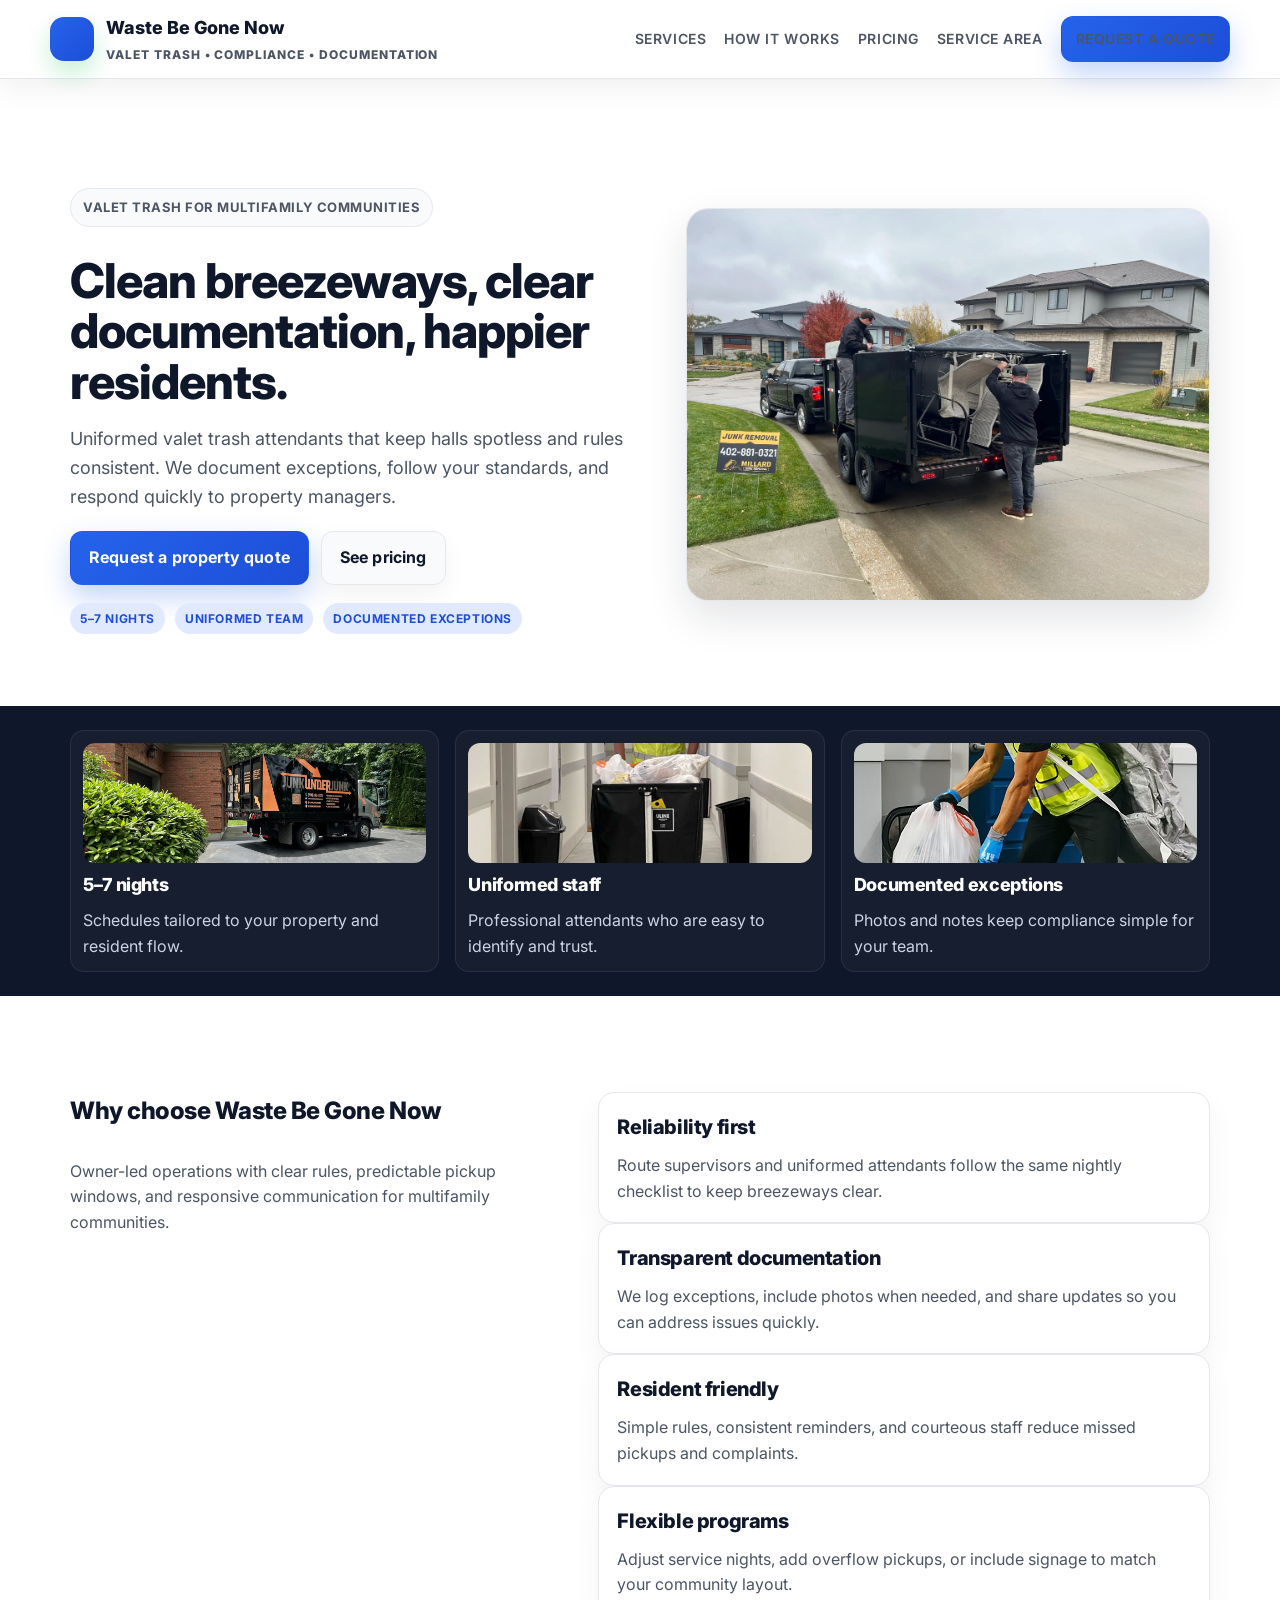
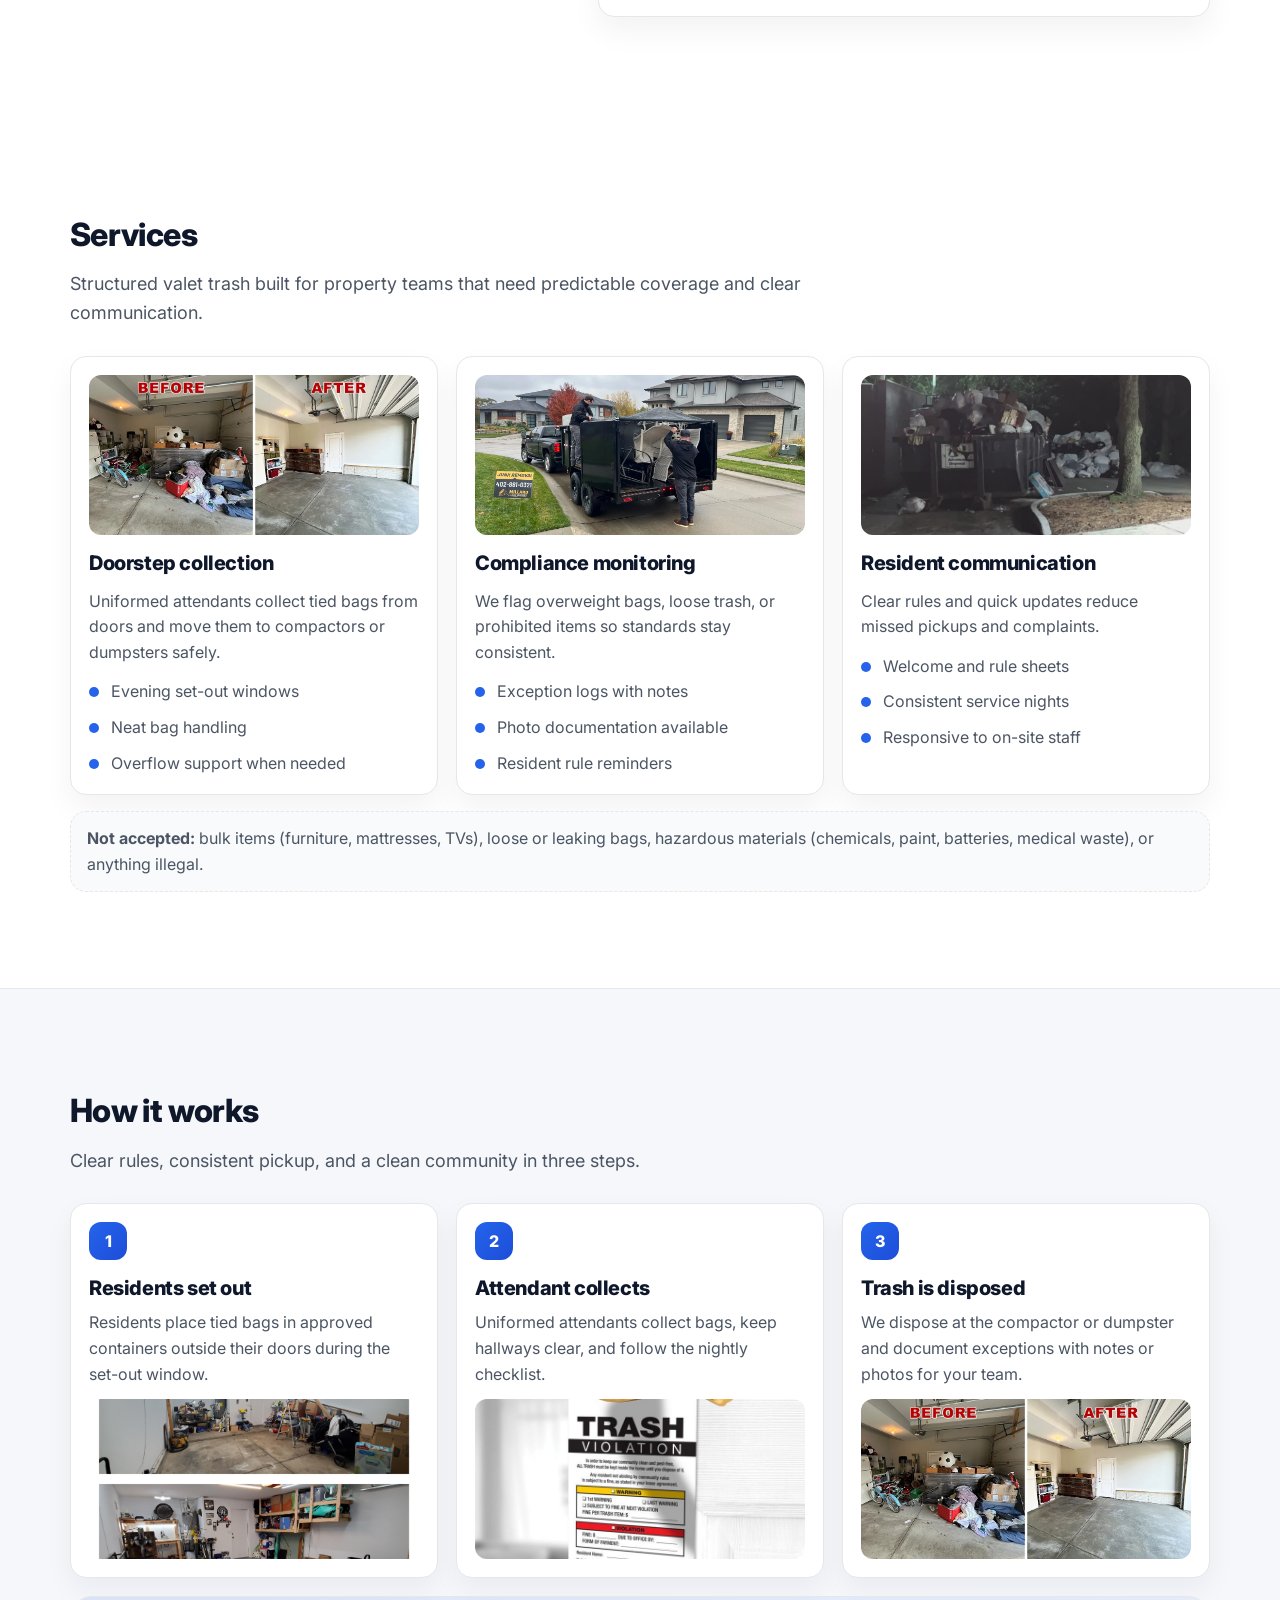
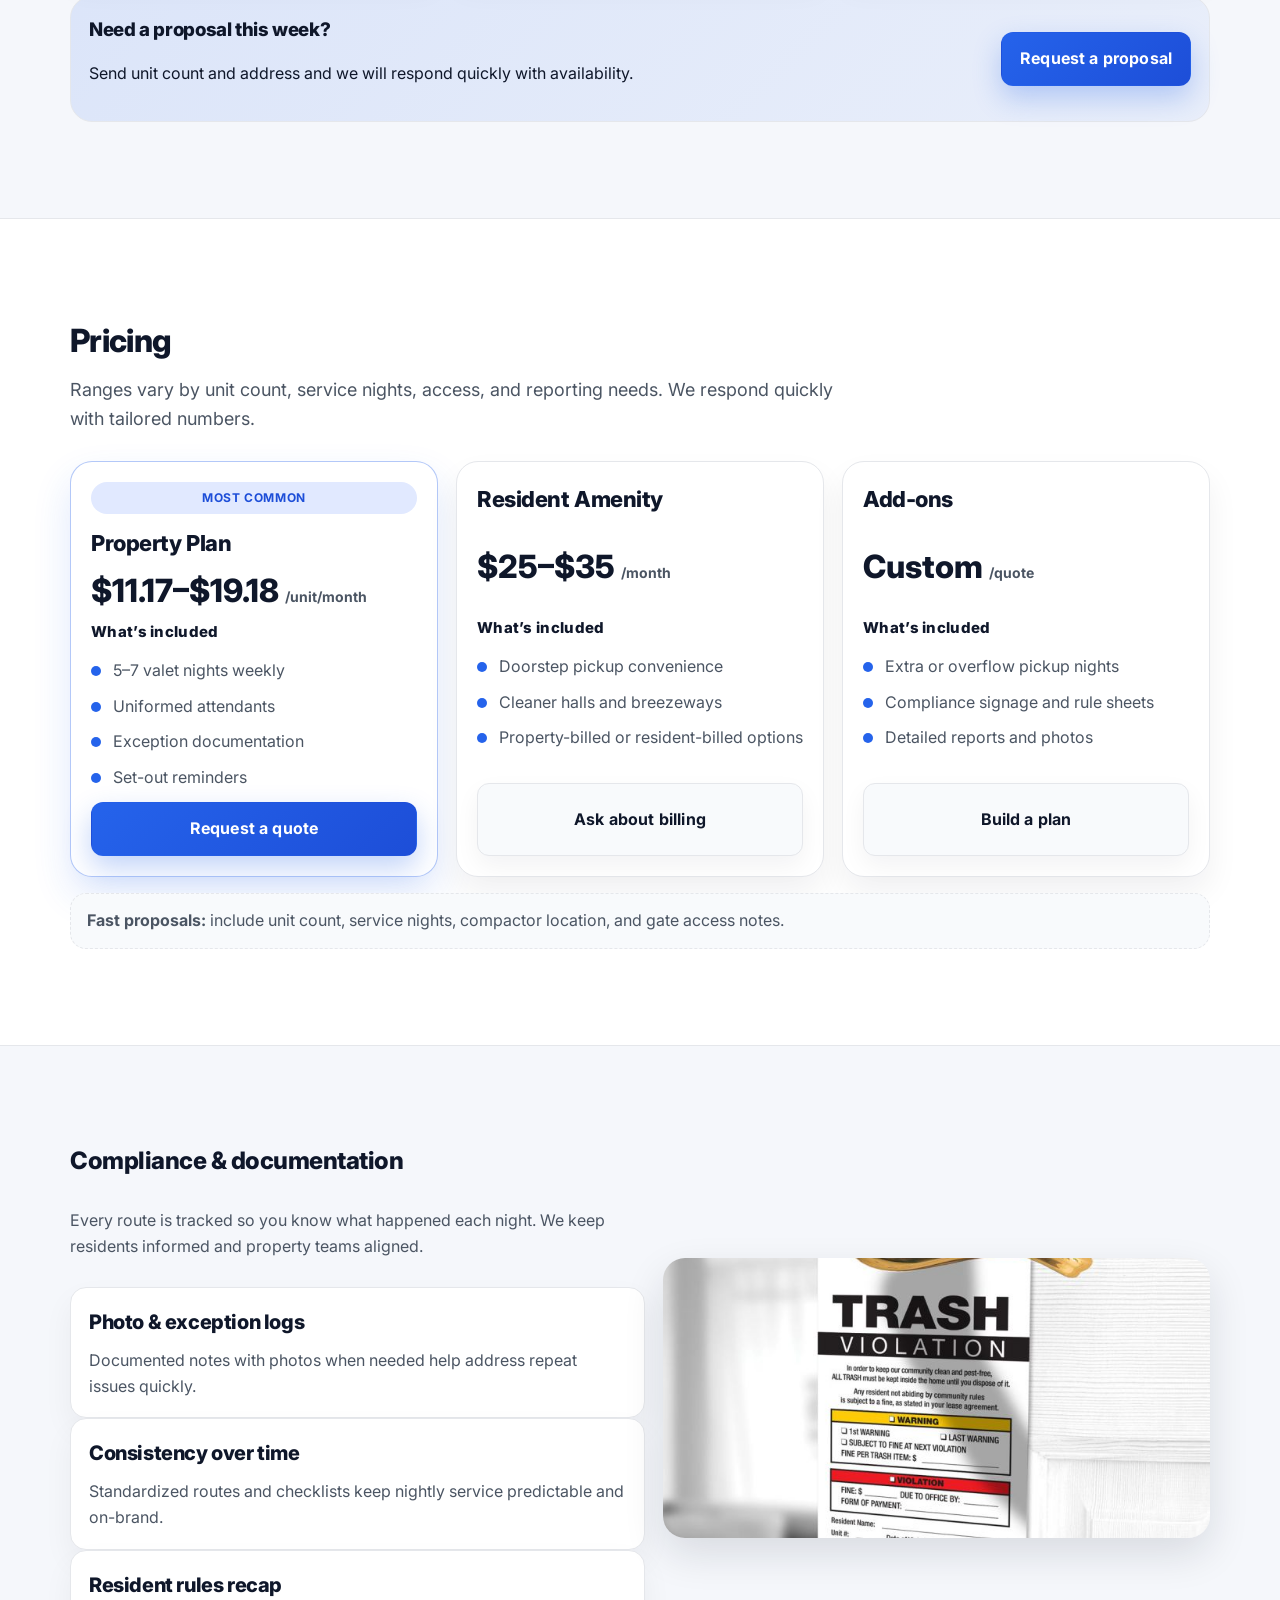
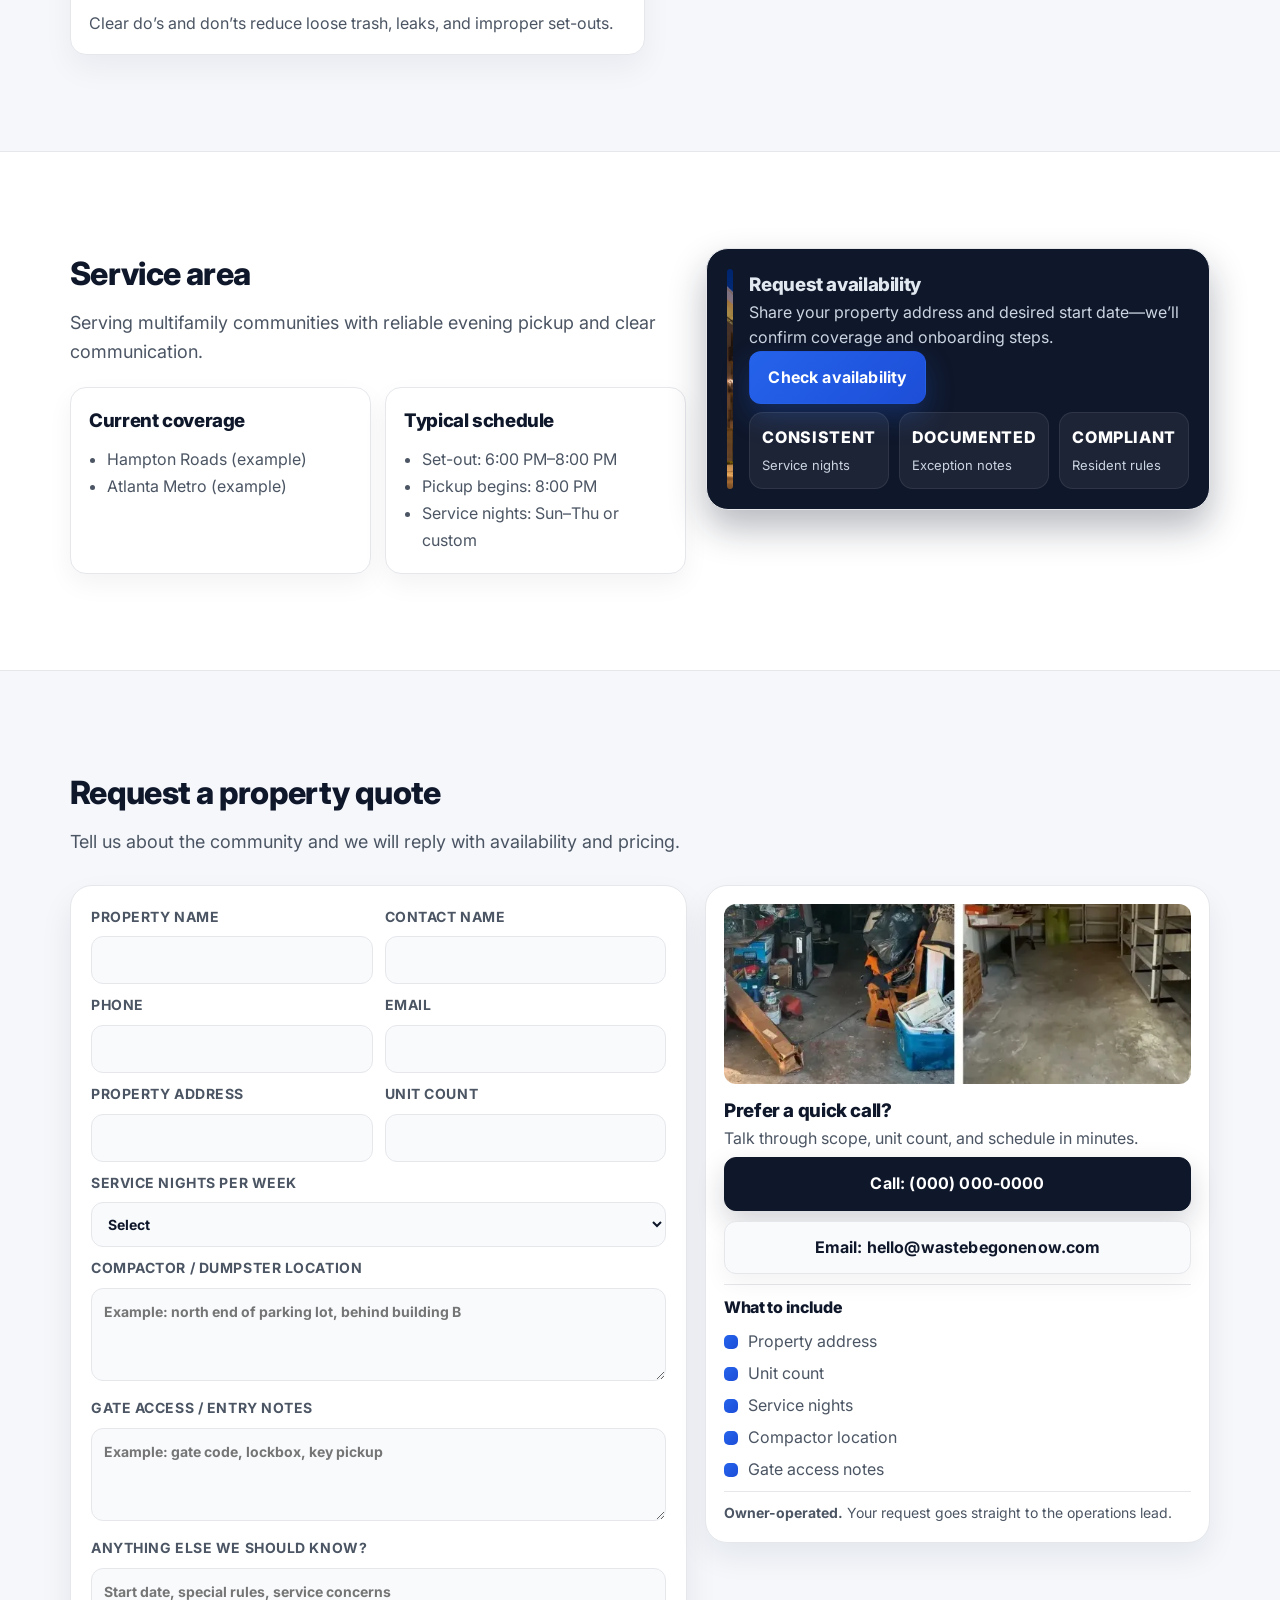
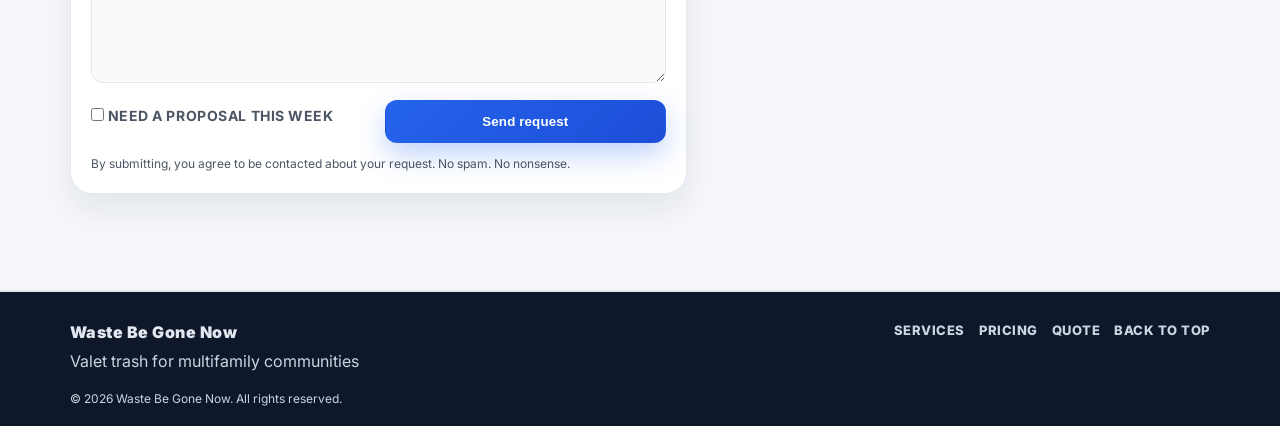
==== index.html @ 75e71e92 "update" ====
<!doctype html>
<html lang="en">
<head>
  <meta charset="utf-8" />
  <meta name="viewport" content="width=device-width, initial-scale=1" />

  <title>Waste Be Gone Now | Valet Trash for Apartments</title>
  <meta name="description" content="Waste Be Gone Now delivers valet trash for multifamily communities. Doorstep pickup, clear rules, and documented service. Request a property quote." />

  <meta property="og:title" content="Waste Be Gone Now | Valet Trash for Apartments" />
  <meta property="og:description" content="Doorstep valet trash for multifamily properties. Clear rules, reliable pickup, and documented service." />
  <meta property="og:type" content="website" />
  <meta property="og:url" content="https://wastebegonenow.com" />

  <link rel="preconnect" href="https://fonts.googleapis.com" />
  <link rel="preconnect" href="https://fonts.gstatic.com" crossorigin />
  <link href="https://fonts.googleapis.com/css2?family=Inter:wght@400;500;600;700;800&display=swap" rel="stylesheet" />

  <link rel="icon" href="assets/favicon.svg" type="image/svg+xml" />
  <link rel="stylesheet" href="assets/styles.css" />
</head>

<body>
  <a class="skip-link" href="#main">Skip to content</a>

  <header class="header" id="top">
    <div class="container header__inner">
      <a class="brand" href="#top" aria-label="Waste Be Gone Now home">
        <span class="brand__mark" aria-hidden="true"></span>
        <span class="brand__text">
          <span class="brand__name">Waste Be Gone Now</span>
          <span class="brand__tag">Valet Trash • Compliance • Documentation</span>
        </span>
      </a>

      <nav class="nav" aria-label="Primary">
        <button class="nav__toggle" id="navToggle" aria-expanded="false" aria-controls="navMenu">
          <span class="nav__toggleLines" aria-hidden="true"></span>
          <span class="sr-only">Menu</span>
        </button>

        <ul class="nav__menu" id="navMenu">
          <li><a href="#services">Services</a></li>
          <li><a href="#how-it-works">How it works</a></li>
          <li><a href="#pricing">Pricing</a></li>
          <li><a href="#areas">Service area</a></li>
          <li><a class="btn btn--sm btn--primary" href="#quote">Request a quote</a></li>
        </ul>
      </nav>
    </div>
  </header>

  <main id="main">
    <section class="hero">
      <div class="container hero__grid">
        <div class="hero__copy reveal" style="--delay: 0ms">
          <p class="pill">Valet trash for multifamily communities</p>
          <h1>Clean breezeways, clear documentation, happier residents.</h1>
          <p class="hero__sub">
            Uniformed valet trash attendants that keep halls spotless and rules consistent. We document exceptions, follow your standards, and respond quickly to property managers.
          </p>
          <div class="hero__cta">
            <a class="btn btn--primary" href="#quote">Request a property quote</a>
            <a class="btn btn--ghost" href="#pricing">See pricing</a>
          </div>
          <div class="hero__badges">
            <span class="badge">5–7 nights</span>
            <span class="badge">Uniformed team</span>
            <span class="badge">Documented exceptions</span>
          </div>
        </div>
        <div class="hero__panel reveal" style="--delay: 120ms">
          <div class="panelCard panelCard--image">
            <img class="panelCard__image" src="/assets/Loading+A+Dump+Trailer+During+Junk+Removal+Job.webp" alt="Crew loading a dump trailer during junk removal" loading="eager" />
          </div>
        </div>
      </div>
    </section>

    <section class="trustStrip" aria-label="Service highlights">
      <div class="container trustStrip__grid">
        <div class="trustStrip__item">
          <img class="trustStrip__image" src="/assets/690e8ce43003944aa40edb98_junk-under-junk-removal-service.jpg" alt="Team collecting junk consistently" />
          <h3>5–7 nights</h3>
          <p>Schedules tailored to your property and resident flow.</p>
        </div>
        <div class="trustStrip__item">
          <img class="trustStrip__image" src="/assets/hallway-courier-3.jpg" alt="Uniformed attendant in hallway" />
          <h3>Uniformed staff</h3>
          <p>Professional attendants who are easy to identify and trust.</p>
        </div>
        <div class="trustStrip__item">
          <img class="trustStrip__image" src="/assets/580fed_b1c2de60dd034a2d8e847bffa2021f53~mv2.avif" alt="Documented exceptions with notes" />
          <h3>Documented exceptions</h3>
          <p>Photos and notes keep compliance simple for your team.</p>
        </div>
      </div>
    </section>

    <section class="section" id="why">
      <div class="container section__grid">
        <div class="section__intro reveal" style="--delay: 0ms">
          <h2>Why choose Waste Be Gone Now</h2>
          <p>Owner-led operations with clear rules, predictable pickup windows, and responsive communication for multifamily communities.</p>
        </div>
        <div class="cards cards--two">
          <article class="card reveal" style="--delay: 0ms">
            <h3>Reliability first</h3>
            <p>Route supervisors and uniformed attendants follow the same nightly checklist to keep breezeways clear.</p>
          </article>
          <article class="card reveal" style="--delay: 60ms">
            <h3>Transparent documentation</h3>
            <p>We log exceptions, include photos when needed, and share updates so you can address issues quickly.</p>
          </article>
          <article class="card reveal" style="--delay: 120ms">
            <h3>Resident friendly</h3>
            <p>Simple rules, consistent reminders, and courteous staff reduce missed pickups and complaints.</p>
          </article>
          <article class="card reveal" style="--delay: 180ms">
            <h3>Flexible programs</h3>
            <p>Adjust service nights, add overflow pickups, or include signage to match your community layout.</p>
          </article>
        </div>
      </div>
    </section>

    <section class="section" id="services">
      <div class="container">
        <div class="section__head reveal" style="--delay: 0ms">
          <h2>Services</h2>
          <p>Structured valet trash built for property teams that need predictable coverage and clear communication.</p>
        </div>

        <div class="grid cards cards--three">
          <article class="card reveal" style="--delay: 0ms">
            <img class="card__image" src="/assets/garage-cleanout-services.webp" alt="Doorstep trash pickup" />
            <h3>Doorstep collection</h3>
            <p>Uniformed attendants collect tied bags from doors and move them to compactors or dumpsters safely.</p>
            <ul class="iconList">
              <li>Evening set-out windows</li>
              <li>Neat bag handling</li>
              <li>Overflow support when needed</li>
            </ul>
          </article>

          <article class="card reveal" style="--delay: 60ms">
            <img class="card__image" src="/assets/Loading+A+Dump+Trailer+During+Junk+Removal+Job.webp" alt="Evening trash collection" />
            <h3>Compliance monitoring</h3>
            <p>We flag overweight bags, loose trash, or prohibited items so standards stay consistent.</p>
            <ul class="iconList">
              <li>Exception logs with notes</li>
              <li>Photo documentation available</li>
              <li>Resident rule reminders</li>
            </ul>
          </article>

          <article class="card reveal" style="--delay: 120ms">
            <img class="card__image" src="/assets/1ee3404a-06dd-4ca0-b830-0e1b4d068e1a_1920x1080.jpg" alt="Proper trash disposal" />
            <h3>Resident communication</h3>
            <p>Clear rules and quick updates reduce missed pickups and complaints.</p>
            <ul class="iconList">
              <li>Welcome and rule sheets</li>
              <li>Consistent service nights</li>
              <li>Responsive to on-site staff</li>
            </ul>
          </article>
        </div>

        <div class="note reveal" style="--delay: 120ms">
          <strong>Not accepted:</strong> bulk items (furniture, mattresses, TVs), loose or leaking bags, hazardous materials (chemicals, paint, batteries, medical waste), or anything illegal.
        </div>
      </div>
    </section>

    <section class="section section--muted" id="how-it-works">
      <span id="how" class="anchor"></span>
      <div class="container">
        <div class="section__head reveal" style="--delay: 0ms">
          <h2>How it works</h2>
          <p>Clear rules, consistent pickup, and a clean community in three steps.</p>
        </div>

        <div class="steps">
          <div class="step reveal" style="--delay: 0ms">
            <div class="step__num">1</div>
            <h3>Residents set out</h3>
            <p>Residents place tied bags in approved containers outside their doors during the set-out window.</p>
            <img class="step__image" src="/assets/BYibo08.jpeg" alt="Residents set out trash" />
          </div>
          <div class="step reveal" style="--delay: 80ms">
            <div class="step__num">2</div>
            <h3>Attendant collects</h3>
            <p>Uniformed attendants collect bags, keep hallways clear, and follow the nightly checklist.</p>
            <img class="step__image" src="/assets/6742calt.jpg" alt="Attendant collects trash" />
          </div>
          <div class="step reveal" style="--delay: 160ms">
            <div class="step__num">3</div>
            <h3>Trash is disposed</h3>
            <p>We dispose at the compactor or dumpster and document exceptions with notes or photos for your team.</p>
            <img class="step__image" src="/assets/garage-cleanout-services.webp" alt="Trash disposed properly" />
          </div>
        </div>

        <div class="callout reveal" style="--delay: 120ms">
          <div>
            <h3>Need a proposal this week?</h3>
            <p>Send unit count and address and we will respond quickly with availability.</p>
          </div>
          <a class="btn btn--primary" href="#quote">Request a proposal</a>
        </div>
      </div>
    </section>

    <section class="section" id="pricing">
      <div class="container">
        <div class="section__head reveal" style="--delay: 0ms">
          <h2>Pricing</h2>
          <p>Ranges vary by unit count, service nights, access, and reporting needs. We respond quickly with tailored numbers.</p>
        </div>

        <div class="pricing">
          <article class="priceCard priceCard--featured reveal" style="--delay: 0ms">
            <div class="badge badge--accent">Most common</div>
            <h3>Property Plan</h3>
            <p class="priceCard__price">$11.17–$19.18<span>/unit/month</span></p>
            <div class="priceCard__list">
              <h4>What’s included</h4>
              <ul class="iconList">
                <li>5–7 valet nights weekly</li>
                <li>Uniformed attendants</li>
                <li>Exception documentation</li>
                <li>Set-out reminders</li>
              </ul>
            </div>
            <a class="btn btn--primary" href="#quote">Request a quote</a>
          </article>

          <article class="priceCard reveal" style="--delay: 90ms">
            <h3>Resident Amenity</h3>
            <p class="priceCard__price">$25–$35<span>/month</span></p>
            <div class="priceCard__list">
              <h4>What’s included</h4>
              <ul class="iconList">
                <li>Doorstep pickup convenience</li>
                <li>Cleaner halls and breezeways</li>
                <li>Property-billed or resident-billed options</li>
              </ul>
            </div>
            <a class="btn btn--ghost" href="#quote">Ask about billing</a>
          </article>

          <article class="priceCard reveal" style="--delay: 180ms">
            <h3>Add-ons</h3>
            <p class="priceCard__price">Custom<span>/quote</span></p>
            <div class="priceCard__list">
              <h4>What’s included</h4>
              <ul class="iconList">
                <li>Extra or overflow pickup nights</li>
                <li>Compliance signage and rule sheets</li>
                <li>Detailed reports and photos</li>
              </ul>
            </div>
            <a class="btn btn--ghost" href="#quote">Build a plan</a>
          </article>
        </div>

        <div class="note reveal" style="--delay: 120ms">
          <strong>Fast proposals:</strong> include unit count, service nights, compactor location, and gate access notes.
        </div>
      </div>
    </section>

    <section class="section section--muted" id="compliance">
      <div class="container compliance">
        <div class="section__intro reveal" style="--delay: 0ms">
          <h2>Compliance &amp; documentation</h2>
          <p>Every route is tracked so you know what happened each night. We keep residents informed and property teams aligned.</p>
          <div class="cards cards--three">
            <article class="card reveal" style="--delay: 0ms">
              <h3>Photo &amp; exception logs</h3>
              <p>Documented notes with photos when needed help address repeat issues quickly.</p>
            </article>
            <article class="card reveal" style="--delay: 60ms">
              <h3>Consistency over time</h3>
              <p>Standardized routes and checklists keep nightly service predictable and on-brand.</p>
            </article>
            <article class="card reveal" style="--delay: 120ms">
              <h3>Resident rules recap</h3>
              <p>Clear do’s and don’ts reduce loose trash, leaks, and improper set-outs.</p>
            </article>
          </div>
        </div>
        <div class="compliance__media reveal" style="--delay: 120ms">
          <img src="/assets/6742calt.jpg" alt="Team documenting trash compliance" />
        </div>
      </div>
    </section>

    <section class="section" id="areas">
      <div class="container areas">
        <div>
          <div class="section__head section__head--left reveal" style="--delay: 0ms">
            <h2>Service area</h2>
            <p>Serving multifamily communities with reliable evening pickup and clear communication.</p>
          </div>

          <div class="areas__grid">
            <div class="miniCard reveal" style="--delay: 0ms">
              <h3>Current coverage</h3>
              <ul class="bullets">
                <li>Hampton Roads (example)</li>
                <li>Atlanta Metro (example)</li>
              </ul>
            </div>

            <div class="miniCard reveal" style="--delay: 90ms">
              <h3>Typical schedule</h3>
              <ul class="bullets">
                <li>Set-out: 6:00 PM–8:00 PM</li>
                <li>Pickup begins: 8:00 PM</li>
                <li>Service nights: Sun–Thu or custom</li>
              </ul>
            </div>
          </div>
        </div>

        <div class="trustBox trustBox--image reveal" style="--delay: 120ms">
          <div class="trustBox__media">
            <img src="/assets/loft-house-carmel-partners-exterior-at-night.webp" alt="Apartment community at dusk" />
          </div>
          <div>
            <h3>Request availability</h3>
            <p>Share your property address and desired start date—we’ll confirm coverage and onboarding steps.</p>
            <a class="btn btn--primary" href="#quote">Check availability</a>
            <div class="trustBox__stats">
              <div class="stat">
                <div class="stat__num">Consistent</div>
                <div class="stat__txt">Service nights</div>
              </div>
              <div class="stat">
                <div class="stat__num">Documented</div>
                <div class="stat__txt">Exception notes</div>
              </div>
              <div class="stat">
                <div class="stat__num">Compliant</div>
                <div class="stat__txt">Resident rules</div>
              </div>
            </div>
          </div>
        </div>
      </div>
    </section>

    <section class="section section--muted" id="quote">
      <span id="contact" class="anchor"></span>
      <div class="container">
        <div class="section__head reveal" style="--delay: 0ms">
          <h2>Request a property quote</h2>
          <p>Tell us about the community and we will reply with availability and pricing.</p>
        </div>

        <div class="contactGrid">
          <form class="form reveal" style="--delay: 0ms" name="quote" method="POST" data-netlify="true" netlify-honeypot="bot-field">
            <input type="hidden" name="form-name" value="quote" />
            <p class="sr-only">
              <label>Don't fill this out if you're human: <input name="bot-field" /></label>
            </p>

            <div class="form__row">
              <label>
                Property name
                <input name="property_name" type="text" required />
              </label>
              <label>
                Contact name
                <input name="contact_name" type="text" autocomplete="name" required />
              </label>
            </div>

            <div class="form__row">
              <label>
                Phone
                <input name="phone" type="tel" autocomplete="tel" required />
              </label>
              <label>
                Email
                <input name="email" type="email" autocomplete="email" required />
              </label>
            </div>

            <div class="form__row">
              <label>
                Property address
                <input name="address" type="text" autocomplete="street-address" required />
              </label>
              <label>
                Unit count
                <input name="unit_count" type="number" min="1" required />
              </label>
            </div>

            <label>
              Service nights per week
              <select name="service_nights" required>
                <option value="">Select</option>
                <option value="5">5 nights (Sun-Thu)</option>
                <option value="6">6 nights</option>
                <option value="7">7 nights</option>
                <option value="custom">Custom</option>
              </select>
            </label>

            <label>
              Compactor / dumpster location
              <textarea name="compactor_location" rows="3" placeholder="Example: north end of parking lot, behind building B"></textarea>
            </label>

            <label>
              Gate access / entry notes
              <textarea name="gate_access" rows="3" placeholder="Example: gate code, lockbox, key pickup"></textarea>
            </label>

            <label>
              Anything else we should know?
              <textarea name="notes" rows="4" placeholder="Start date, special rules, service concerns"></textarea>
            </label>

            <div class="form__row form__row--tight">
              <label class="checkbox">
                <input type="checkbox" name="proposal_week" value="yes" />
                <span>Need a proposal this week</span>
              </label>

              <button class="btn btn--primary" type="submit">Send request</button>
            </div>

            <p class="form__fineprint">
              By submitting, you agree to be contacted about your request. No spam. No nonsense.
            </p>
          </form>

          <aside class="contactCard reveal" style="--delay: 90ms">
            <img class="contactCard__image" src="/assets/0A82C347-202F-4C61-A677-12A7849E79AC-1920w-1920w-1cf48b70-640w.webp" alt="Friendly attendant ready to help" />
            <div>
              <h3>Prefer a quick call?</h3>
              <p>
                Talk through scope, unit count, and schedule in minutes.
              </p>

              <div class="contactCard__actions">
                <a class="btn btn--dark" id="callBtn" href="tel:+10000000000">Call: (000) 000-0000</a>
                <a class="btn btn--ghost" id="emailBtn" href="mailto:hello@wastebegonenow.com">Email: hello@wastebegonenow.com</a>
              </div>

              <div class="divider"></div>

              <h4>What to include</h4>
              <ul class="checklist">
                <li>Property address</li>
                <li>Unit count</li>
                <li>Service nights</li>
                <li>Compactor location</li>
                <li>Gate access notes</li>
              </ul>

              <div class="divider"></div>

              <p class="small">
                <strong>Owner-operated.</strong> Your request goes straight to the operations lead.
              </p>
            </div>
          </aside>
        </div>
      </div>
    </section>

    <footer class="footer">
      <div class="container footer__inner">
        <div>
          <div class="footer__brand">Waste Be Gone Now</div>
          <div class="footer__sub">Valet trash for multifamily communities</div>
        </div>
        <div class="footer__links">
          <a href="#services">Services</a>
          <a href="#pricing">Pricing</a>
          <a href="#quote">Quote</a>
          <a href="#top">Back to top</a>
        </div>
      </div>
      <div class="container footer__legal">
        <span>&copy; <span id="year"></span> Waste Be Gone Now. All rights reserved.</span>
      </div>
    </footer>
  </main>

  <script src="assets/script.js"></script>
</body>
</html>
---- assets/styles.css ----
.compliance { display: grid; grid-template-columns: 1fr 0.95fr; gap: 18px; align-items: center; }
.compliance__media img { width: 100%; height: 280px; object-fit: cover; border-radius: var(--radius-lg); box-shadow: var(--shadow); }
:root {
  --bg: #ffffff;
  --surface: #ffffff;
  --surface-muted: #f5f7fb;
  --text: #0f172a;
  --muted: #4b5563;
  --line: #e5e7eb;
  --accent: #2563eb;
  --accent-strong: #1d4ed8;
  --shadow: 0 16px 40px rgba(15, 23, 42, 0.12);
  --radius: 16px;
  --radius-lg: 22px;
  --container: 1180px;
  --font-body: "Inter", system-ui, -apple-system, sans-serif;
}

* { box-sizing: border-box; }
html { scroll-behavior: smooth; }
body {
  margin: 0;
  font-family: var(--font-body);
  color: var(--text);
  background: var(--bg);
  line-height: 1.6;
  -webkit-font-smoothing: antialiased;
}

h1, h2, h3, h4 { margin: 0; font-weight: 800; letter-spacing: -0.02em; }
a { color: inherit; text-decoration: none; }
img { max-width: 100%; display: block; }

.container { max-width: var(--container); margin: 0 auto; padding: 0 20px; }

.sr-only {
  position: absolute !important;
  width: 1px; height: 1px;
  padding: 0; margin: -1px; overflow: hidden; clip: rect(0, 0, 0, 0);
  white-space: nowrap; border: 0;
}
.skip-link {
  position: absolute; left: -999px; top: 10px;
  background: #000; color: #fff; padding: 10px 12px; border-radius: 10px;
}
.skip-link:focus { left: 10px; z-index: 9999; }

.reveal { opacity: 0; transform: translateY(16px); transition: opacity 0.6s ease, transform 0.6s ease; }
.reveal.is-visible { opacity: 1; transform: translateY(0); }

.header {
  position: sticky; top: 0; z-index: 50;
  backdrop-filter: blur(8px);
  background: rgba(255, 255, 255, 0.92);
  border-bottom: 1px solid var(--line);
  box-shadow: 0 10px 30px rgba(15, 23, 42, 0.06);
}
.header__inner {
  display: flex; align-items: center; justify-content: space-between;
  padding: 14px 0;
}
.brand { display: flex; align-items: center; gap: 12px; font-weight: 800; }
.brand__mark {
  width: 44px; height: 44px; border-radius: 14px;
  background: linear-gradient(135deg, var(--accent), var(--accent-strong));
  box-shadow: 0 12px 24px rgba(34, 197, 94, 0.25);
}
.brand__text { display: flex; flex-direction: column; gap: 2px; }
.brand__name { font-size: 18px; }
.brand__tag { font-size: 12px; color: var(--muted); text-transform: uppercase; letter-spacing: 0.08em; }

.nav { display: flex; align-items: center; }
.nav__toggle {
  display: none; width: 44px; height: 44px; border-radius: 12px;
  border: 1px solid var(--line); background: #fff; color: var(--text);
}
.nav__toggleLines { display: block; width: 18px; height: 2px; background: var(--text); margin: 0 auto; position: relative; }
.nav__toggleLines::before, .nav__toggleLines::after { content: ""; position: absolute; left: 0; width: 18px; height: 2px; background: var(--text); }
.nav__toggleLines::before { top: -6px; }
.nav__toggleLines::after { top: 6px; }

.nav__menu {
  display: flex; gap: 18px; align-items: center;
  list-style: none; padding: 0; margin: 0;
}
.nav__menu a { color: var(--muted); font-weight: 600; font-size: 14px; letter-spacing: 0.04em; text-transform: uppercase; }
.nav__menu a:hover { color: var(--text); }

.btn {
  display: inline-flex; align-items: center; justify-content: center;
  padding: 13px 18px; border-radius: 12px; border: 1px solid var(--line);
  background: #fff; color: var(--text); font-weight: 700; letter-spacing: 0.01em;
  transition: transform 0.15s ease, box-shadow 0.15s ease, border-color 0.15s ease, background 0.15s ease;
  box-shadow: 0 10px 24px rgba(15, 23, 42, 0.05);
}
.btn:hover { transform: translateY(-1px); box-shadow: 0 14px 32px rgba(15, 23, 42, 0.08); }
.btn--sm { padding: 11px 14px; font-size: 14px; }
.btn--primary { background: linear-gradient(135deg, var(--accent), var(--accent-strong)); color: #fff; border-color: transparent; box-shadow: 0 12px 28px rgba(37, 99, 235, 0.28); }
.btn--primary:hover { transform: translateY(-2px); }
.btn--ghost { background: #f8fafc; color: var(--text); }
.btn--dark { background: #0f172a; color: #fff; border-color: #0f172a; box-shadow: 0 12px 28px rgba(15, 23, 42, 0.18); }

.pill {
  display: inline-flex; align-items: center; gap: 10px;
  padding: 8px 12px; border-radius: 999px; border: 1px solid var(--line);
  background: #f8fafc; color: var(--muted); font-weight: 700; text-transform: uppercase; font-size: 13px; letter-spacing: 0.04em;
}
.badge {
  display: inline-flex; align-items: center; justify-content: center;
  padding: 6px 10px; border-radius: 999px; background: #e1e9ff; color: var(--accent-strong);
  font-size: 12px; font-weight: 700; letter-spacing: 0.05em; text-transform: uppercase;
}
.badge--accent { background: #e1e9ff; color: var(--accent-strong); }

.hero { padding: 96px 0 72px; }
.hero__grid { display: grid; grid-template-columns: 1.05fr 0.95fr; gap: 36px; align-items: center; }
.hero h1 { font-size: clamp(38px, 5vw, 48px); line-height: 1.05; margin: 16px 0 14px; }
.hero__sub { font-size: 18px; color: var(--muted); max-width: 60ch; }
.hero__cta { display: flex; gap: 12px; margin-top: 20px; flex-wrap: wrap; }
.hero__badges { display: flex; gap: 10px; margin-top: 18px; flex-wrap: wrap; }
.hero__panel { position: relative; }
.panelCard { border: 1px solid var(--line); background: #fff; border-radius: var(--radius-lg); box-shadow: var(--shadow); overflow: hidden; }
.panelCard__image { width: 100%; height: auto; display: block; }

.trustStrip { background: #0f172a; color: #e2e8f0; padding: 24px 0; }
.trustStrip__grid { display: grid; grid-template-columns: repeat(3, 1fr); gap: 16px; }
.trustStrip__item { padding: 12px; border: 1px solid rgba(255, 255, 255, 0.08); border-radius: 14px; background: rgba(255, 255, 255, 0.03); display: grid; gap: 8px; }
.trustStrip__image { width: 100%; height: 120px; object-fit: cover; border-radius: 12px; }
.trustStrip__item h3 { color: #fff; font-size: 18px; }
.trustStrip__item p { margin: 0; color: #cbd5e1; }

.section { padding: 96px 0; }
.section--muted { background: var(--surface-muted); border-block: 1px solid var(--line); }
.section__head { margin-bottom: 28px; }
.section__head h2 { font-size: 32px; }
.section__head p { margin: 10px 0 0; color: var(--muted); max-width: 70ch; font-size: 18px; }
.section__grid { display: grid; grid-template-columns: 0.9fr 1.1fr; gap: 28px; align-items: start; }
.section__intro { display: flex; flex-direction: column; gap: 12px; }
.section__intro p { color: var(--muted); }
.section__head--left { margin-bottom: 20px; }

.grid { display: grid; gap: 18px; }
.cards { grid-template-columns: repeat(3, 1fr); }
.cards--two { grid-template-columns: repeat(2, 1fr); }
.cards--three { grid-template-columns: repeat(3, 1fr); }
.card {
  border: 1px solid var(--line);
  background: #fff;
  border-radius: var(--radius);
  padding: 18px;
  box-shadow: 0 14px 30px rgba(15, 23, 42, 0.05);
}
.card__image { width: 100%; height: 160px; object-fit: cover; border-radius: 12px; margin: 0 0 12px; }
.card h3 { margin: 0 0 10px; font-size: 20px; }
.card p { margin: 0; color: var(--muted); }

.iconList { list-style: none; padding: 0; margin: 14px 0 0; display: grid; gap: 10px; color: var(--muted); }
.iconList li { position: relative; padding-left: 22px; }
.iconList li::before { content: ""; position: absolute; left: 0; top: 8px; width: 10px; height: 10px; border-radius: 50%; background: var(--accent); }

.note {
  margin-top: 16px;
  border: 1px dashed var(--line);
  background: #f8fafc;
  border-radius: var(--radius);
  padding: 14px 16px;
  color: var(--muted);
}

.steps { display: grid; grid-template-columns: repeat(3, 1fr); gap: 18px; }
.step {
  border: 1px solid var(--line);
  background: #fff;
  border-radius: var(--radius);
  padding: 18px;
  box-shadow: 0 12px 28px rgba(15, 23, 42, 0.05);
}
.step__num {
  width: 38px; height: 38px; border-radius: 12px;
  display: flex; align-items: center; justify-content: center;
  font-weight: 800; color: #fff;
  background: linear-gradient(135deg, var(--accent), var(--accent-strong));
}
.step h3 { margin: 12px 0 6px; font-size: 20px; }
.step p { margin: 0; color: var(--muted); }
.step__image { margin-top: 12px; width: 100%; height: 160px; object-fit: cover; border-radius: 12px; }

.callout {
  margin-top: 18px;
  border: 1px solid var(--line);
  background: linear-gradient(135deg, rgba(37, 99, 235, 0.12), rgba(37, 99, 235, 0.06));
  border-radius: var(--radius-lg);
  padding: 18px;
  display: flex; justify-content: space-between; align-items: center; gap: 14px; flex-wrap: wrap;
}

.pricing { display: grid; grid-template-columns: repeat(3, 1fr); gap: 18px; }
.priceCard {
  border: 1px solid var(--line);
  background: #fff;
  border-radius: var(--radius-lg);
  padding: 20px;
  box-shadow: 0 16px 32px rgba(15, 23, 42, 0.06);
  display: grid; gap: 12px;
}
.priceCard h3 { margin: 0; font-size: 22px; }
.priceCard__price { margin: 0; font-size: 32px; font-weight: 800; line-height: 1.1; }
.priceCard__price span { font-size: 14px; color: var(--muted); font-weight: 700; margin-left: 6px; }
.priceCard__list h4 { margin: 0 0 8px; font-size: 15px; color: var(--text); letter-spacing: 0.02em; }
.priceCard--featured { border-color: rgba(37, 99, 235, 0.35); box-shadow: 0 18px 38px rgba(37, 99, 235, 0.14); }

.areas { display: grid; grid-template-columns: 1.1fr 0.9fr; gap: 20px; align-items: start; }
.areas__grid { display: grid; grid-template-columns: 1fr 1fr; gap: 14px; }
.miniCard {
  border: 1px solid var(--line);
  background: #fff;
  border-radius: var(--radius);
  padding: 18px;
  box-shadow: 0 10px 26px rgba(15, 23, 42, 0.05);
}
.bullets { margin: 10px 0 0; padding-left: 18px; color: var(--muted); line-height: 1.7; }

.trustBox {
  border: 1px solid var(--line);
  background: #0f172a;
  color: #e2e8f0;
  border-radius: var(--radius-lg);
  padding: 20px;
  box-shadow: 0 18px 36px rgba(15, 23, 42, 0.3);
  display: grid; gap: 12px;
}
.trustBox--image { grid-template-columns: 1fr 1.1fr; align-items: center; gap: 16px; }
.trustBox__media img { width: 100%; height: 220px; object-fit: cover; border-radius: 14px; }
.trustBox p { color: #cbd5e1; margin: 0; }
.trustBox__stats { margin-top: 8px; display: grid; grid-template-columns: repeat(3, 1fr); gap: 10px; }
.stat { border: 1px solid rgba(255, 255, 255, 0.08); background: rgba(255, 255, 255, 0.06); border-radius: 14px; padding: 12px; }
.stat__num { font-weight: 800; text-transform: uppercase; letter-spacing: 0.04em; color: #fff; }
.stat__txt { color: #cbd5e1; font-size: 13px; margin-top: 4px; }

.contactGrid { display: grid; grid-template-columns: 1.1fr 0.9fr; gap: 18px; align-items: start; }
.form {
  border: 1px solid var(--line);
  background: #fff;
  border-radius: var(--radius-lg);
  padding: 20px;
  box-shadow: 0 16px 32px rgba(15, 23, 42, 0.08);
}
.form label { display: block; font-weight: 700; font-size: 14px; color: var(--muted); margin-bottom: 10px; text-transform: uppercase; letter-spacing: 0.04em; }
.form input, .form textarea, .form select {
  width: 100%; margin-top: 8px; border-radius: 12px; border: 1px solid var(--line);
  background: #f8fafc; color: var(--text); padding: 12px; font: inherit;
}
.form input:focus, .form textarea:focus, .form select:focus { outline: none; border-color: var(--accent); box-shadow: 0 0 0 3px rgba(34, 197, 94, 0.18); }
.form__row { display: grid; grid-template-columns: 1fr 1fr; gap: 12px; }
.form__row--tight { margin-top: 10px; align-items: center; }
.checkbox { display: flex; align-items: center; gap: 10px; font-weight: 700; color: var(--muted); margin: 0; text-transform: uppercase; letter-spacing: 0.04em; }
.checkbox input { width: auto; margin: 0; }
.form__fineprint { color: var(--muted); font-size: 12px; line-height: 1.5; margin: 12px 0 0; }

.contactCard {
  border: 1px solid var(--line);
  background: #fff;
  border-radius: var(--radius-lg);
  padding: 18px;
  box-shadow: 0 14px 30px rgba(15, 23, 42, 0.07);
  display: grid; gap: 12px;
}
.contactCard__image { width: 100%; height: 180px; object-fit: cover; border-radius: 12px; }
.contactCard p { color: var(--muted); margin: 0; }
.contactCard__actions { display: grid; gap: 10px; margin-top: 6px; }
.divider { height: 1px; background: var(--line); margin: 10px 0; }
.small { font-size: 14px; color: var(--muted); line-height: 1.6; }

.checklist { margin: 8px 0 0; padding: 0; list-style: none; color: var(--muted); }
.checklist li { padding-left: 24px; position: relative; margin: 8px 0; line-height: 1.5; }
.checklist li::before { content: ""; position: absolute; left: 0; top: 6px; width: 14px; height: 14px; border-radius: 5px; background: linear-gradient(135deg, var(--accent), var(--accent-strong)); }

.footer {
  padding: 28px 0 18px;
  border-top: 1px solid var(--line);
  background: #0f172a;
  color: #e2e8f0;
}
.footer__inner { display: flex; justify-content: space-between; align-items: flex-start; gap: 18px; flex-wrap: wrap; }
.footer__brand { font-weight: 900; letter-spacing: 0.03em; }
.footer__sub { color: #cbd5e1; margin-top: 4px; }
.footer__links { display: flex; gap: 14px; flex-wrap: wrap; color: #cbd5e1; font-weight: 800; font-size: 13px; text-transform: uppercase; letter-spacing: 0.04em; }
.footer__links a:hover { color: #fff; }
.footer__legal { margin-top: 14px; color: #cbd5e1; font-size: 12px; }

.anchor { position: relative; top: -80px; display: block; height: 0; }

@media (max-width: 1024px) {
  .hero__grid, .section__grid, .areas, .contactGrid, .compliance { grid-template-columns: 1fr; }
  .hero__panel { order: -1; }
  .cards, .cards--two, .cards--three { grid-template-columns: 1fr 1fr; }
  .pricing { grid-template-columns: 1fr; }
  .trustStrip__grid { grid-template-columns: repeat(3, minmax(0, 1fr)); }
  .trustBox--image { grid-template-columns: 1fr; }
}

@media (max-width: 768px) {
  .nav__toggle { display: inline-flex; align-items: center; justify-content: center; }
  .nav__menu {
    position: absolute; right: 20px; top: 68px; width: min(320px, calc(100vw - 40px));
    display: none; flex-direction: column; align-items: stretch; gap: 10px;
    padding: 14px; border: 1px solid var(--line); background: #fff; border-radius: 16px; box-shadow: var(--shadow);
  }
  .nav__menu.is-open { display: flex; }
  .nav__menu a { padding: 10px; }

  .hero { padding: 78px 0 56px; }
  .trustStrip__grid { grid-template-columns: 1fr; }
  .cards, .cards--two, .cards--three, .steps { grid-template-columns: 1fr; }
  .areas__grid { grid-template-columns: 1fr; }
  .form__row { grid-template-columns: 1fr; }
  .trustBox__media img { height: 180px; }
}

@media (prefers-reduced-motion: reduce) {
  .reveal { opacity: 1; transform: none; transition: none; }
  .btn { transition: none; }
}
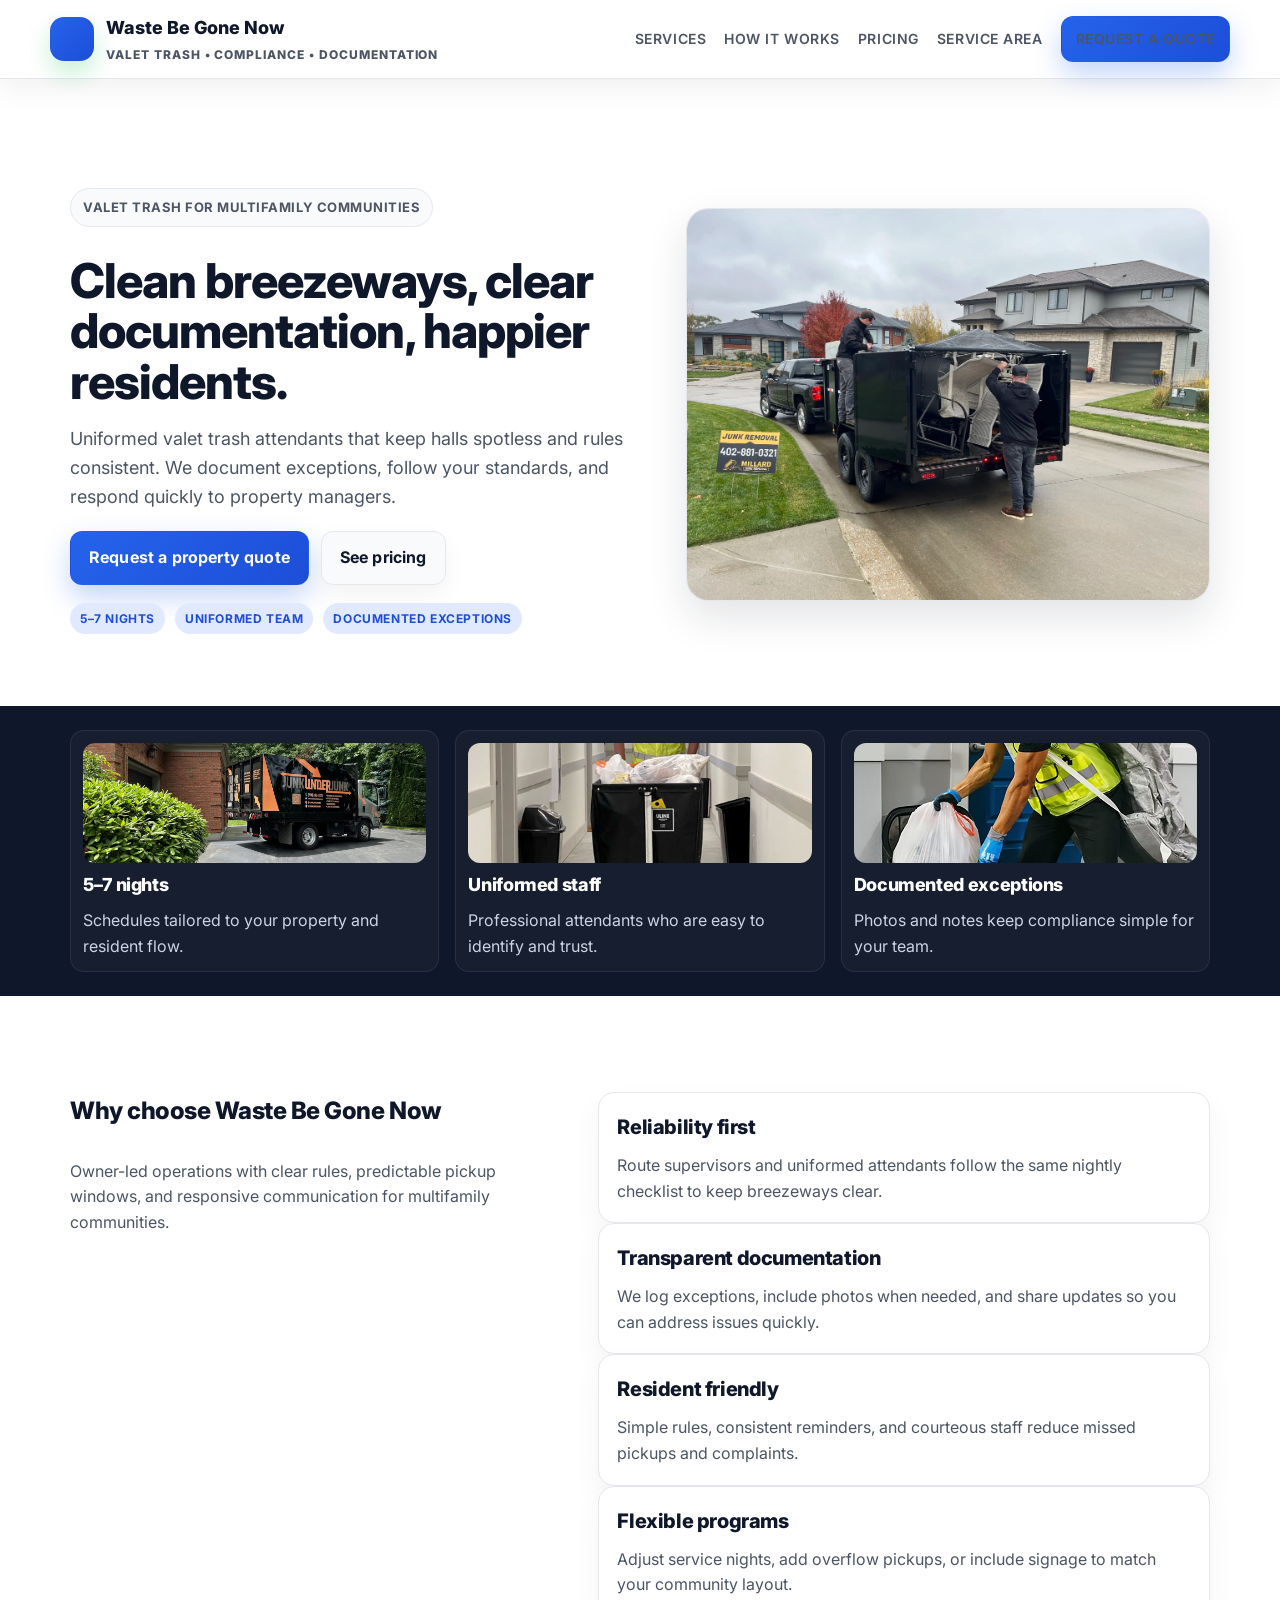
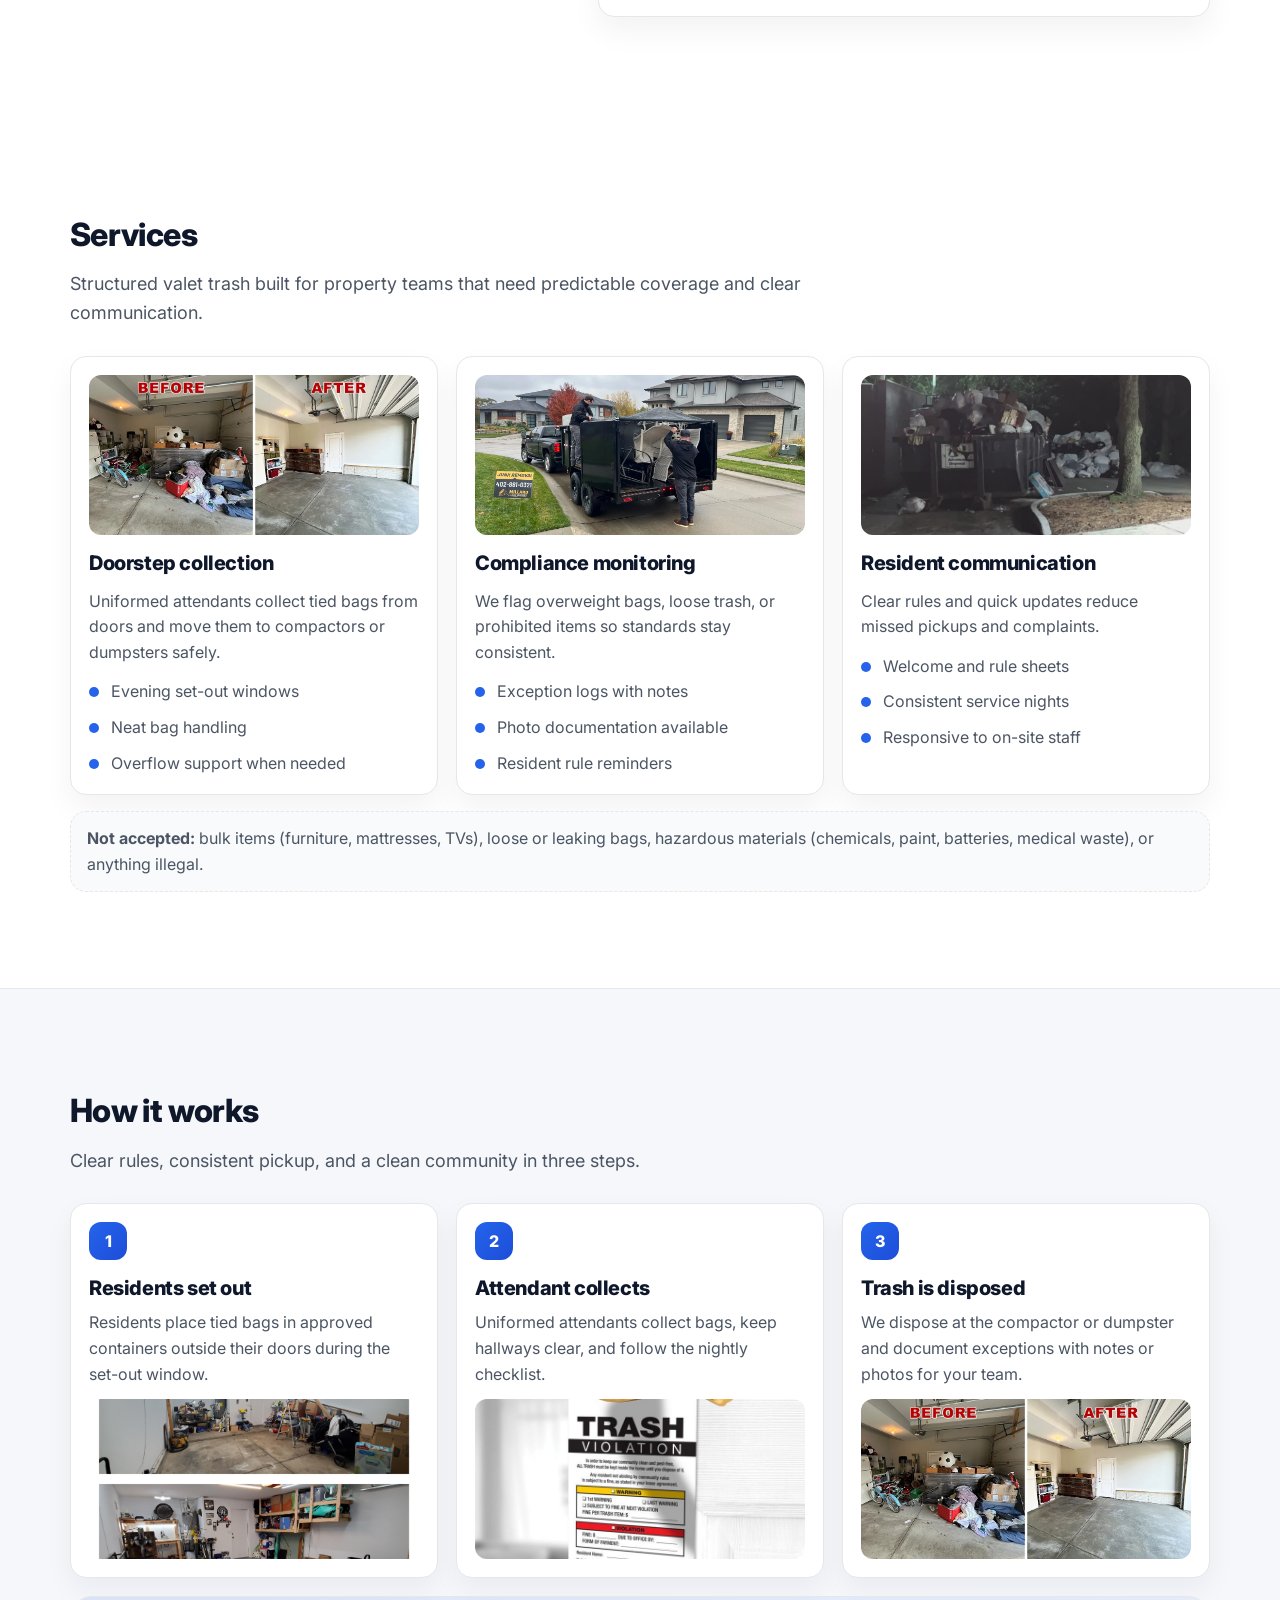
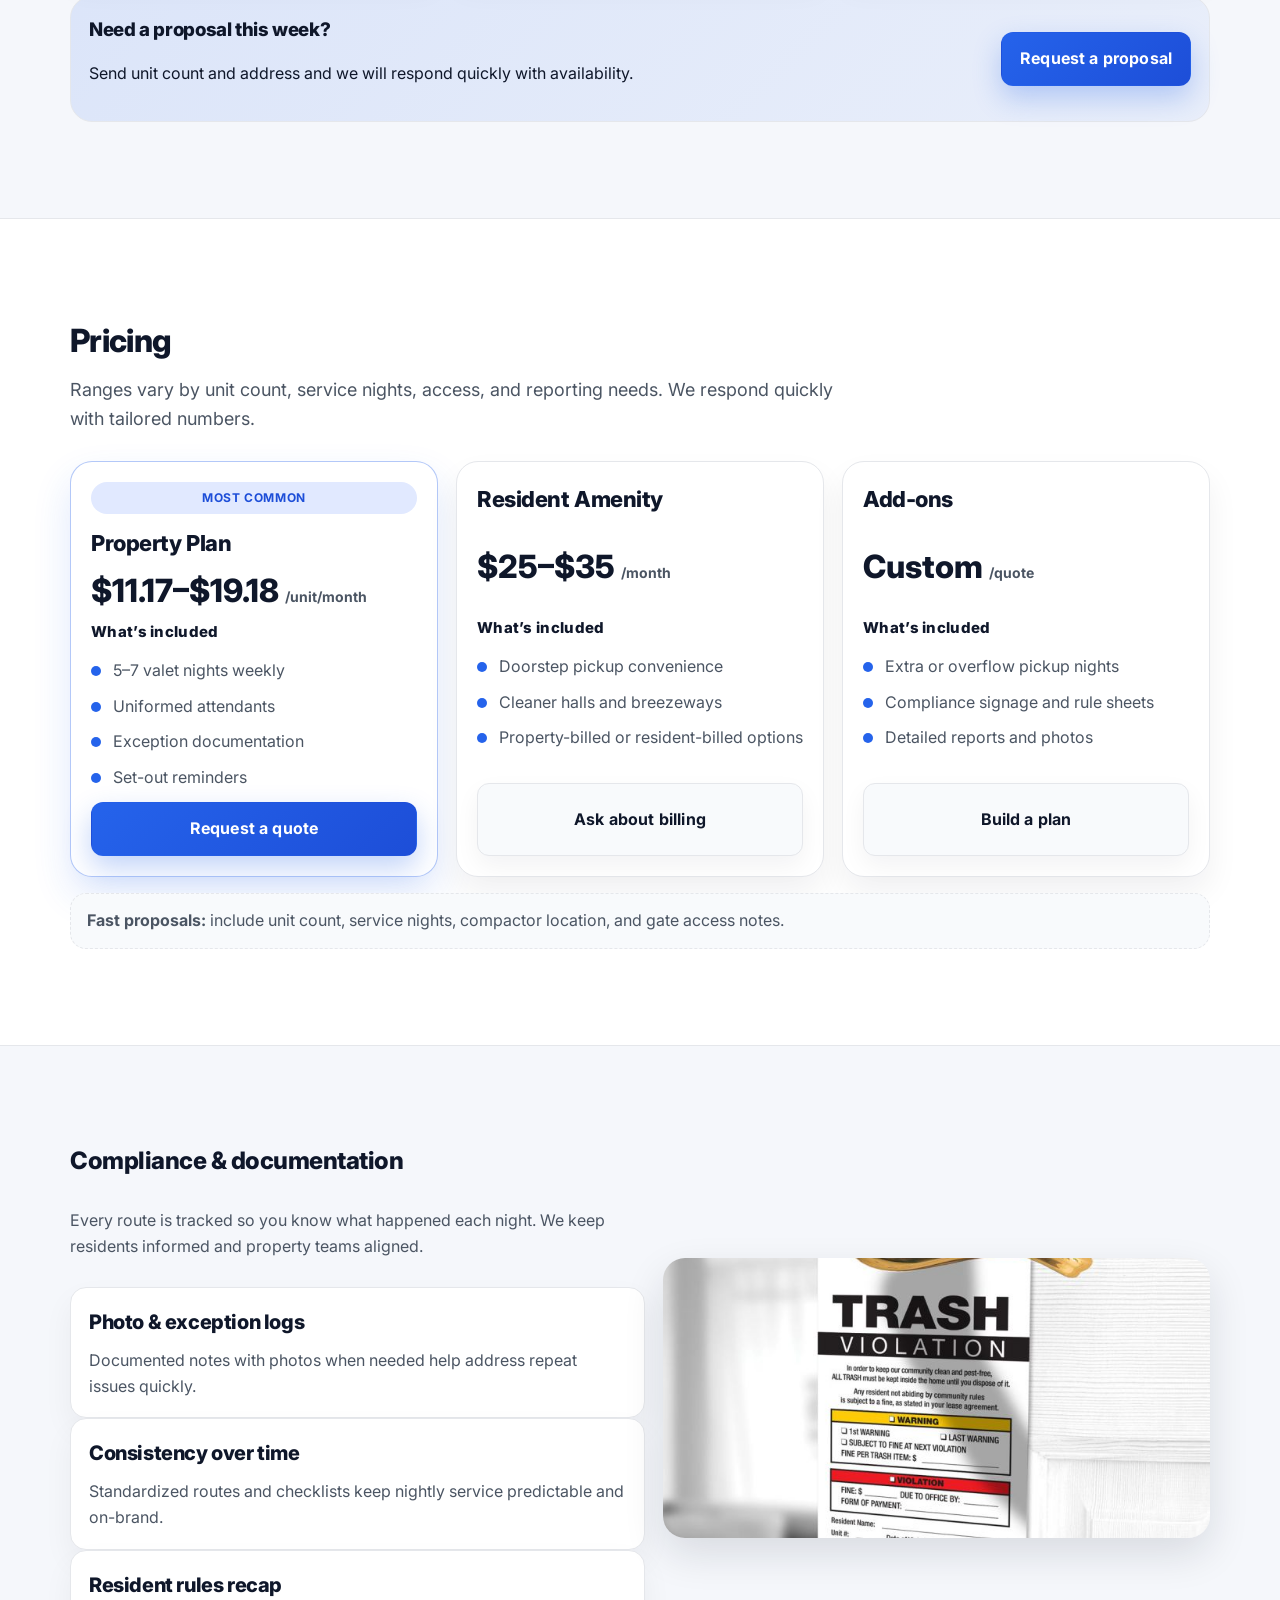
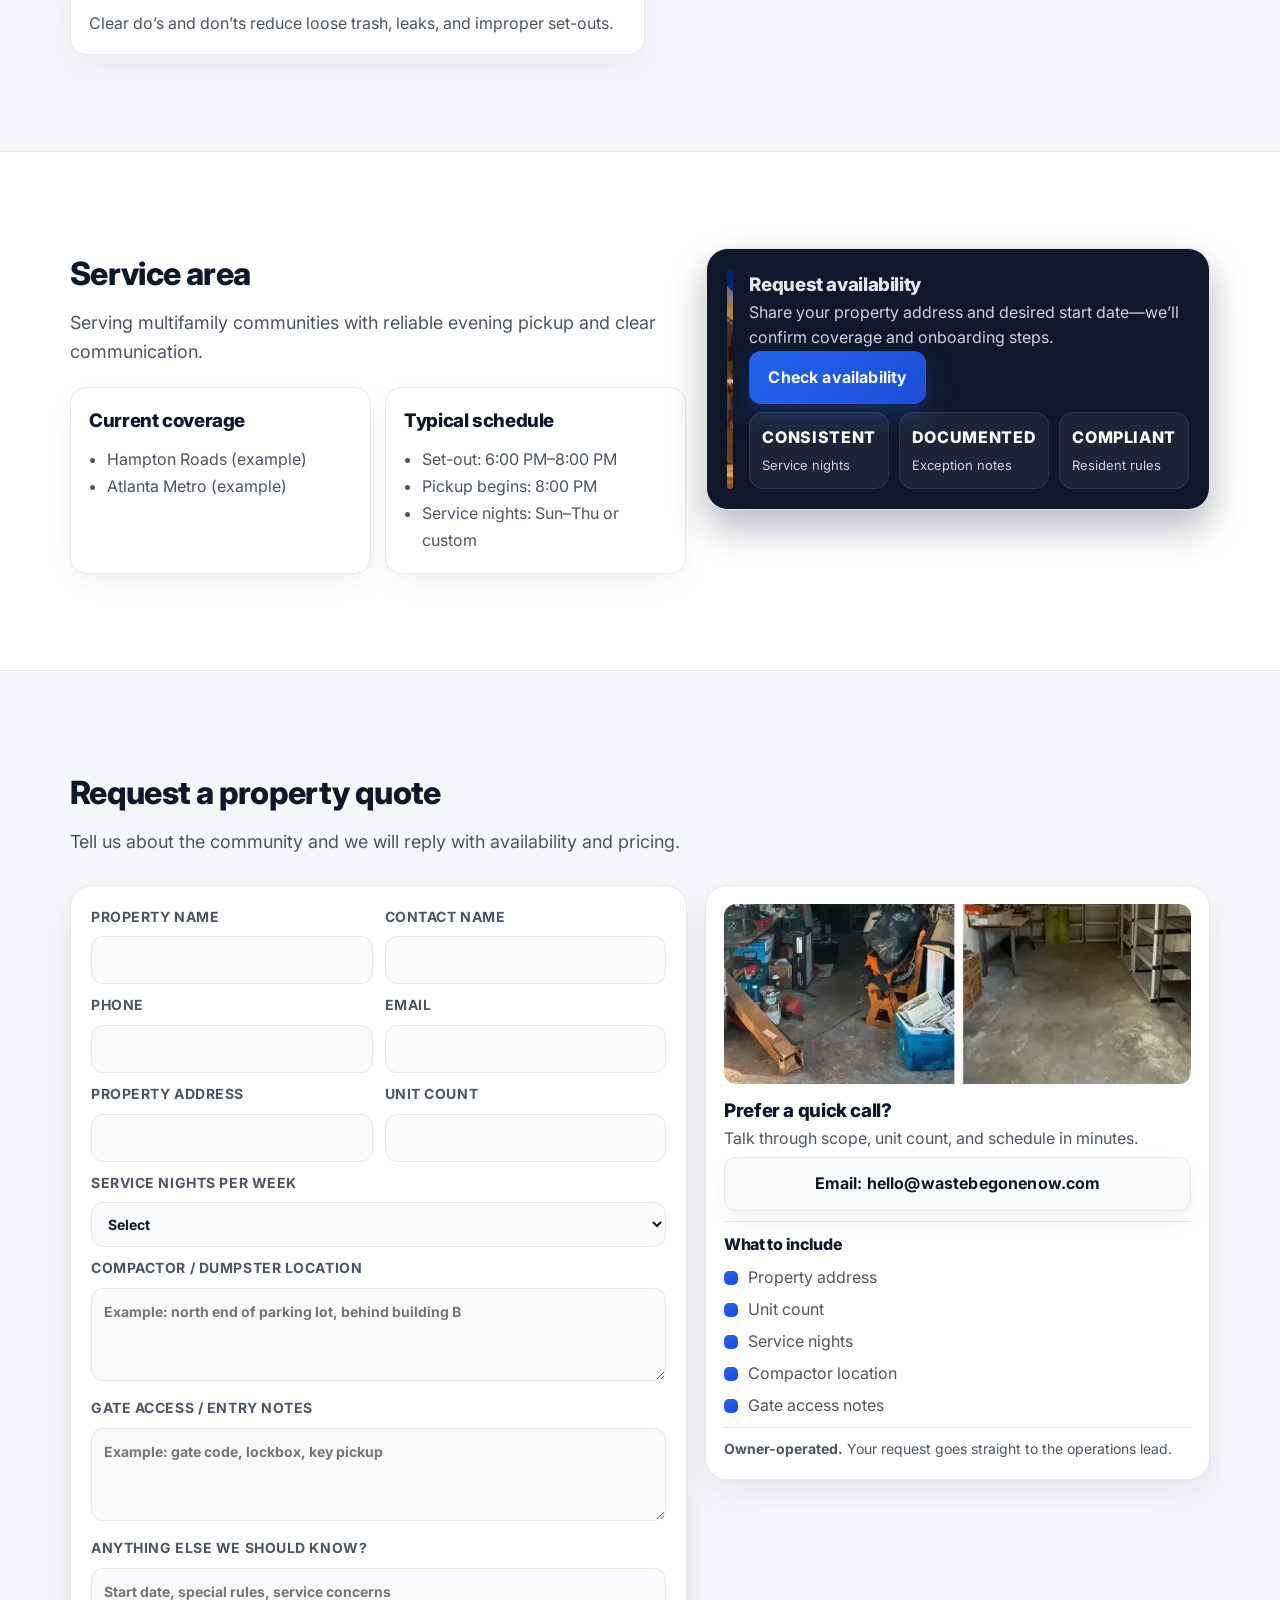
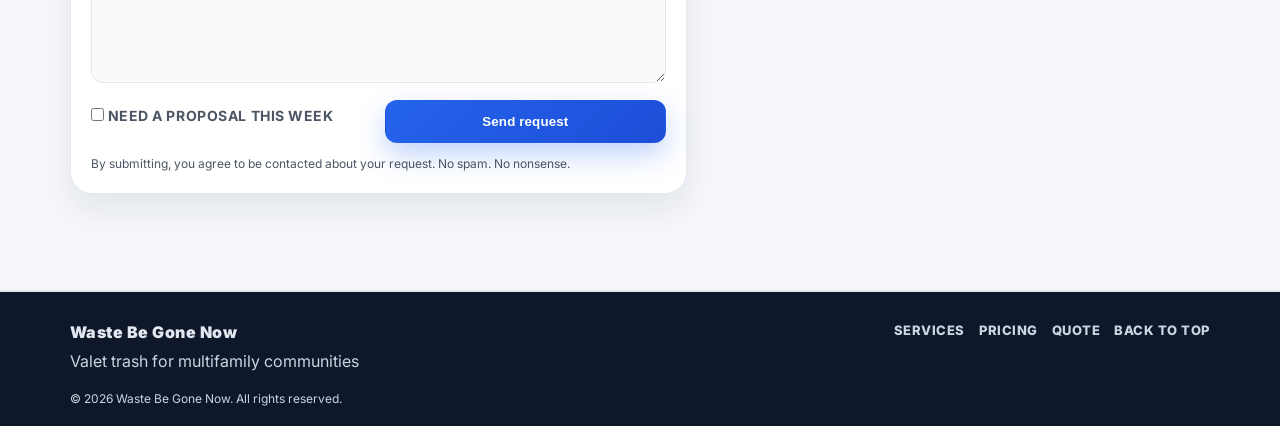
==== commit 51d2ff72: "update" ====
--- a/index.html
+++ b/index.html
@@ -448,7 +448,6 @@
               </p>
 
               <div class="contactCard__actions">
-                <a class="btn btn--dark" id="callBtn" href="tel:+10000000000">Call: (000) 000-0000</a>
                 <a class="btn btn--ghost" id="emailBtn" href="mailto:hello@wastebegonenow.com">Email: hello@wastebegonenow.com</a>
               </div>
 
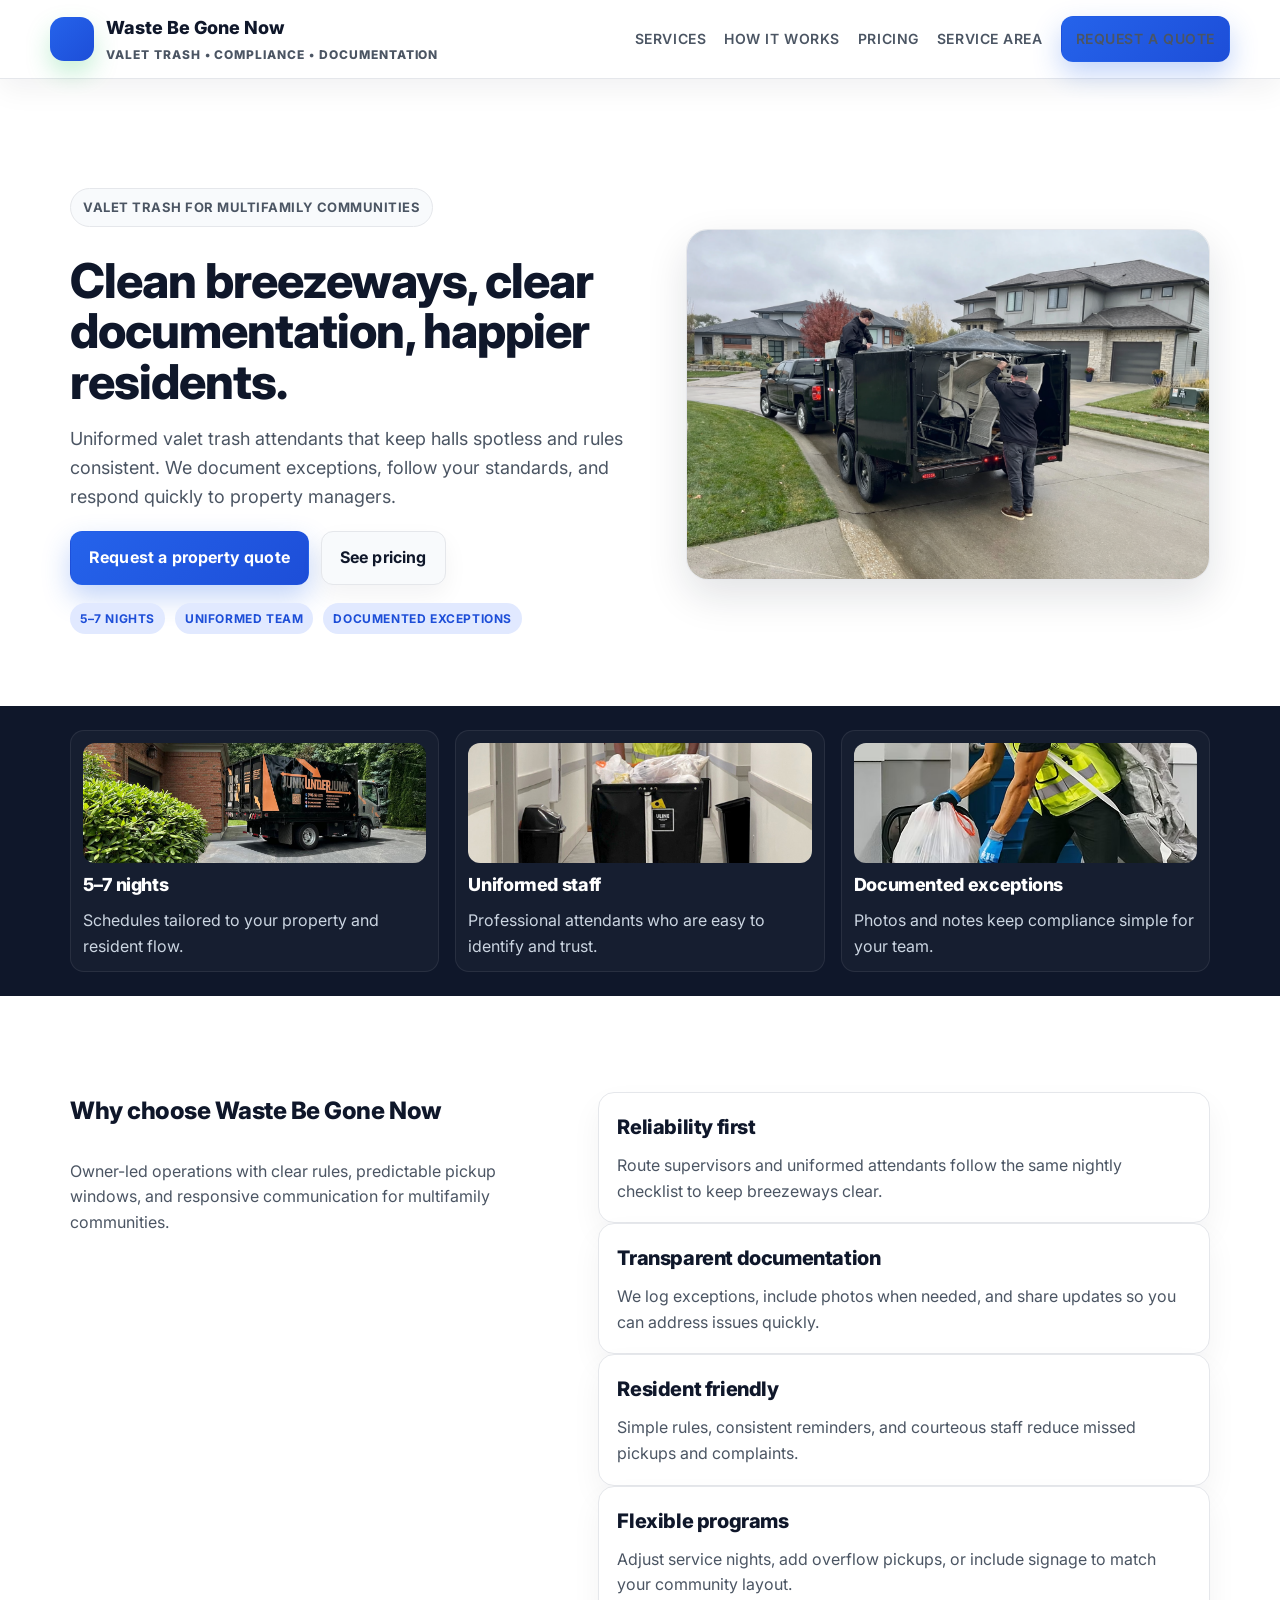
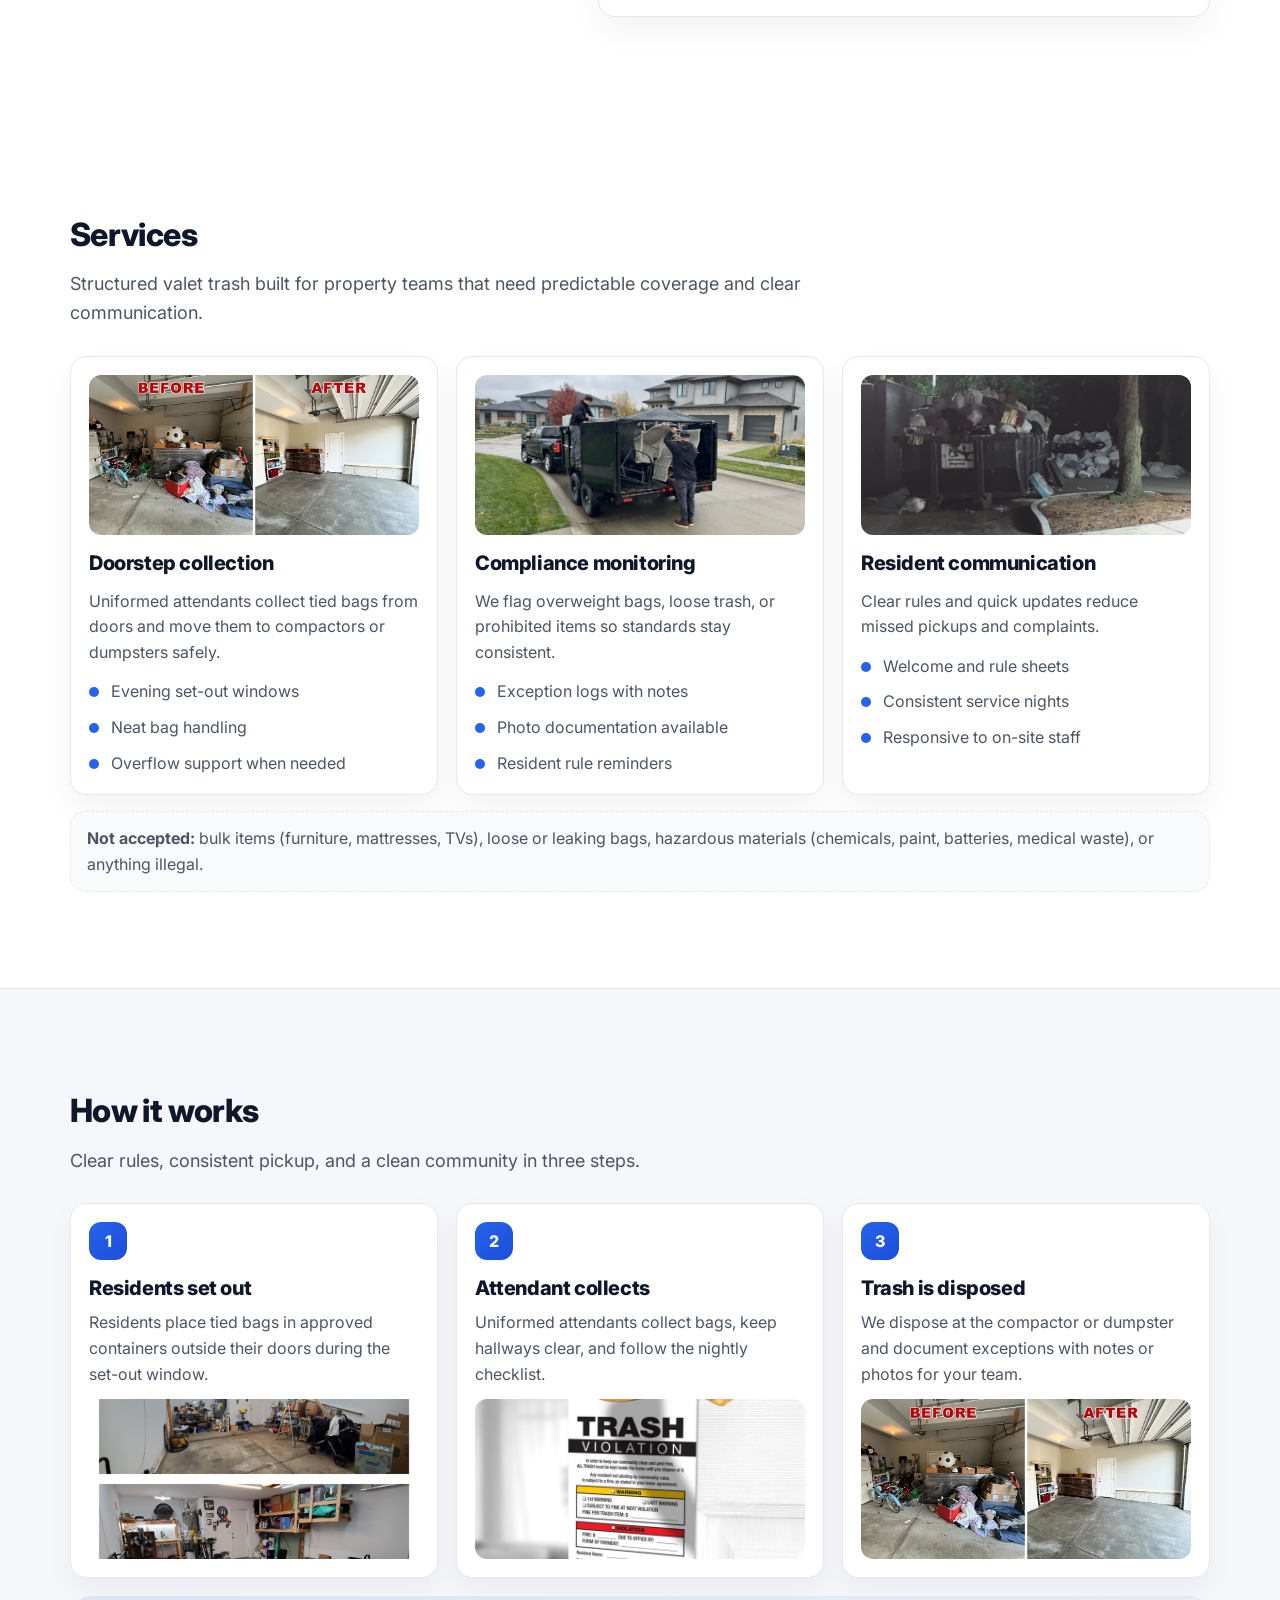
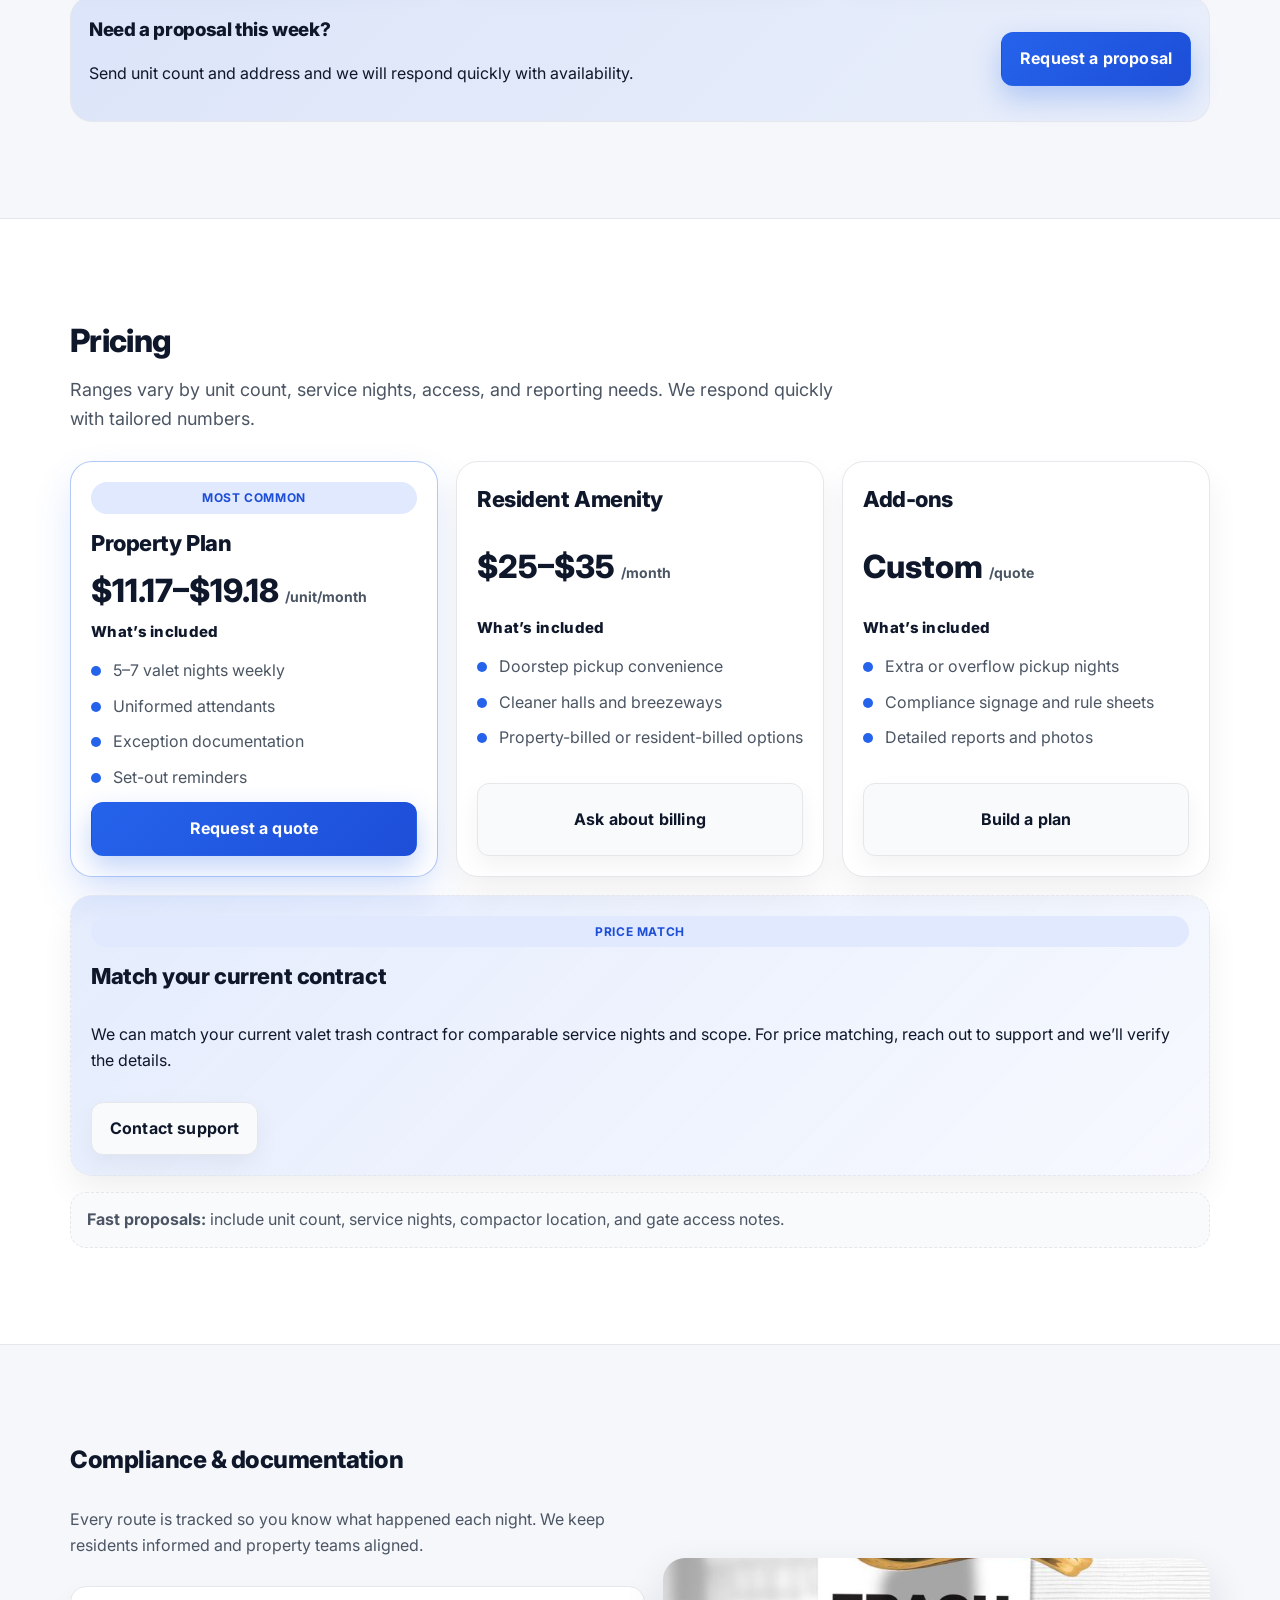
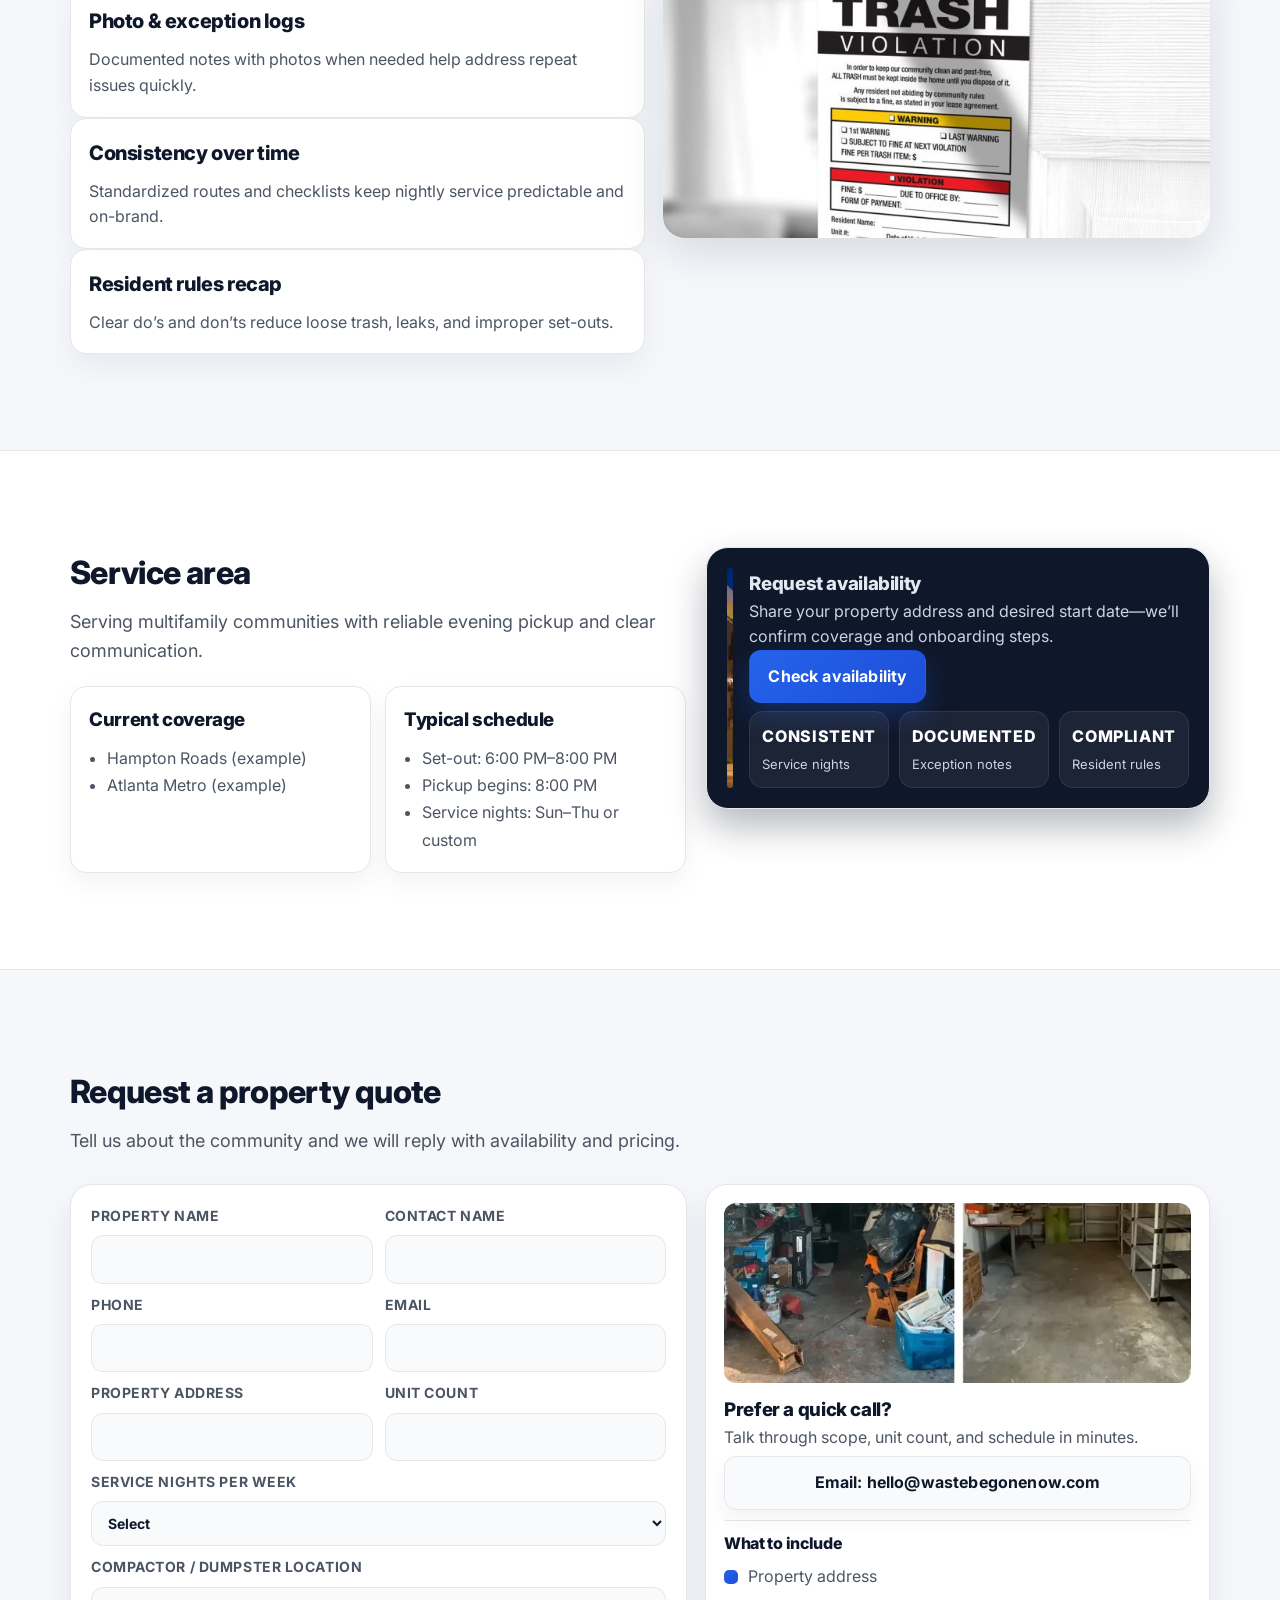
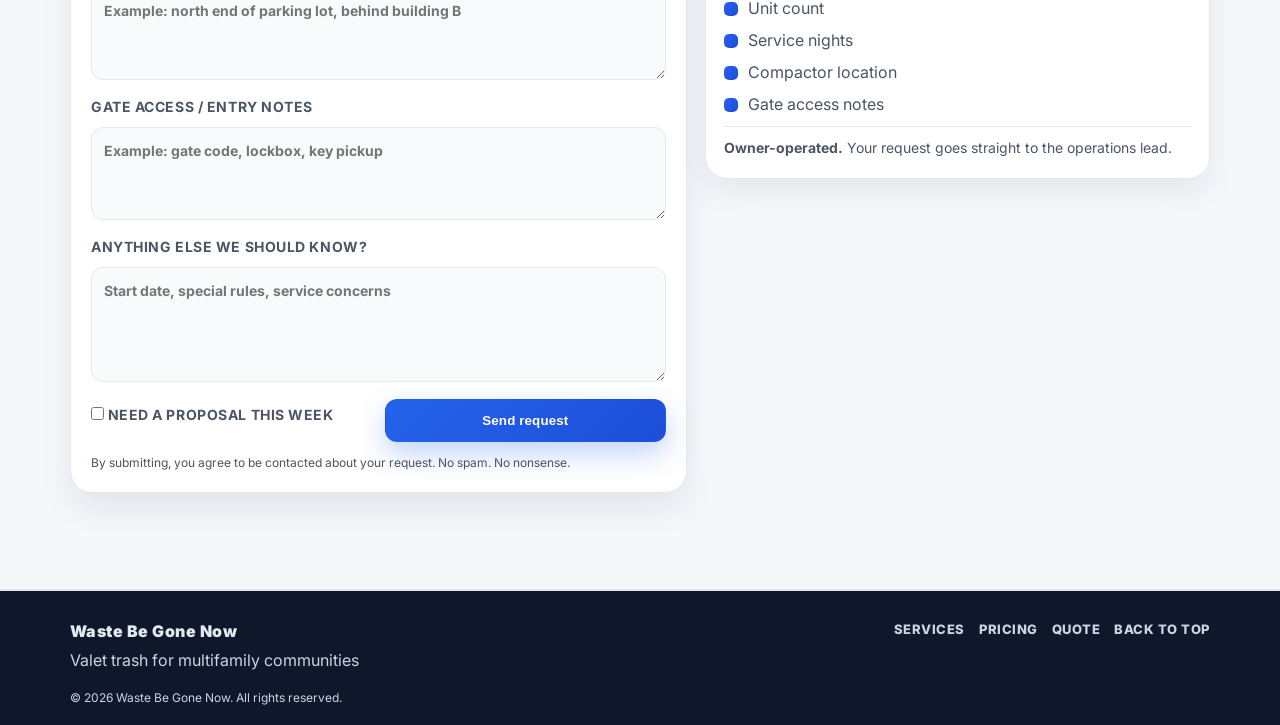
==== commit dfc4017d: "update" ====
--- a/index.html
+++ b/index.html
@@ -261,6 +261,13 @@
               </ul>
             </div>
             <a class="btn btn--ghost" href="#quote">Build a plan</a>
+          </article>
+
+          <article class="priceCard priceCard--match reveal" style="--delay: 240ms">
+            <div class="badge badge--accent">Price match</div>
+            <h3>Match your current contract</h3>
+            <p>We can match your current valet trash contract for comparable service nights and scope. For price matching, reach out to support and we’ll verify the details.</p>
+            <a class="btn btn--ghost" href="mailto:hello@wastebegonenow.com">Contact support</a>
           </article>
         </div>
 
--- a/assets/styles.css
+++ b/assets/styles.css
@@ -208,6 +208,12 @@
 .priceCard__price span { font-size: 14px; color: var(--muted); font-weight: 700; margin-left: 6px; }
 .priceCard__list h4 { margin: 0 0 8px; font-size: 15px; color: var(--text); letter-spacing: 0.02em; }
 .priceCard--featured { border-color: rgba(37, 99, 235, 0.35); box-shadow: 0 18px 38px rgba(37, 99, 235, 0.14); }
+.priceCard--match {
+  grid-column: 1 / -1;
+  background: linear-gradient(135deg, rgba(37, 99, 235, 0.12), rgba(37, 99, 235, 0.04));
+  border-style: dashed;
+}
+.priceCard--match .btn { justify-self: start; }
 
 .areas { display: grid; grid-template-columns: 1.1fr 0.9fr; gap: 20px; align-items: start; }
 .areas__grid { display: grid; grid-template-columns: 1fr 1fr; gap: 14px; }
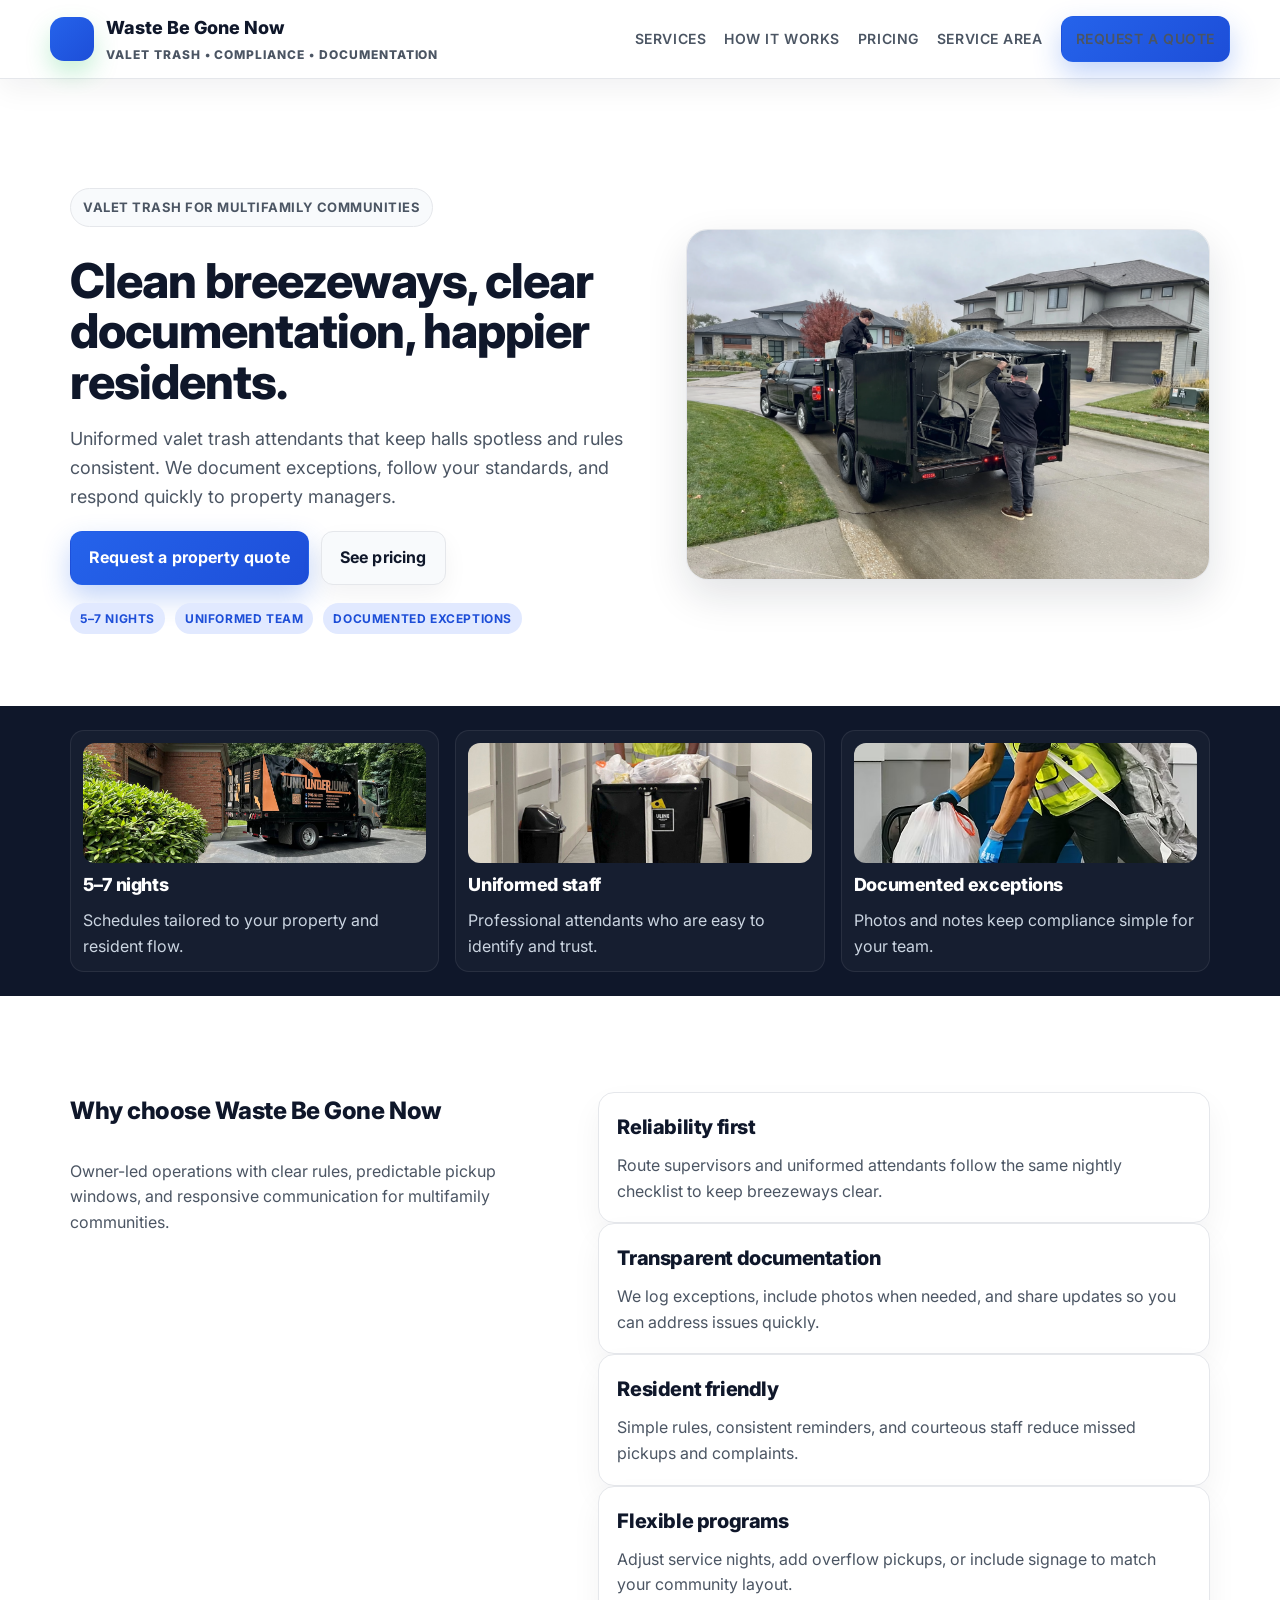
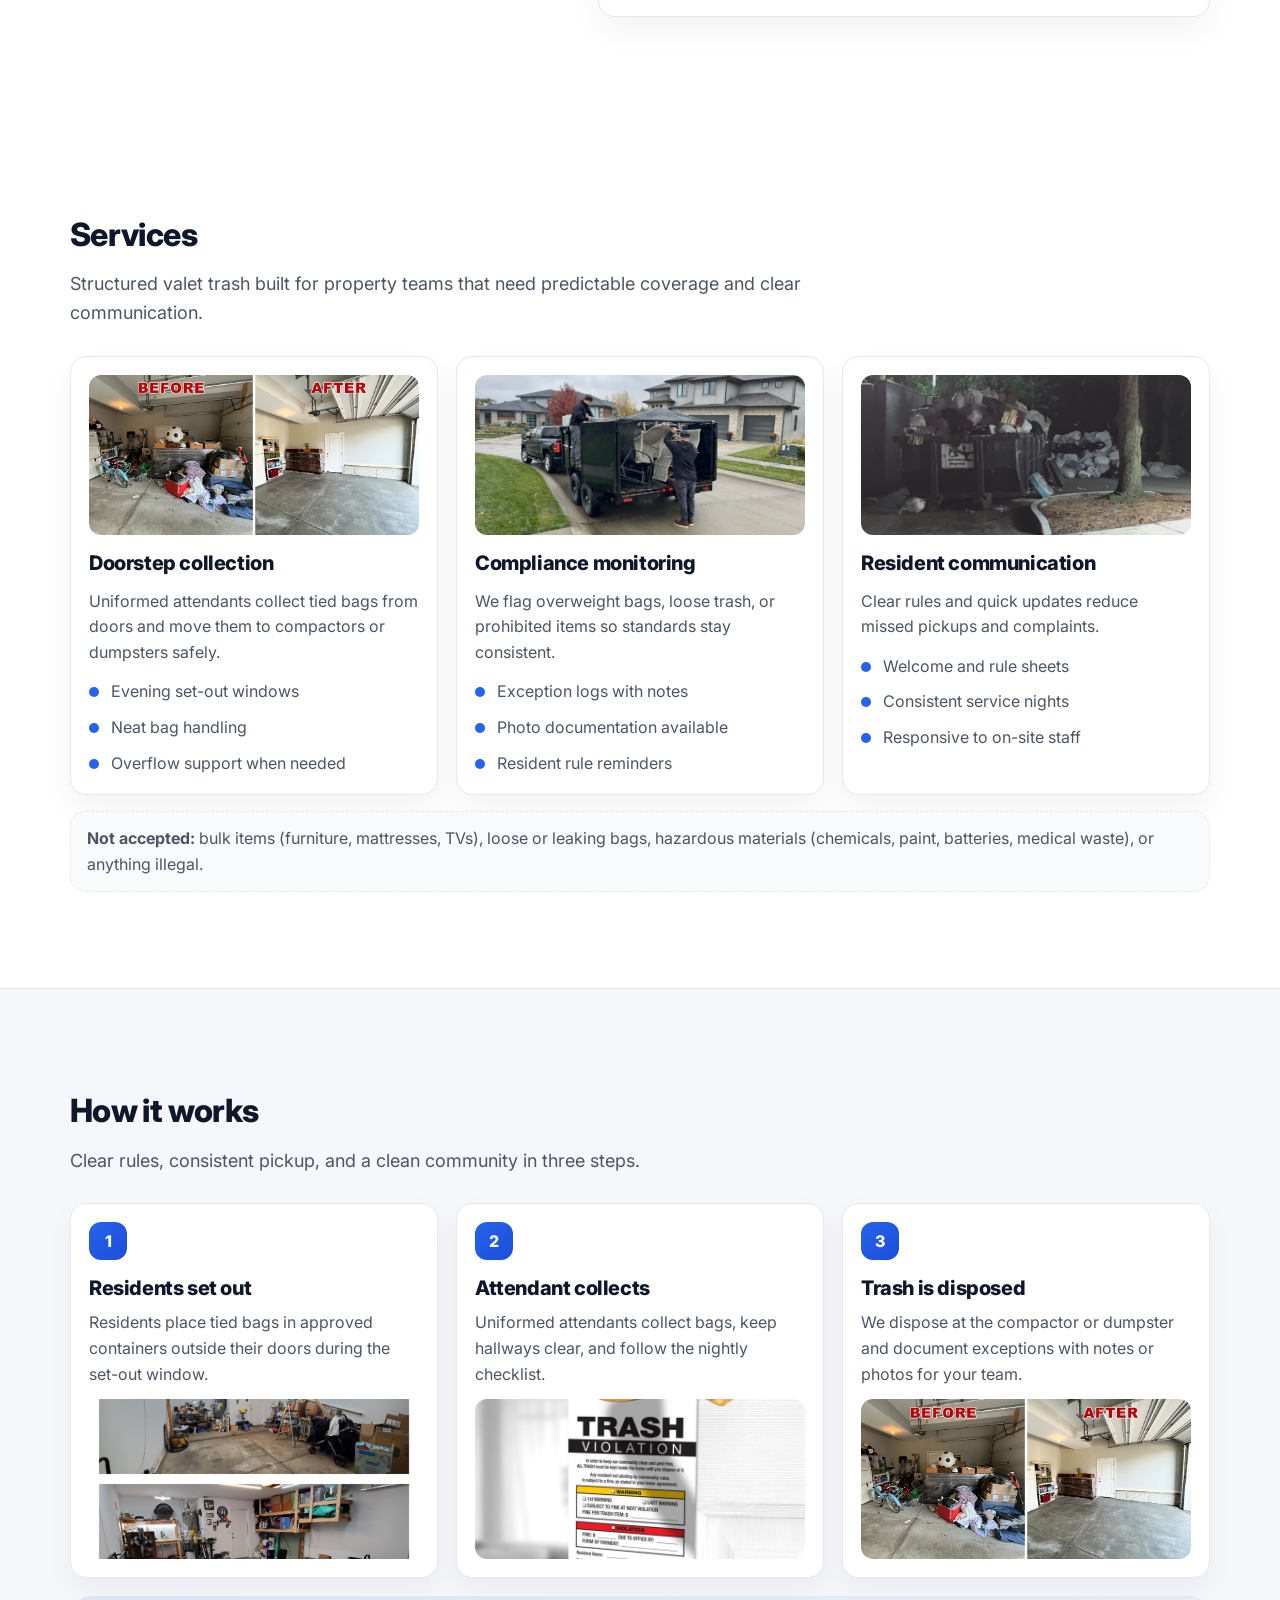
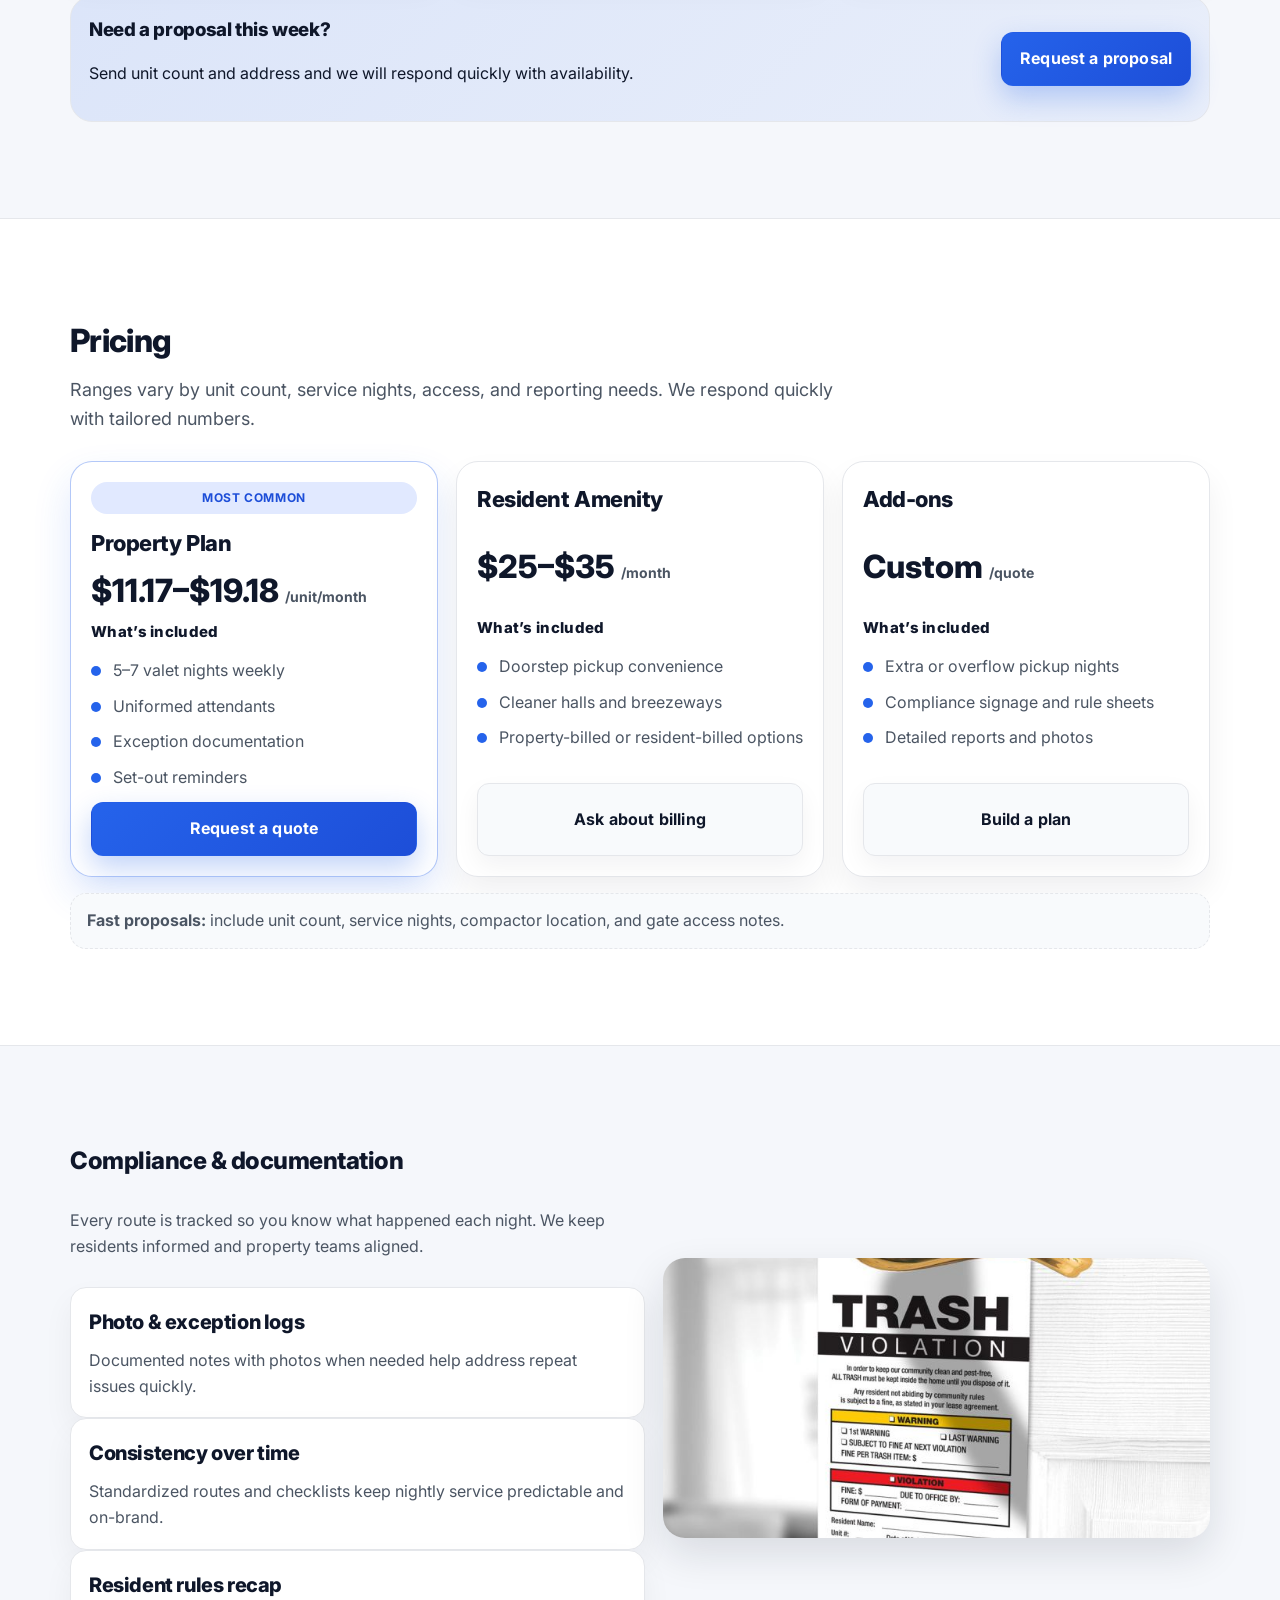
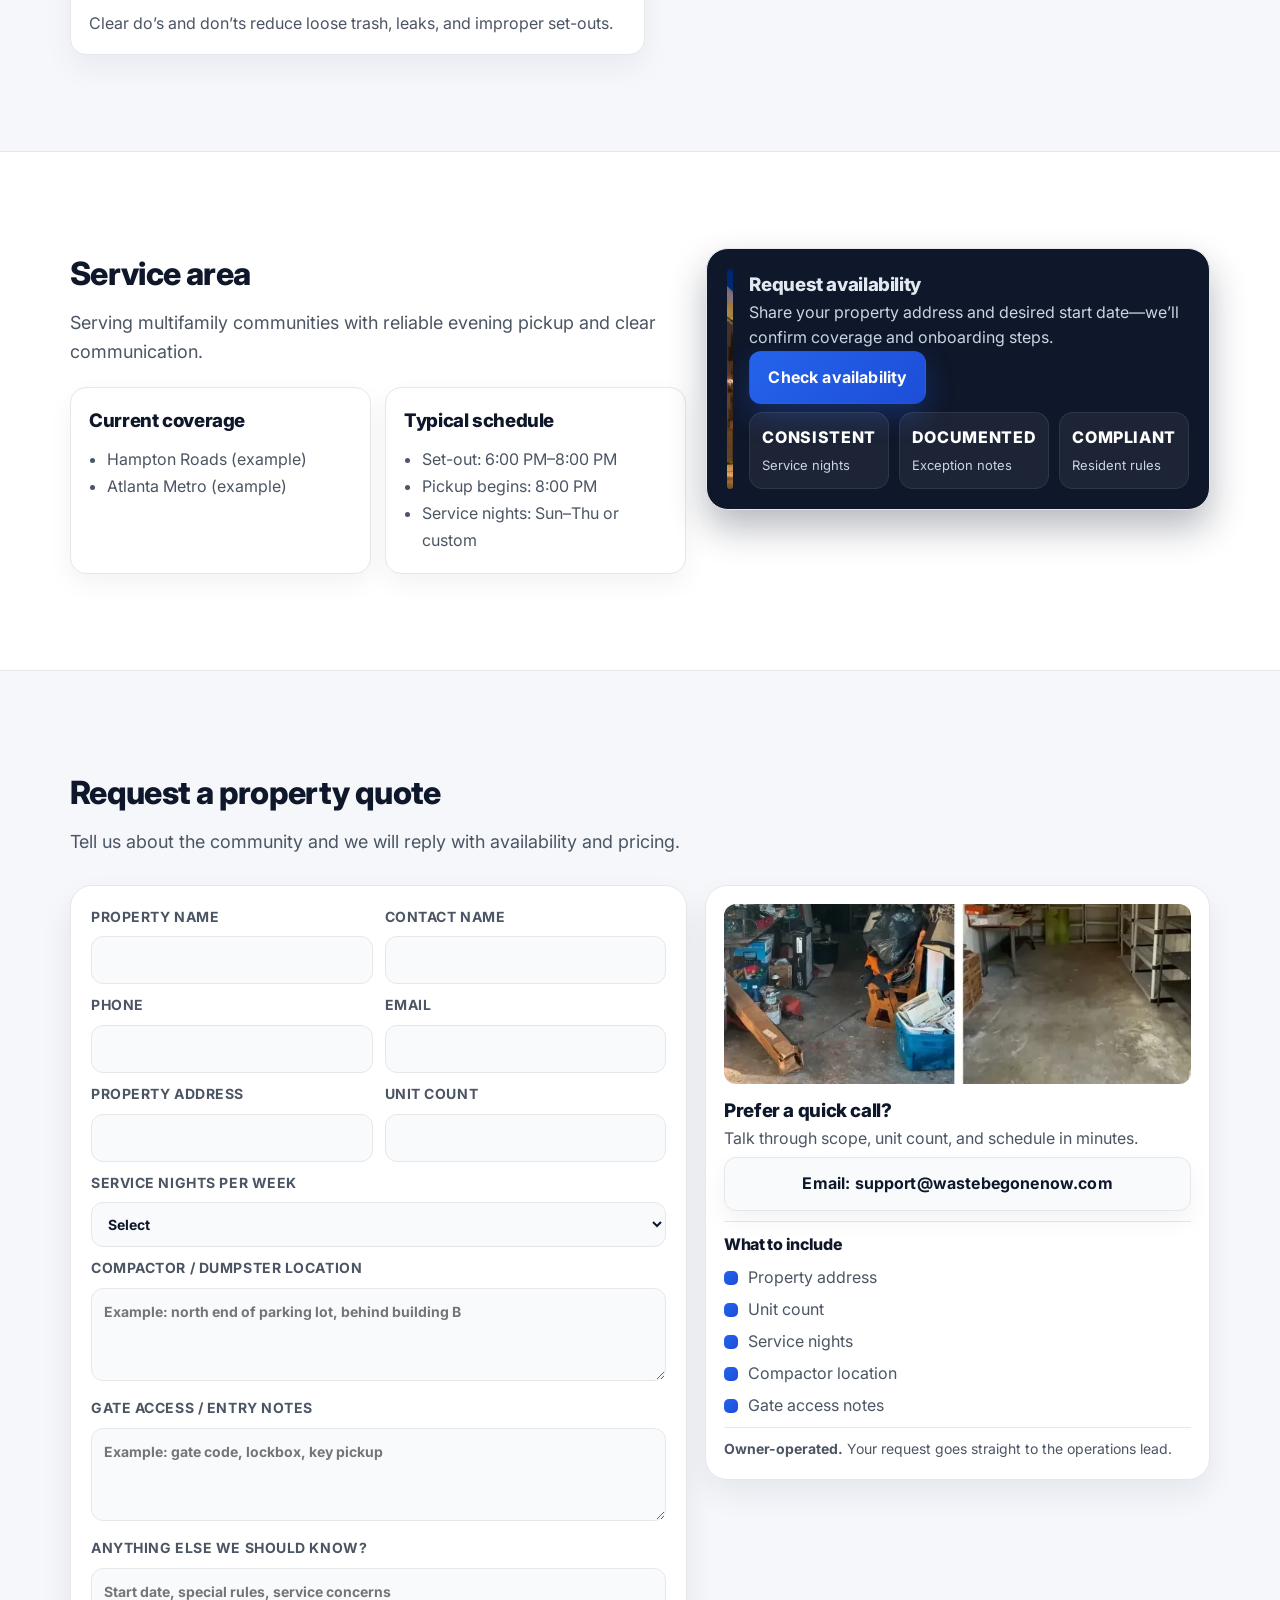
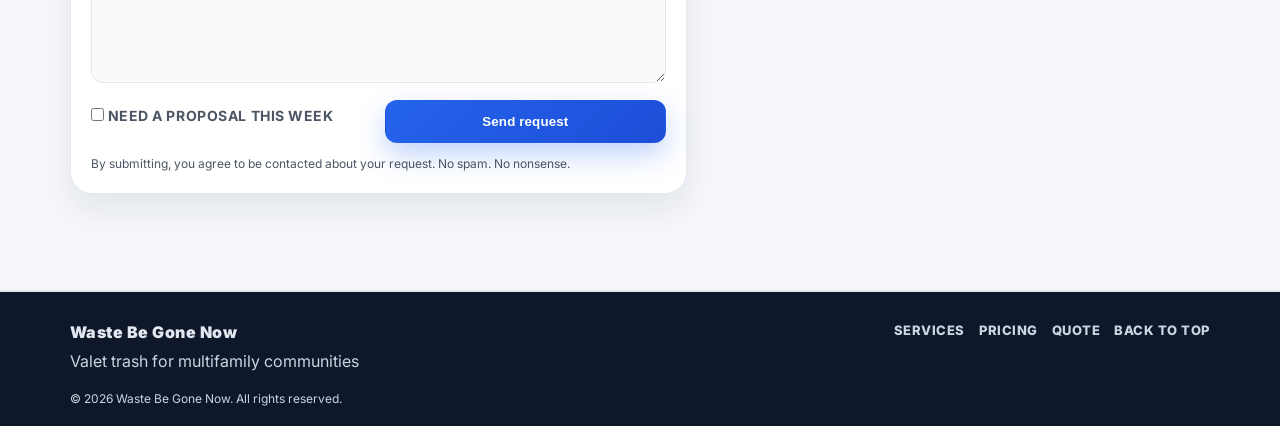
==== commit c5990b94: "io" ====
--- a/index.html
+++ b/index.html
@@ -261,13 +261,6 @@
               </ul>
             </div>
             <a class="btn btn--ghost" href="#quote">Build a plan</a>
-          </article>
-
-          <article class="priceCard priceCard--match reveal" style="--delay: 240ms">
-            <div class="badge badge--accent">Price match</div>
-            <h3>Match your current contract</h3>
-            <p>We can match your current valet trash contract for comparable service nights and scope. For price matching, reach out to support and we’ll verify the details.</p>
-            <a class="btn btn--ghost" href="mailto:hello@wastebegonenow.com">Contact support</a>
           </article>
         </div>
 
@@ -455,7 +448,7 @@
               </p>
 
               <div class="contactCard__actions">
-                <a class="btn btn--ghost" id="emailBtn" href="mailto:hello@wastebegonenow.com">Email: hello@wastebegonenow.com</a>
+                <a class="btn btn--ghost" id="emailBtn" href="mailto:support@wastebegonenow.com">Email: support@wastebegonenow.com</a>
               </div>
 
               <div class="divider"></div>
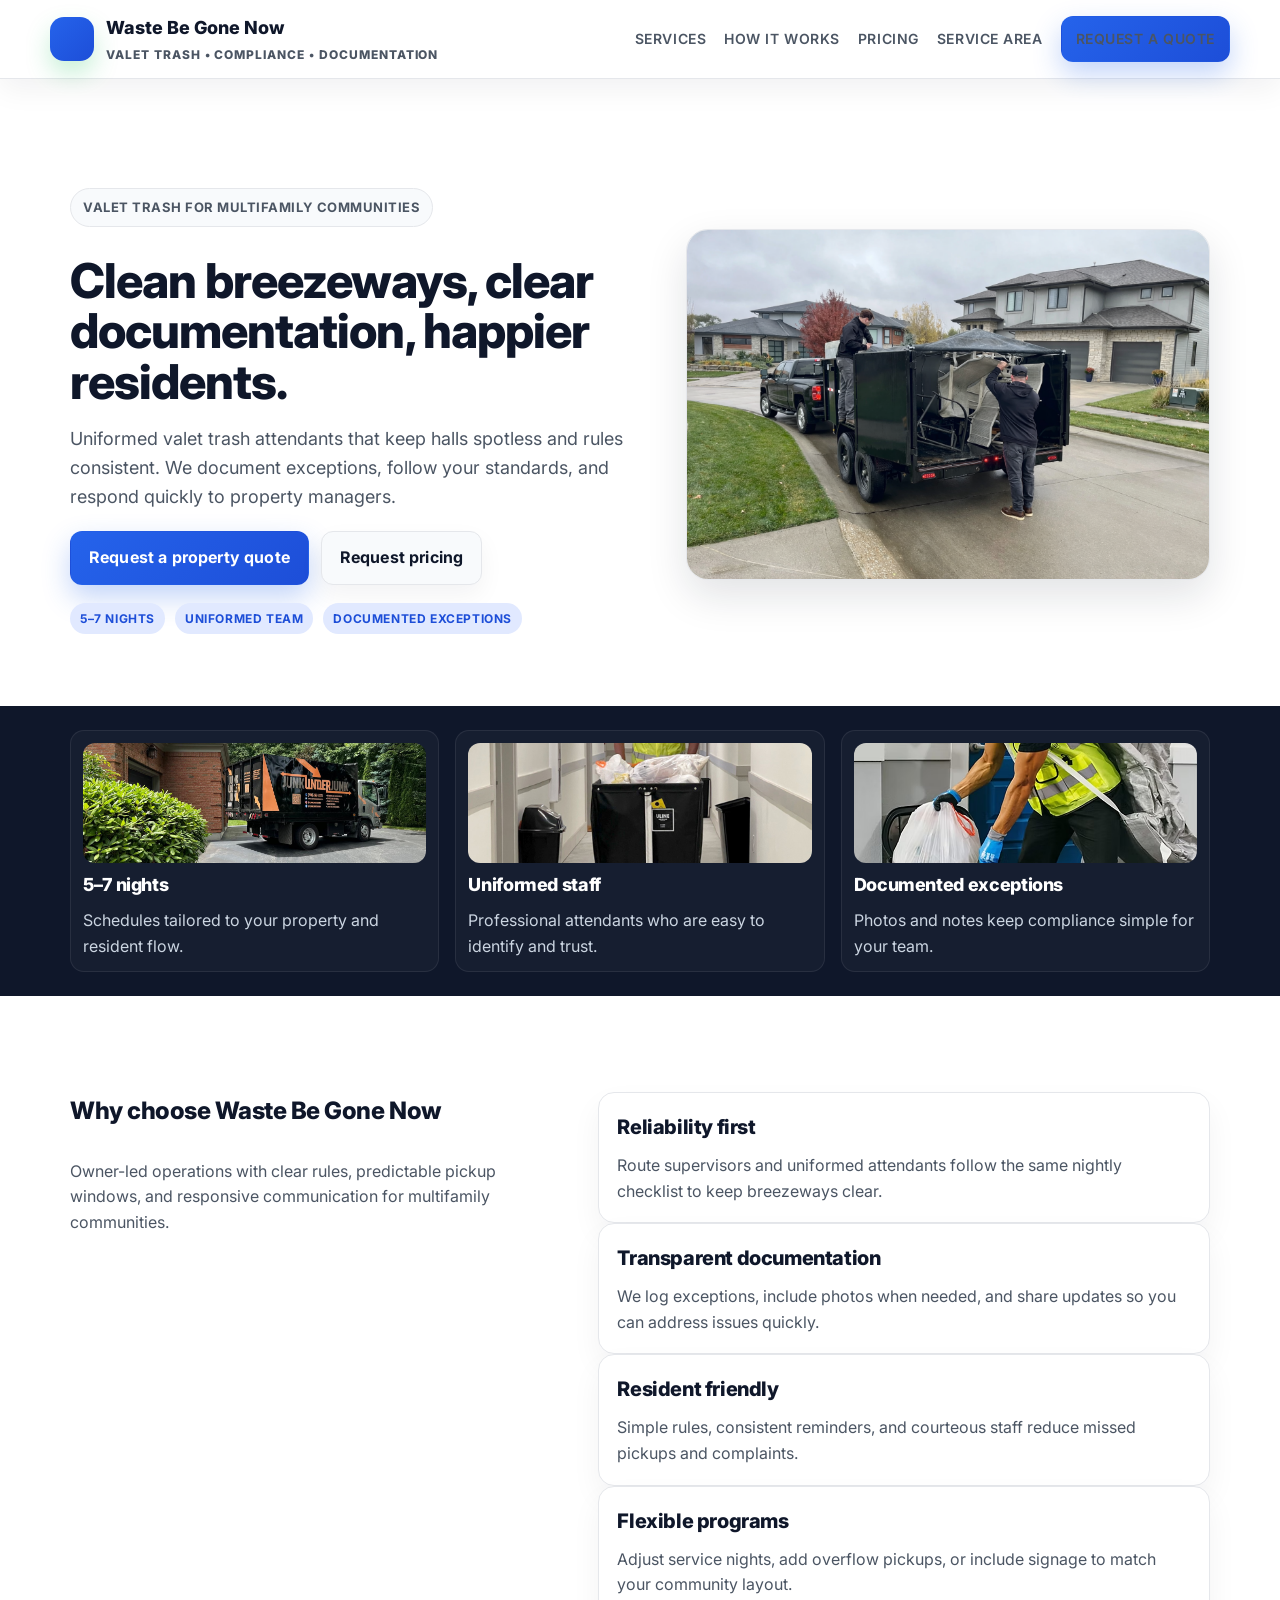
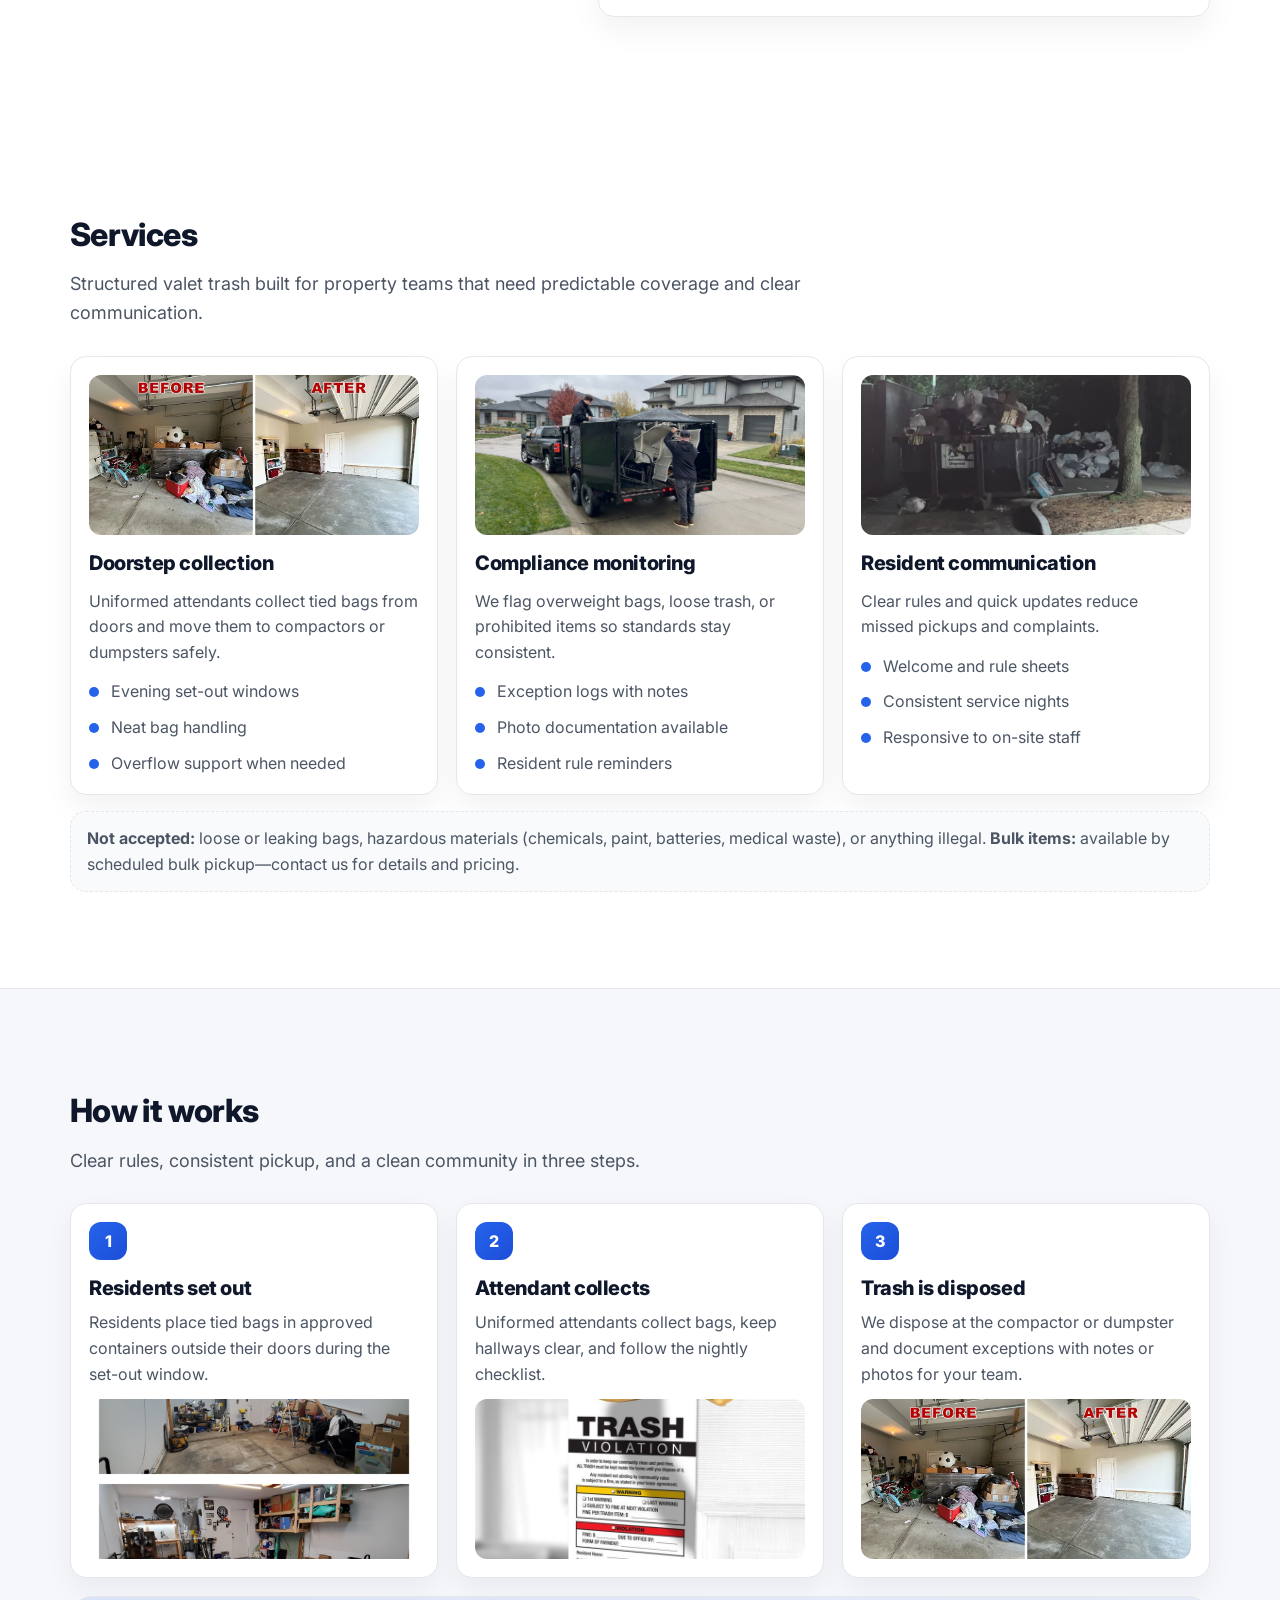
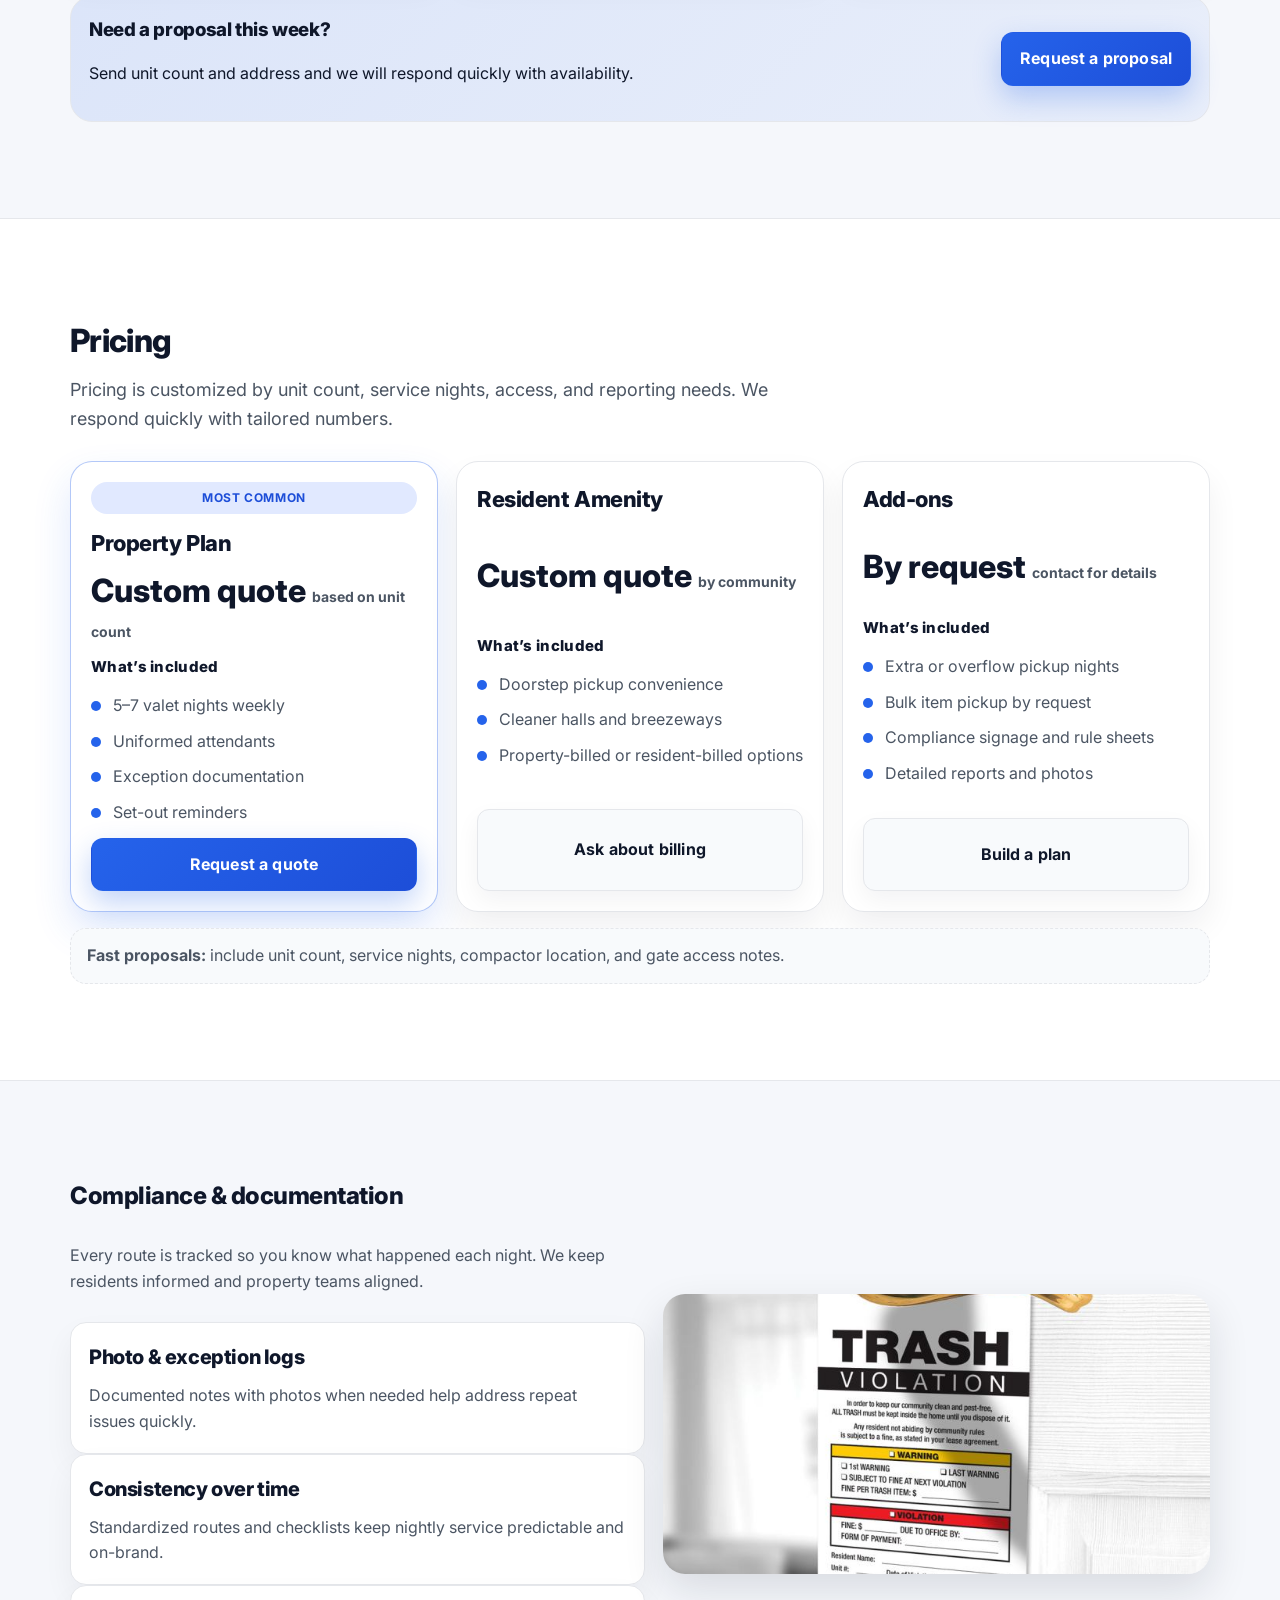
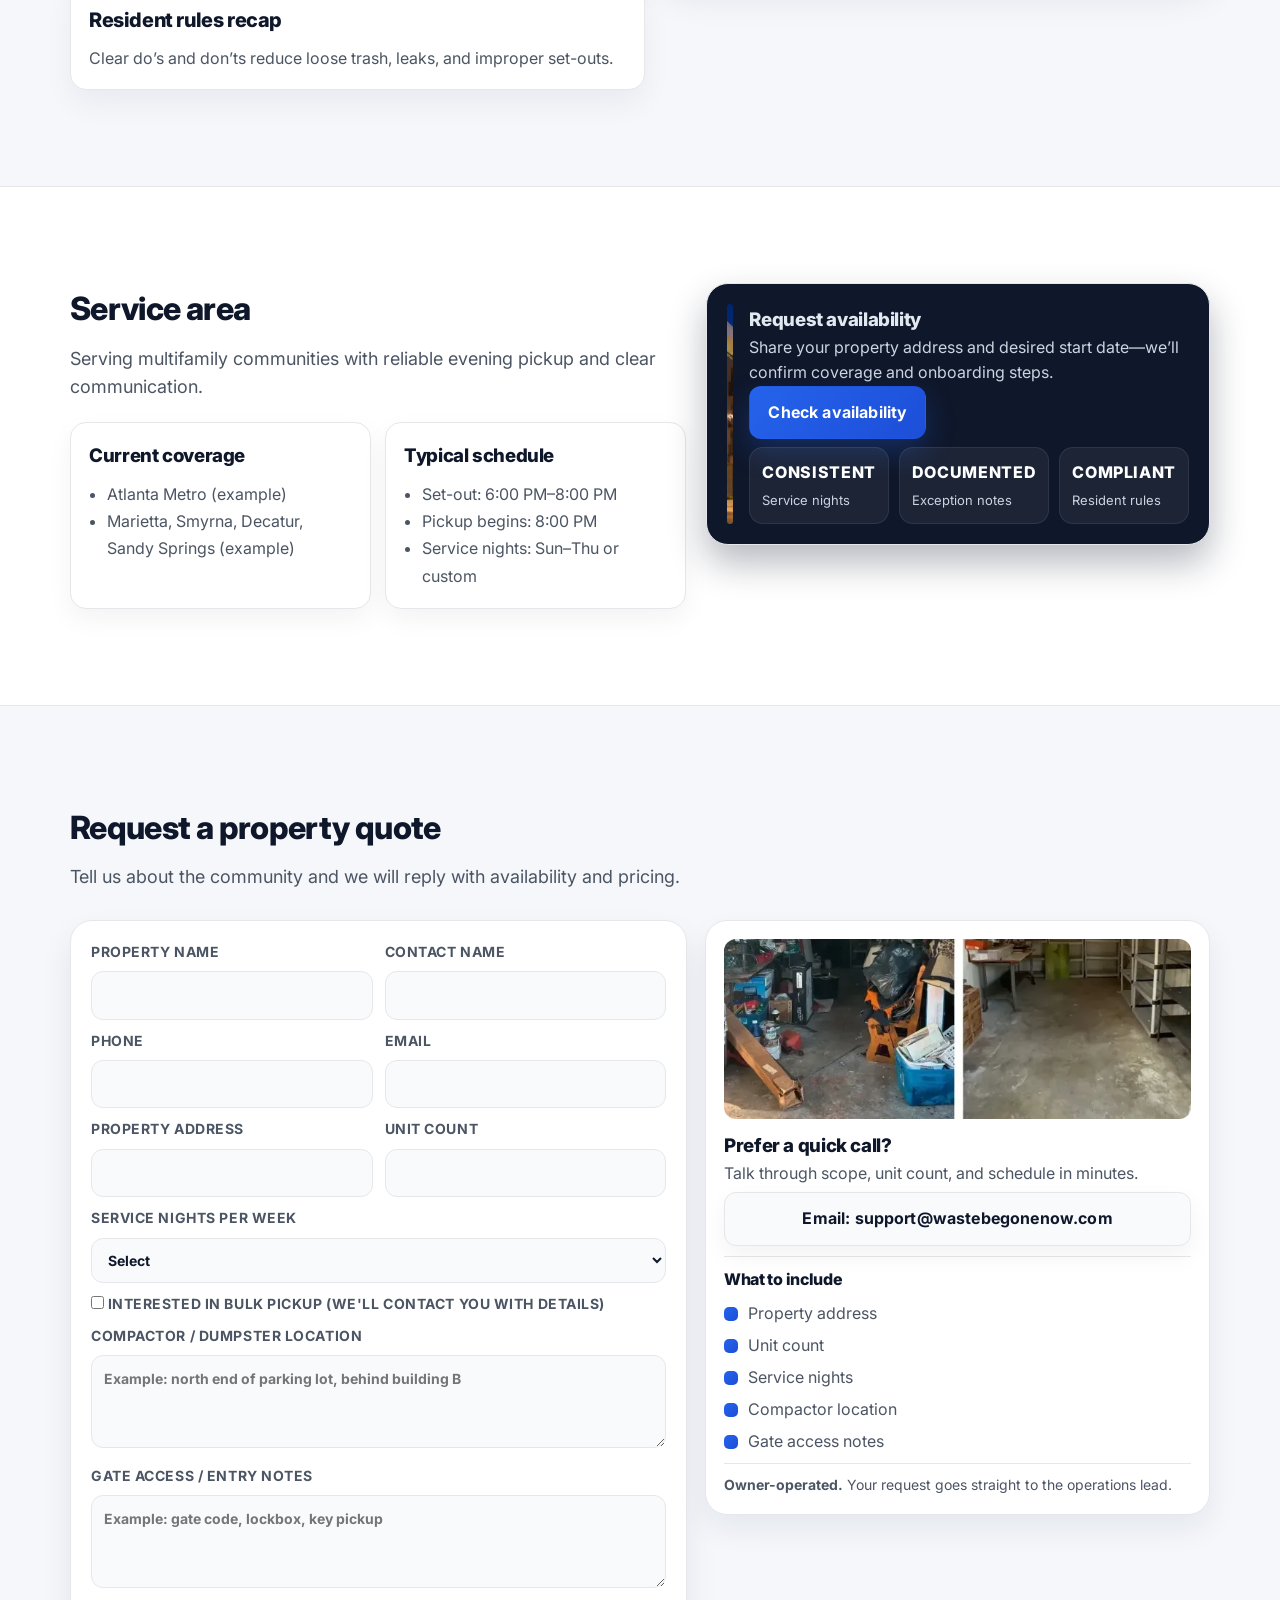
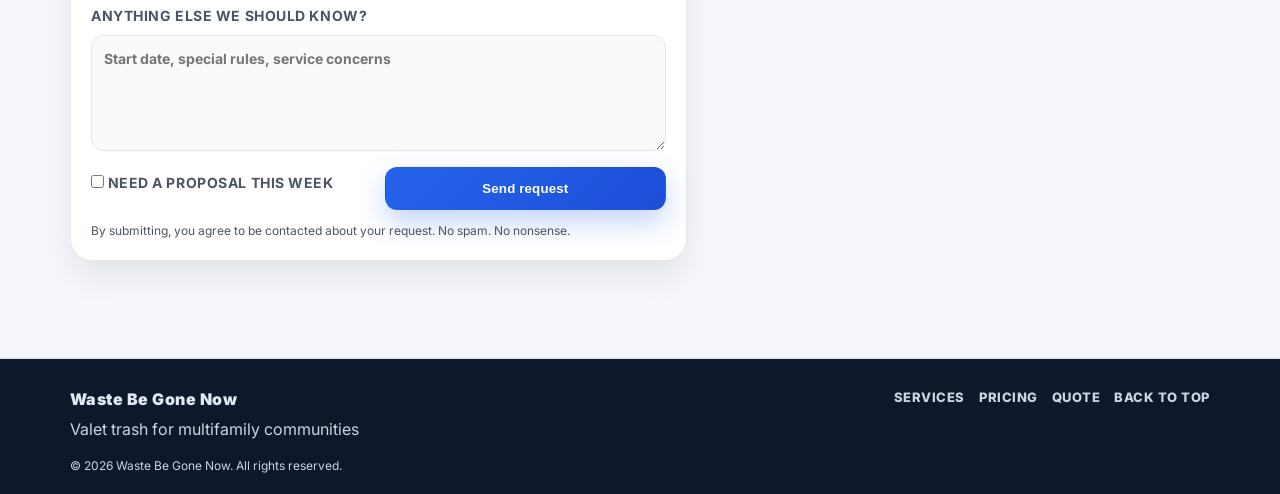
==== commit c996b71b: "update" ====
--- a/index.html
+++ b/index.html
@@ -61,7 +61,7 @@
           </p>
           <div class="hero__cta">
             <a class="btn btn--primary" href="#quote">Request a property quote</a>
-            <a class="btn btn--ghost" href="#pricing">See pricing</a>
+            <a class="btn btn--ghost" href="#pricing">Request pricing</a>
           </div>
           <div class="hero__badges">
             <span class="badge">5–7 nights</span>
@@ -167,7 +167,8 @@
         </div>
 
         <div class="note reveal" style="--delay: 120ms">
-          <strong>Not accepted:</strong> bulk items (furniture, mattresses, TVs), loose or leaking bags, hazardous materials (chemicals, paint, batteries, medical waste), or anything illegal.
+          <strong>Not accepted:</strong> loose or leaking bags, hazardous materials (chemicals, paint, batteries, medical waste), or anything illegal.
+          <strong>Bulk items:</strong> available by scheduled bulk pickup—contact us for details and pricing.
         </div>
       </div>
     </section>
@@ -215,14 +216,14 @@
       <div class="container">
         <div class="section__head reveal" style="--delay: 0ms">
           <h2>Pricing</h2>
-          <p>Ranges vary by unit count, service nights, access, and reporting needs. We respond quickly with tailored numbers.</p>
+          <p>Pricing is customized by unit count, service nights, access, and reporting needs. We respond quickly with tailored numbers.</p>
         </div>
 
         <div class="pricing">
           <article class="priceCard priceCard--featured reveal" style="--delay: 0ms">
             <div class="badge badge--accent">Most common</div>
             <h3>Property Plan</h3>
-            <p class="priceCard__price">$11.17–$19.18<span>/unit/month</span></p>
+            <p class="priceCard__price">Custom quote<span>based on unit count</span></p>
             <div class="priceCard__list">
               <h4>What’s included</h4>
               <ul class="iconList">
@@ -237,7 +238,7 @@
 
           <article class="priceCard reveal" style="--delay: 90ms">
             <h3>Resident Amenity</h3>
-            <p class="priceCard__price">$25–$35<span>/month</span></p>
+            <p class="priceCard__price">Custom quote<span>by community</span></p>
             <div class="priceCard__list">
               <h4>What’s included</h4>
               <ul class="iconList">
@@ -251,11 +252,12 @@
 
           <article class="priceCard reveal" style="--delay: 180ms">
             <h3>Add-ons</h3>
-            <p class="priceCard__price">Custom<span>/quote</span></p>
+            <p class="priceCard__price">By request<span>contact for details</span></p>
             <div class="priceCard__list">
               <h4>What’s included</h4>
               <ul class="iconList">
                 <li>Extra or overflow pickup nights</li>
+                <li>Bulk item pickup by request</li>
                 <li>Compliance signage and rule sheets</li>
                 <li>Detailed reports and photos</li>
               </ul>
@@ -308,8 +310,8 @@
             <div class="miniCard reveal" style="--delay: 0ms">
               <h3>Current coverage</h3>
               <ul class="bullets">
-                <li>Hampton Roads (example)</li>
                 <li>Atlanta Metro (example)</li>
+                <li>Marietta, Smyrna, Decatur, Sandy Springs (example)</li>
               </ul>
             </div>
 
@@ -410,6 +412,11 @@
               </select>
             </label>
 
+            <label class="checkbox">
+              <input type="checkbox" name="bulk_pickup_interest" value="yes" />
+              <span>Interested in bulk pickup (we'll contact you with details)</span>
+            </label>
+
             <label>
               Compactor / dumpster location
               <textarea name="compactor_location" rows="3" placeholder="Example: north end of parking lot, behind building B"></textarea>
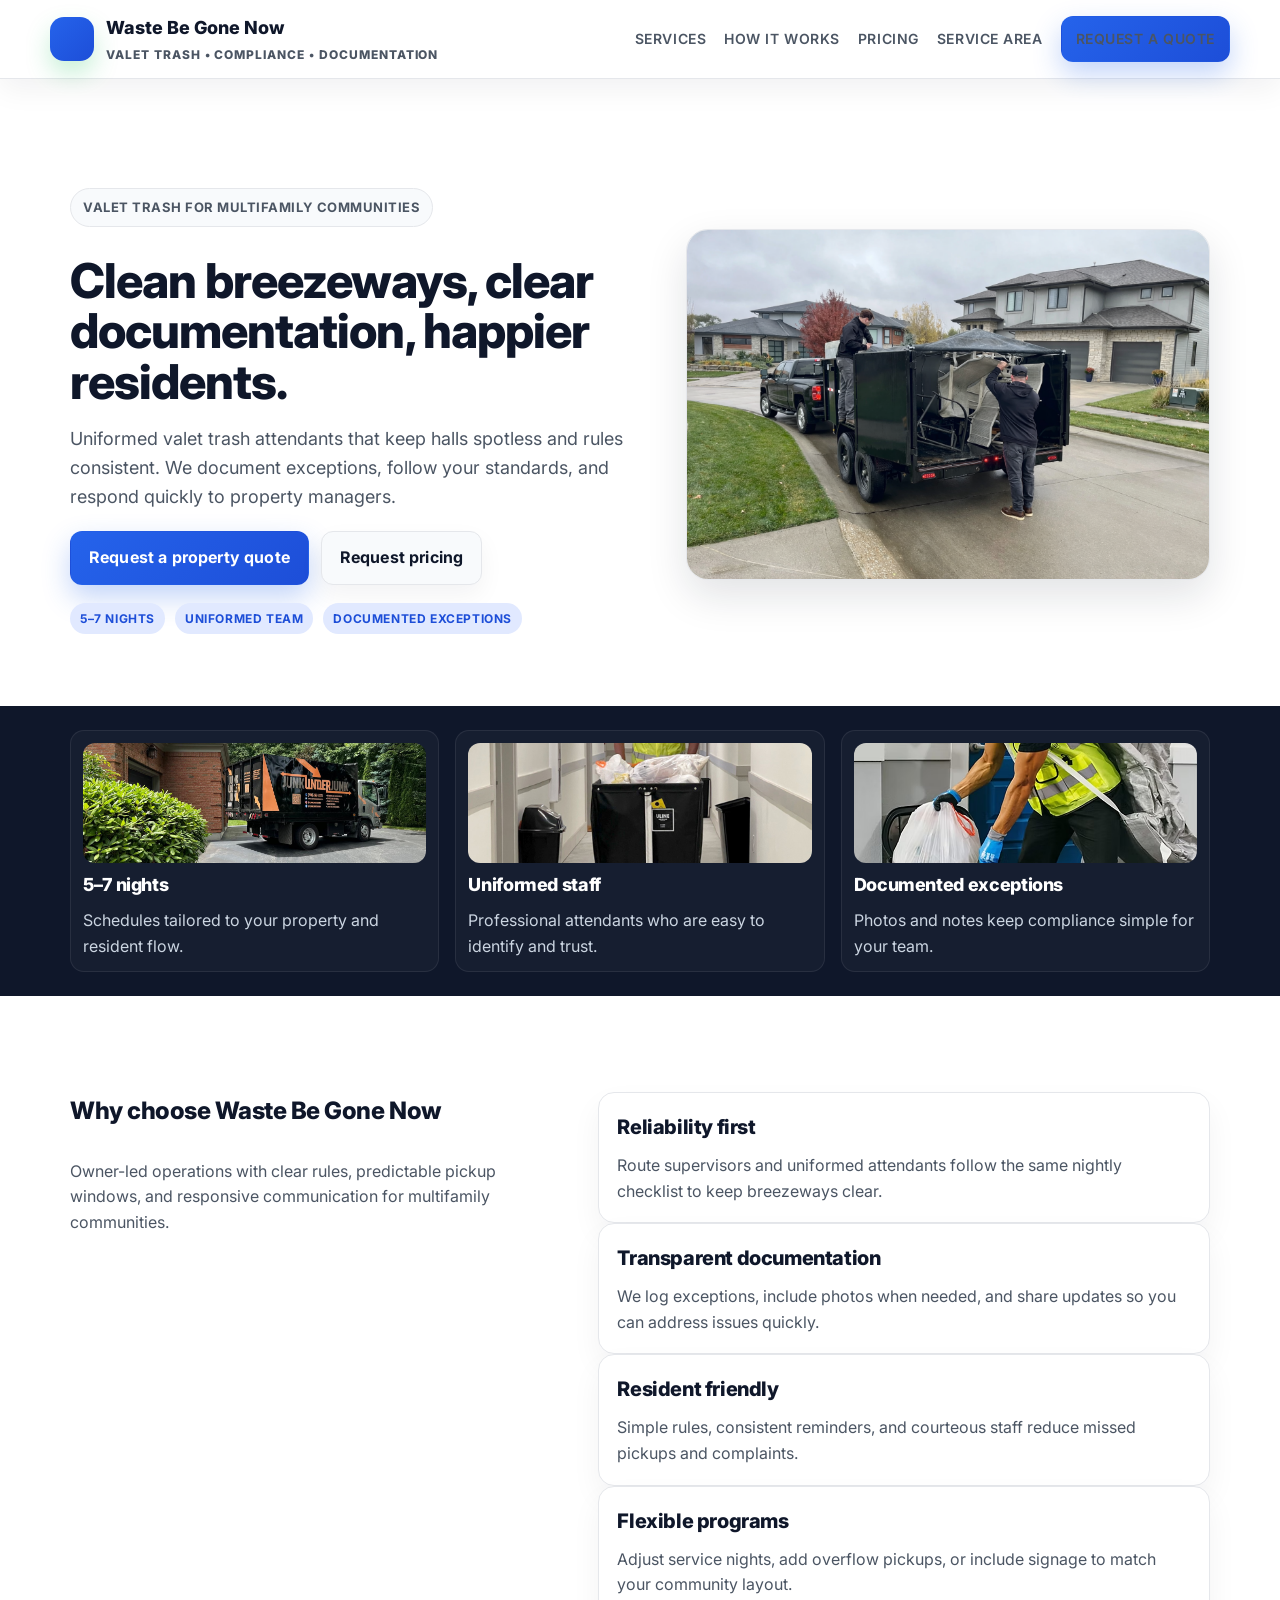
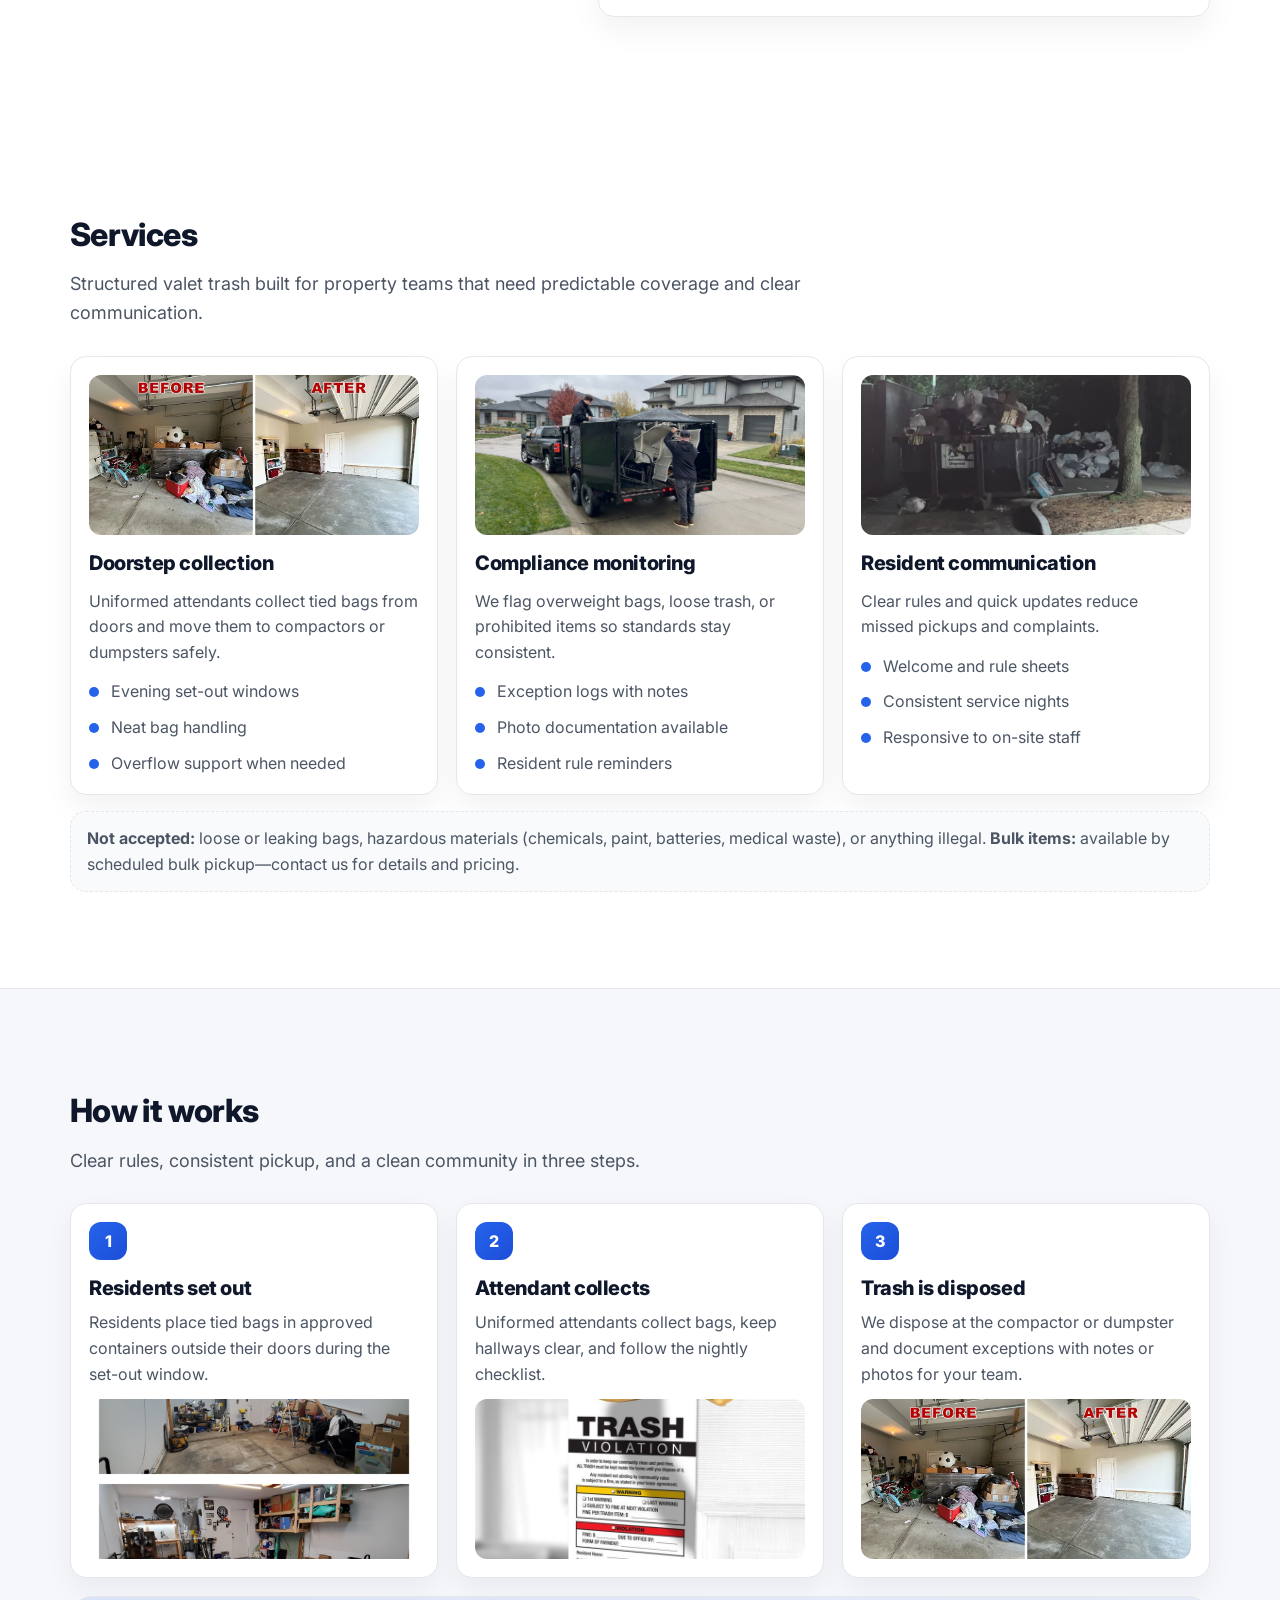
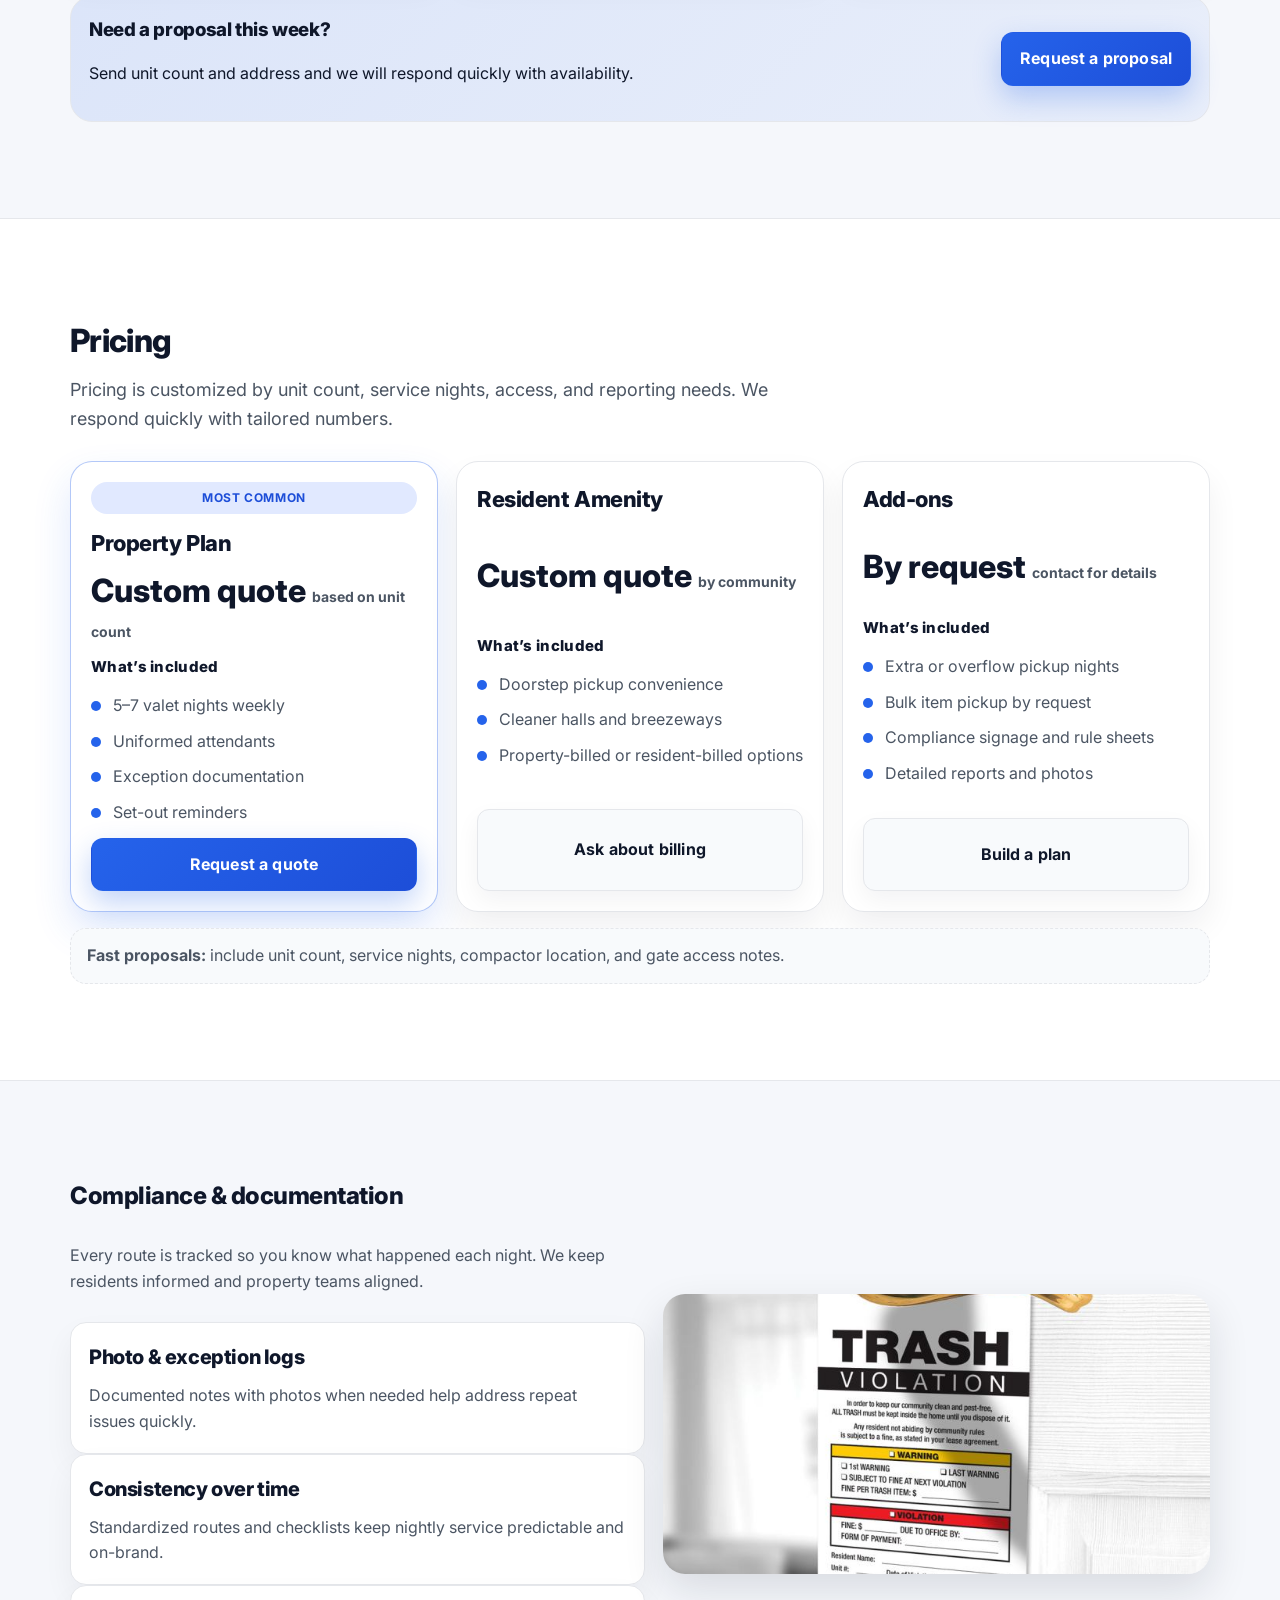
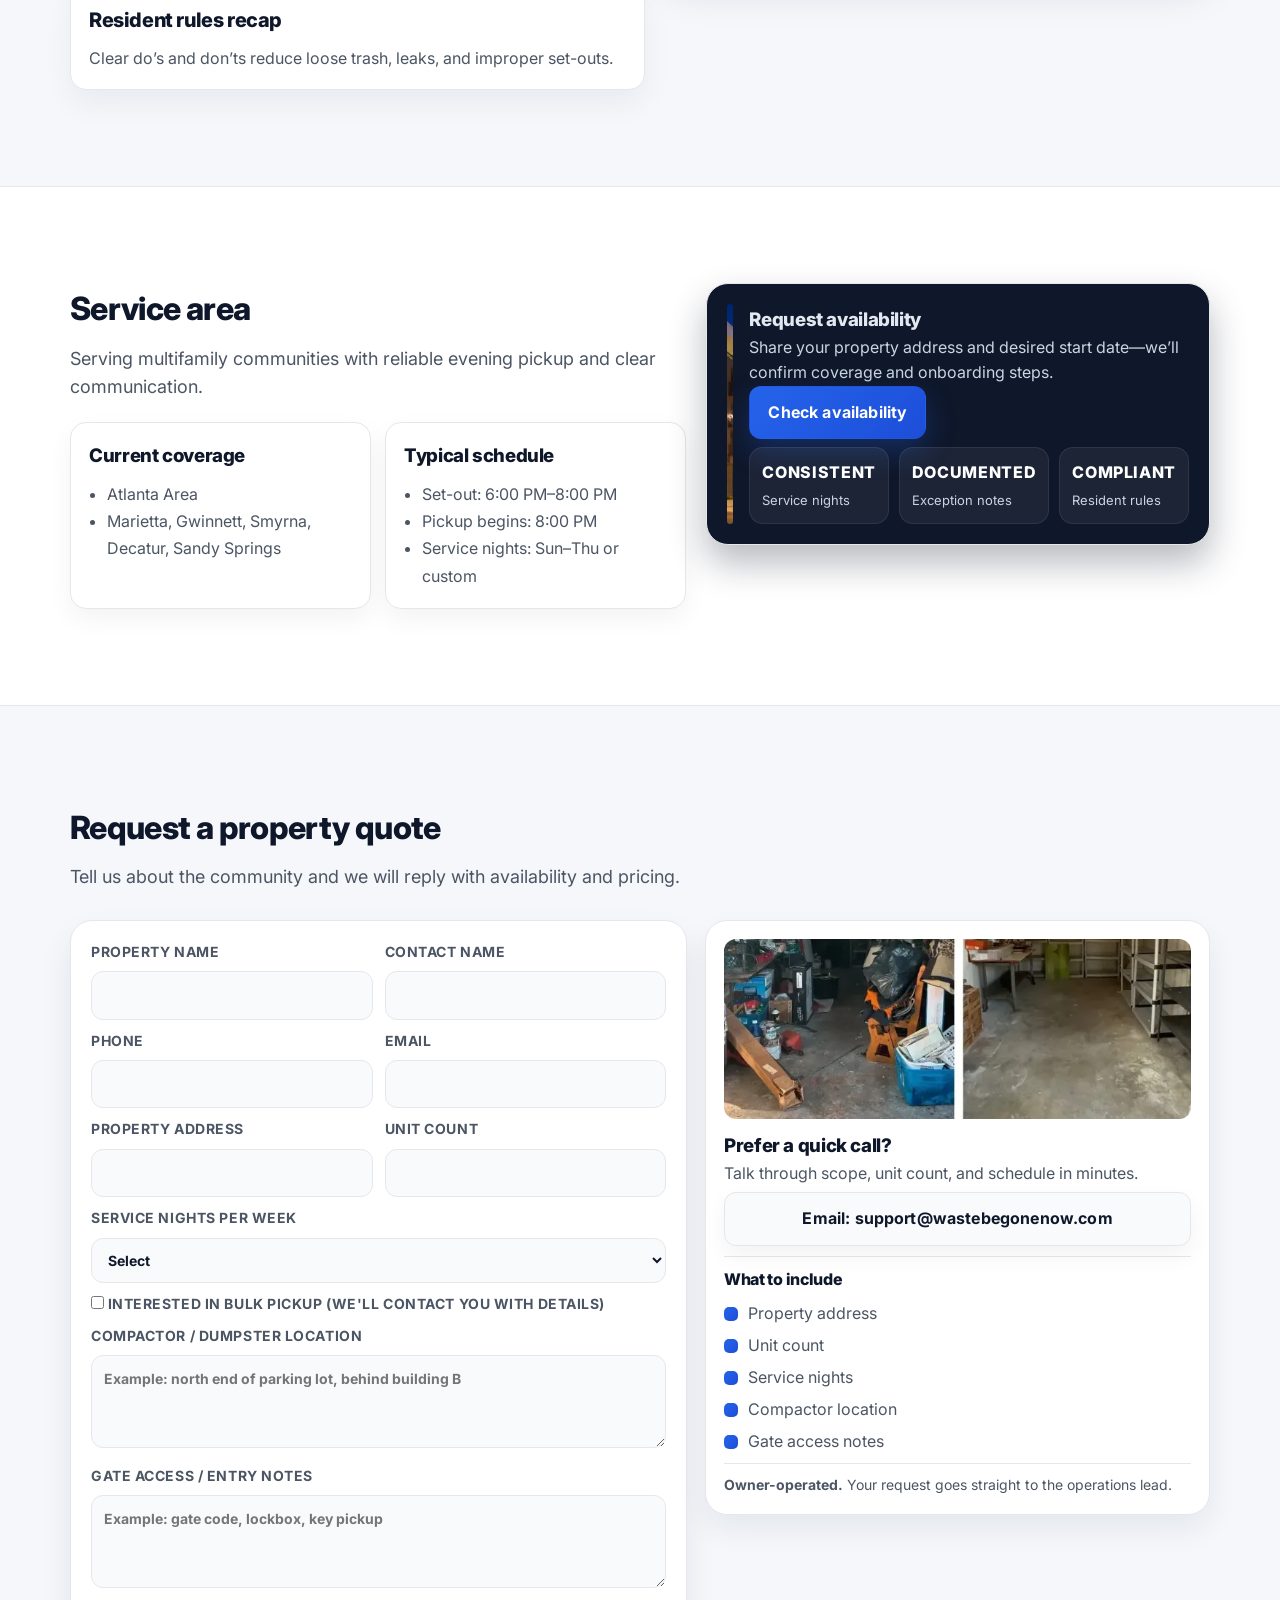
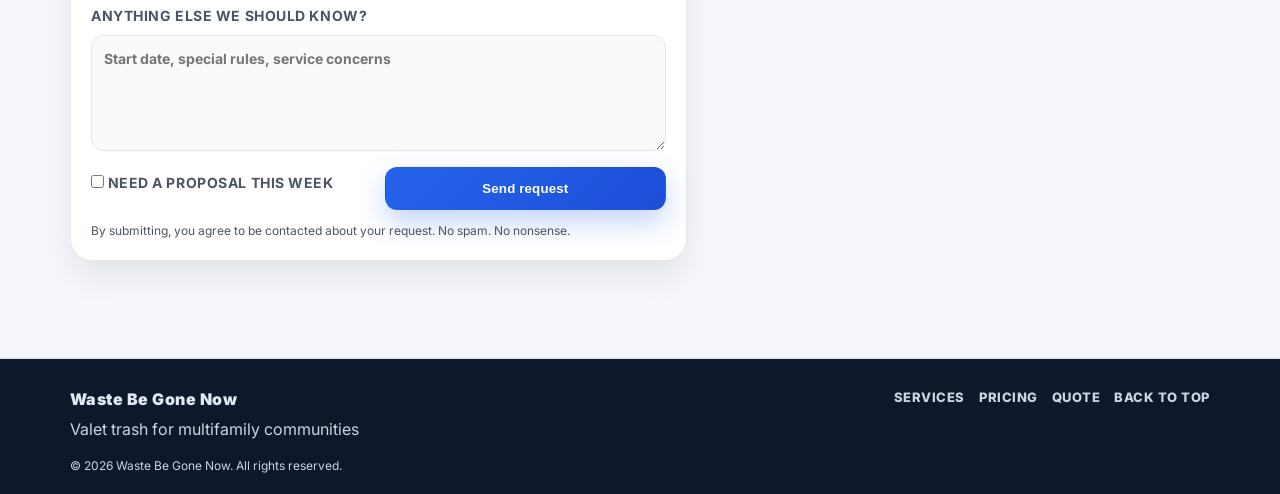
==== commit 408bdbea: "update" ====
--- a/index.html
+++ b/index.html
@@ -310,8 +310,8 @@
             <div class="miniCard reveal" style="--delay: 0ms">
               <h3>Current coverage</h3>
               <ul class="bullets">
-                <li>Atlanta Metro (example)</li>
-                <li>Marietta, Smyrna, Decatur, Sandy Springs (example)</li>
+                <li>Atlanta Area</li>
+                <li>Marietta, Gwinnett, Smyrna, Decatur, Sandy Springs </li>
               </ul>
             </div>
 
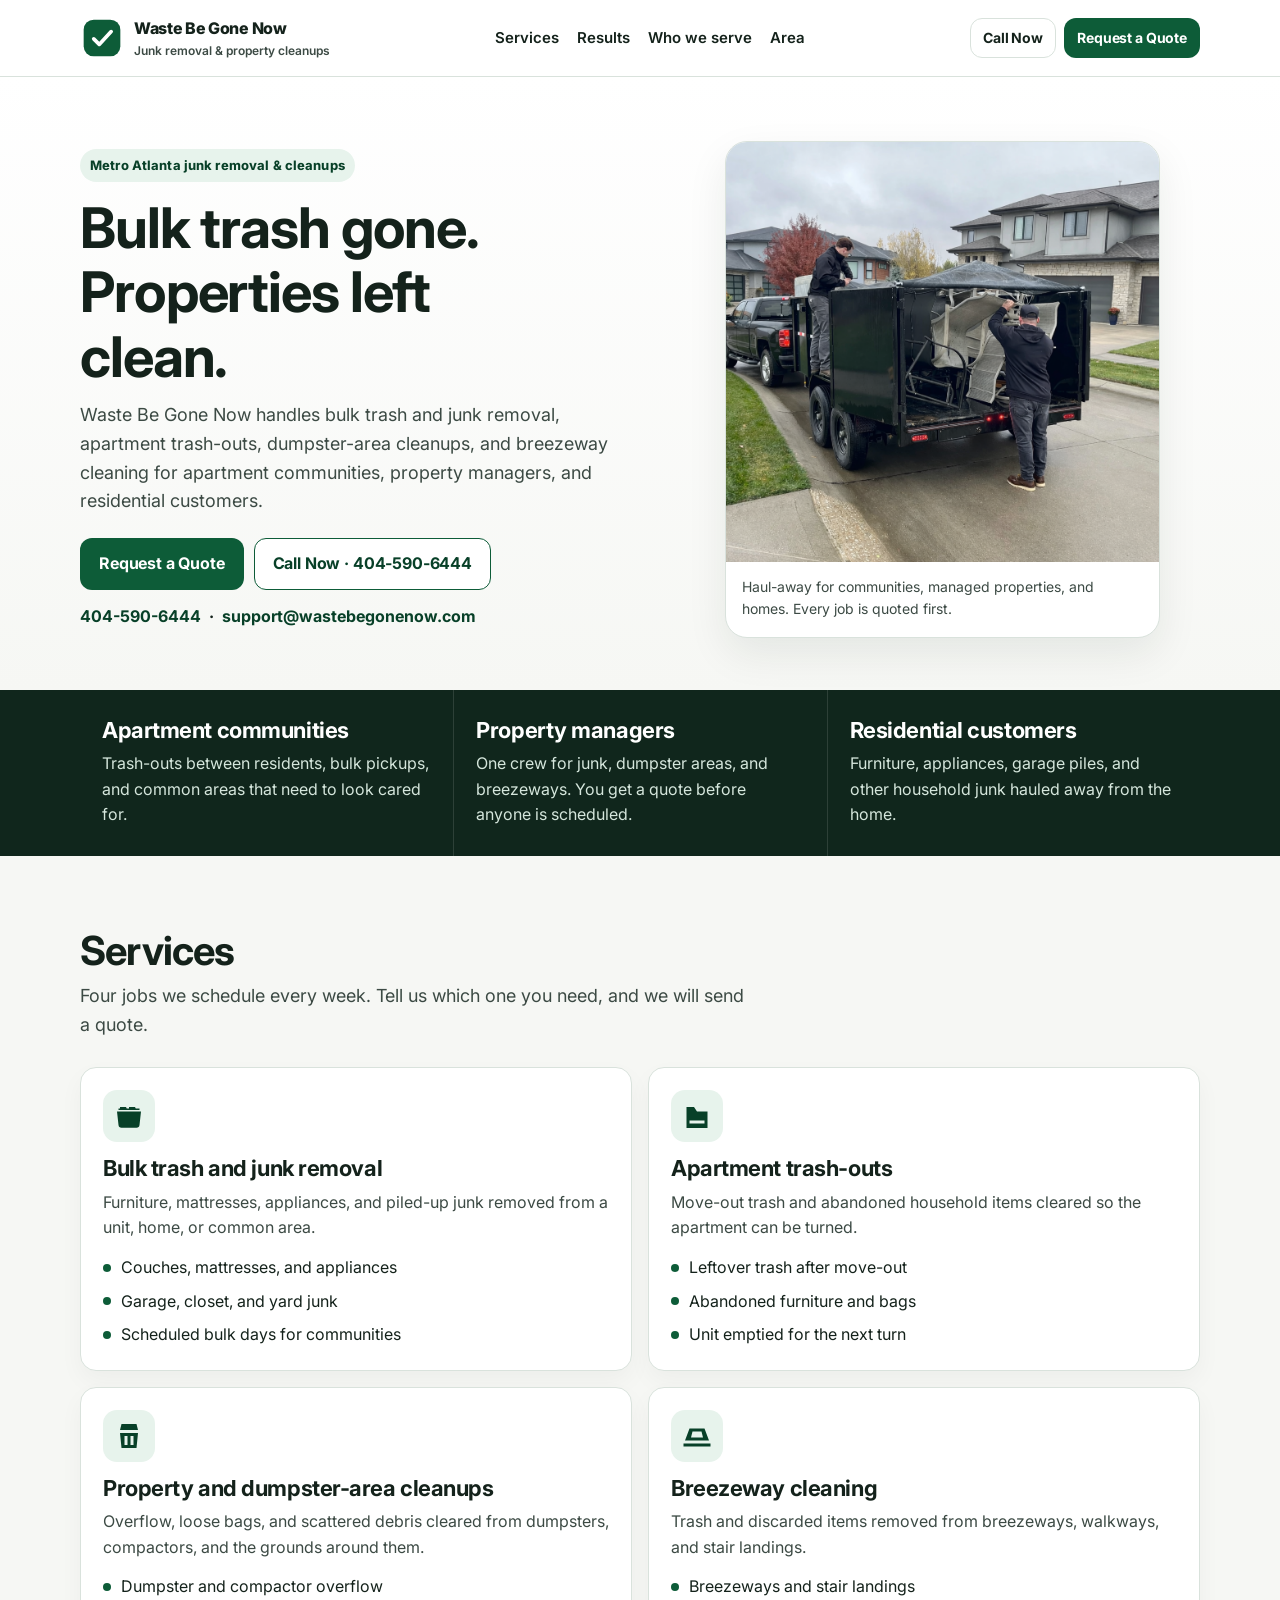
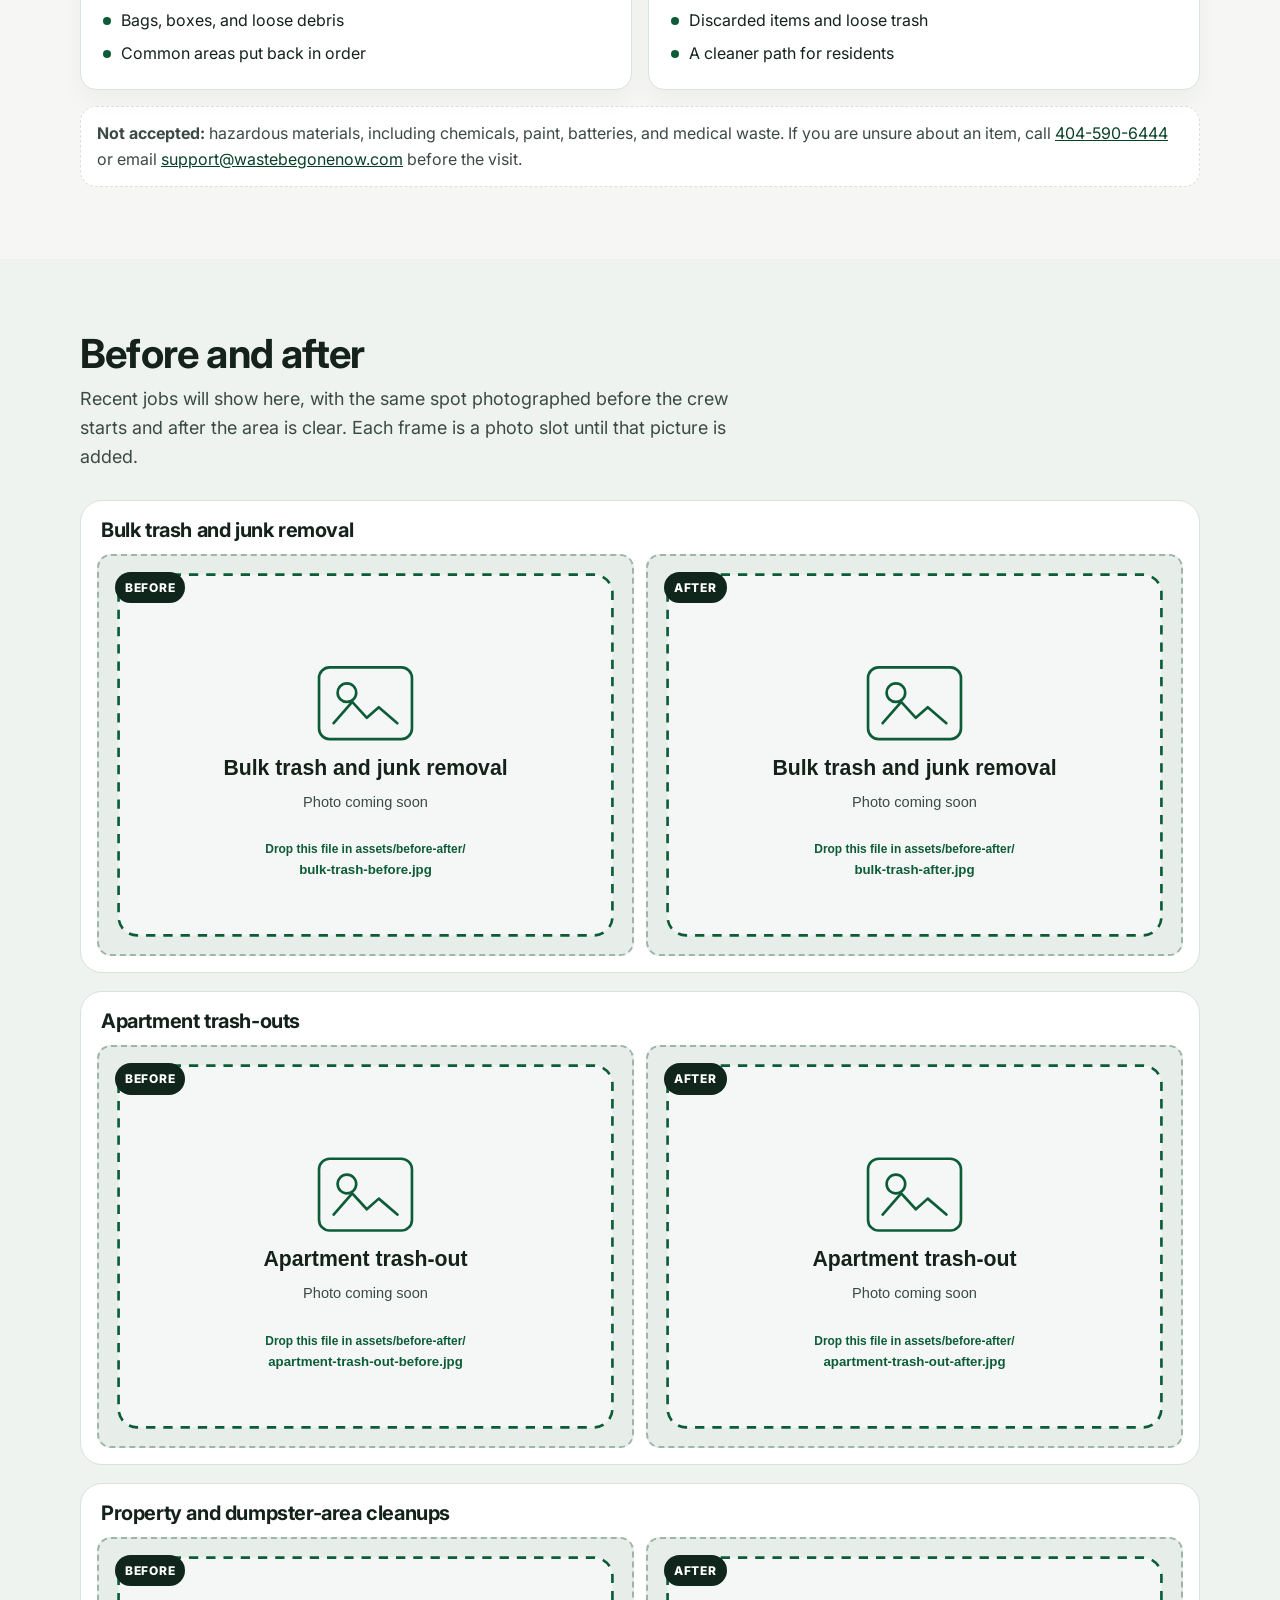
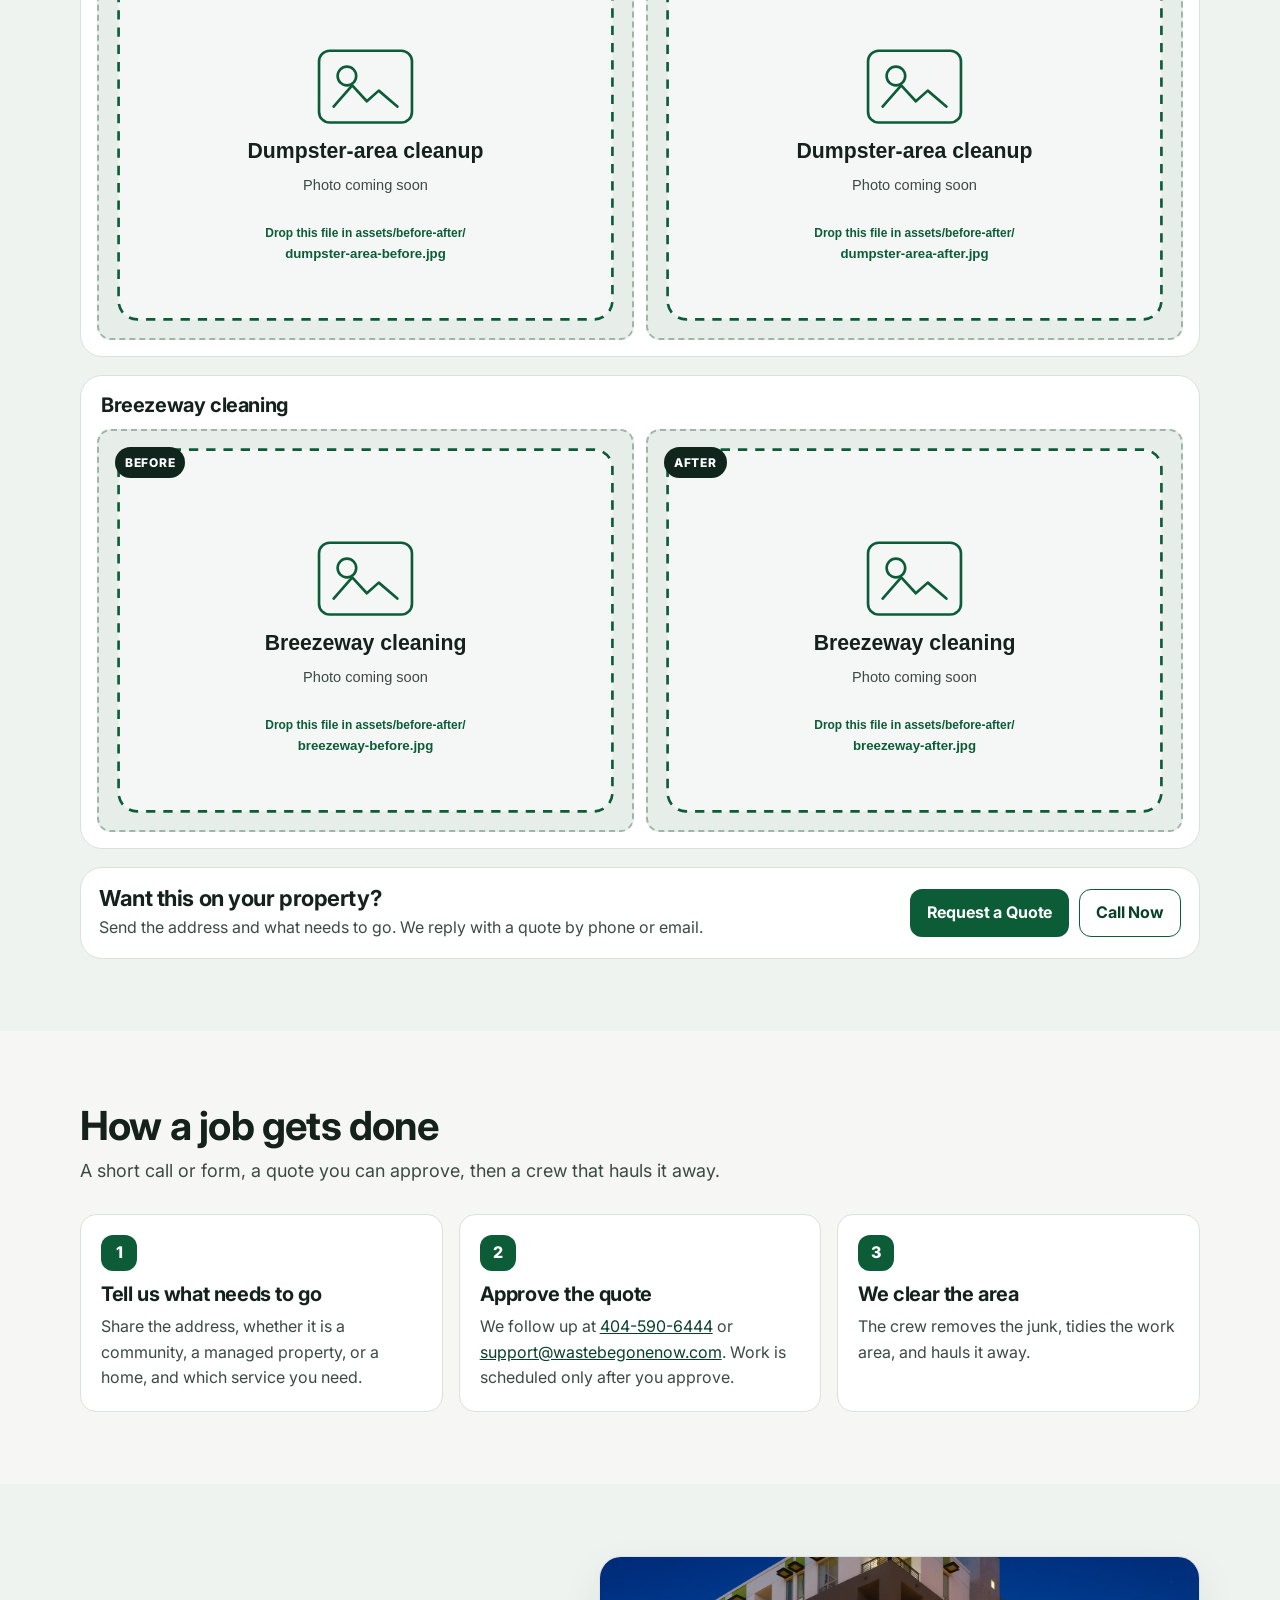
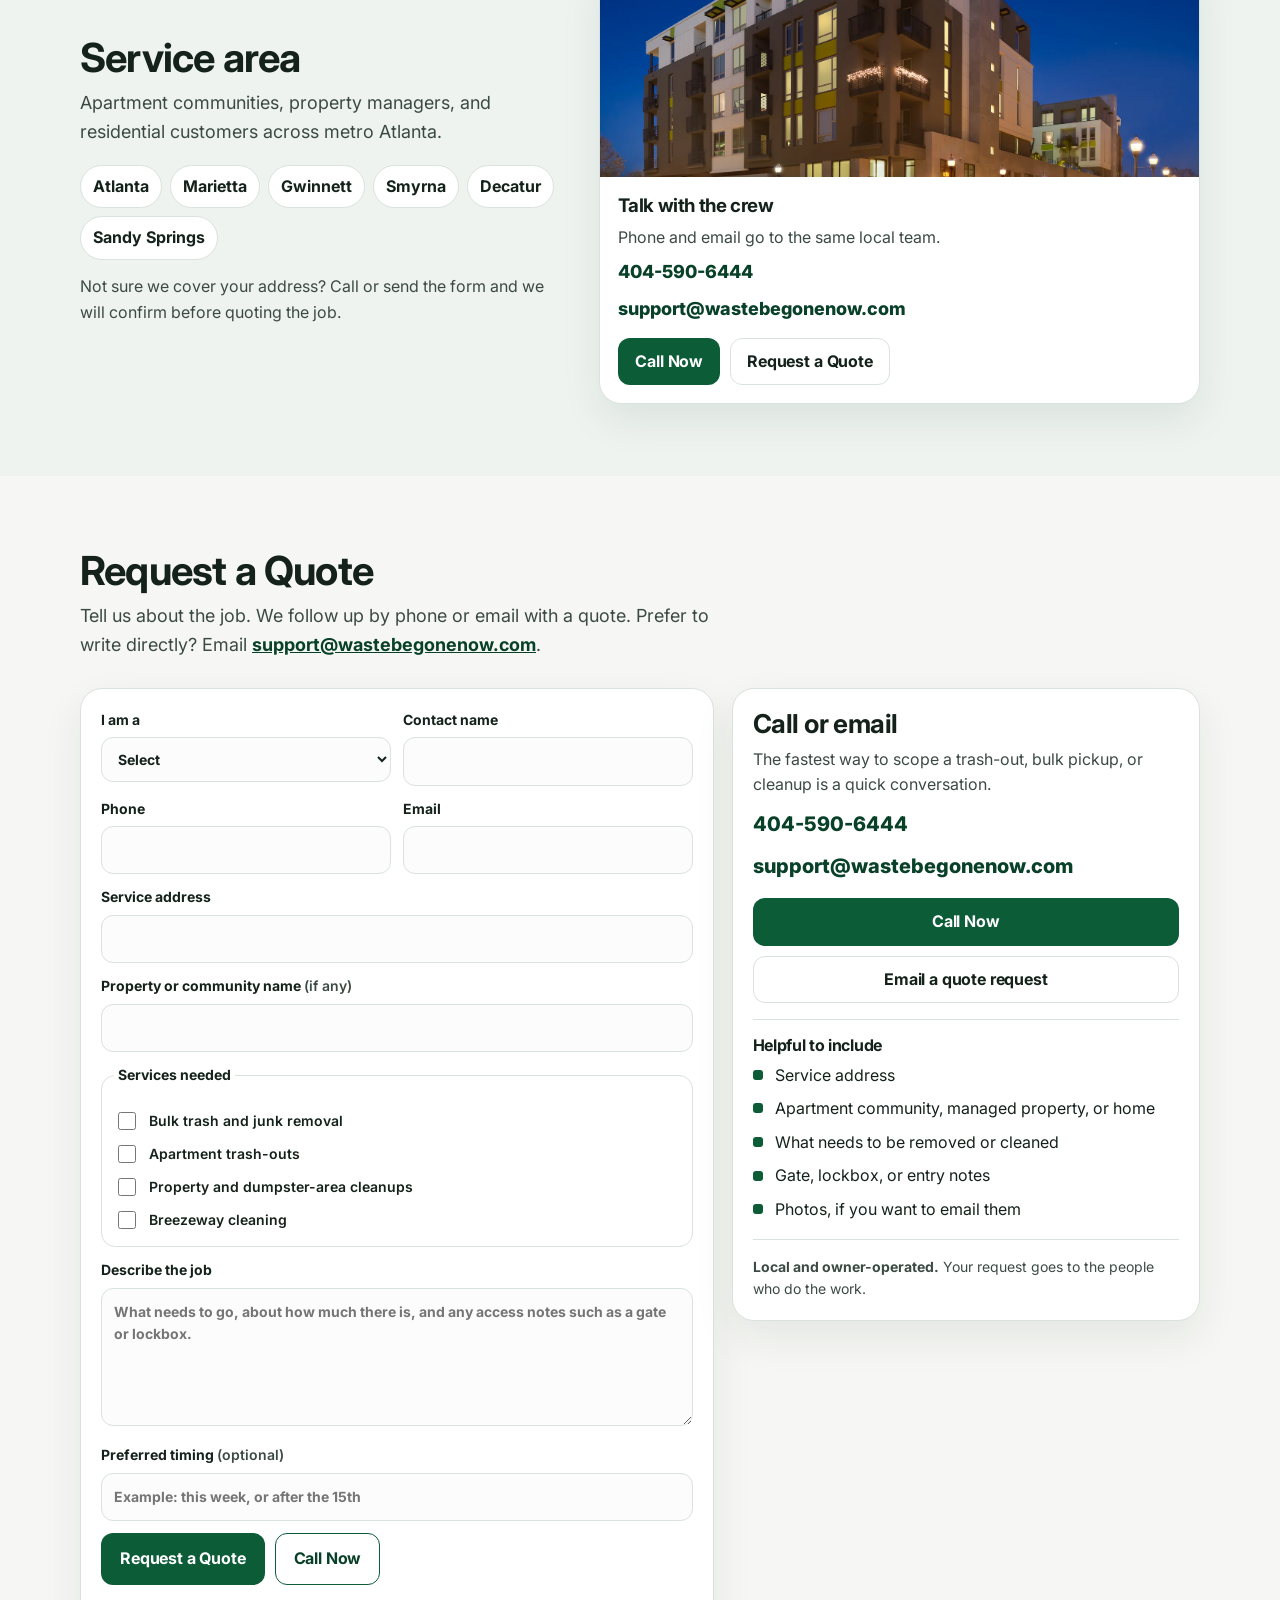
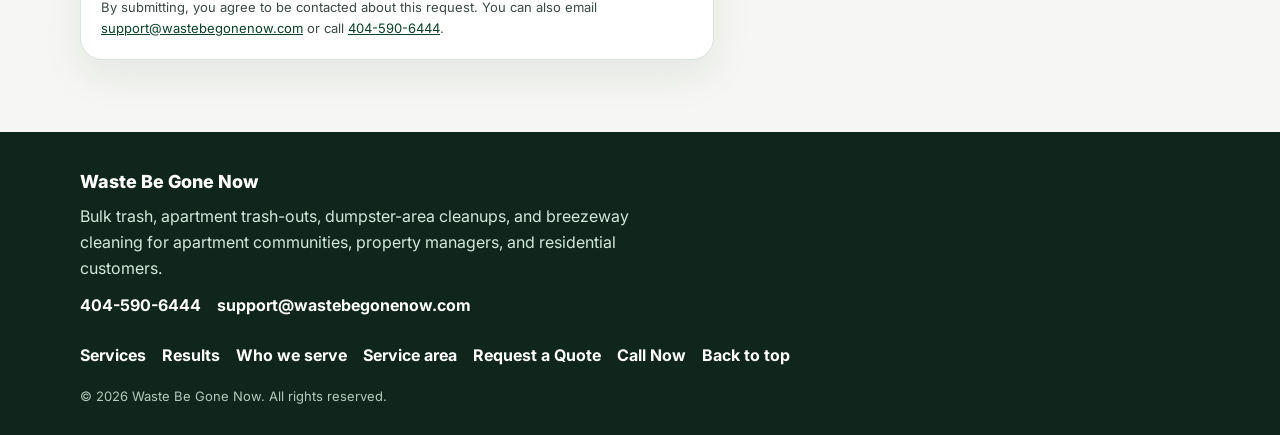
==== commit 9e376e03: "Retarget the site to quote-only cleanup services. Remove valet trash and every price, and lead with " ====
--- a/index.html
+++ b/index.html
@@ -4,13 +4,15 @@
   <meta charset="utf-8" />
   <meta name="viewport" content="width=device-width, initial-scale=1" />
 
-  <title>Waste Be Gone Now | Valet Trash for Apartments</title>
-  <meta name="description" content="Waste Be Gone Now delivers valet trash for multifamily communities. Doorstep pickup, clear rules, and documented service. Request a property quote." />
-
-  <meta property="og:title" content="Waste Be Gone Now | Valet Trash for Apartments" />
-  <meta property="og:description" content="Doorstep valet trash for multifamily properties. Clear rules, reliable pickup, and documented service." />
+  <title>Waste Be Gone Now | Bulk Trash, Trash-Outs &amp; Property Cleanups</title>
+  <meta name="description" content="Waste Be Gone Now hauls bulk trash and junk, completes apartment trash-outs, and cleans dumpster areas and breezeways for apartment communities, property managers, and residential customers in metro Atlanta. Call 404-590-6444 or request a quote." />
+  <link rel="canonical" href="https://wastebegonenow.com/" />
+  <meta name="theme-color" content="#0d5c38" />
+
+  <meta property="og:title" content="Waste Be Gone Now | Bulk Trash, Trash-Outs &amp; Property Cleanups" />
+  <meta property="og:description" content="Bulk trash and junk removal, apartment trash-outs, dumpster-area cleanups, and breezeway cleaning. Apartment communities, property managers, and homes. Request a quote or call 404-590-6444." />
   <meta property="og:type" content="website" />
-  <meta property="og:url" content="https://wastebegonenow.com" />
+  <meta property="og:url" content="https://wastebegonenow.com/" />
 
   <link rel="preconnect" href="https://fonts.googleapis.com" />
   <link rel="preconnect" href="https://fonts.gstatic.com" crossorigin />
@@ -18,6 +20,20 @@
 
   <link rel="icon" href="assets/favicon.svg" type="image/svg+xml" />
   <link rel="stylesheet" href="assets/styles.css" />
+
+  <script type="application/ld+json">
+  {
+    "@context": "https://schema.org",
+    "@type": "LocalBusiness",
+    "name": "Waste Be Gone Now",
+    "url": "https://wastebegonenow.com/",
+    "telephone": "+1-404-590-6444",
+    "email": "support@wastebegonenow.com",
+    "image": "https://wastebegonenow.com/assets/favicon.svg",
+    "areaServed": ["Atlanta", "Marietta", "Gwinnett", "Smyrna", "Decatur", "Sandy Springs"],
+    "description": "Bulk trash and junk removal, apartment trash-outs, property and dumpster-area cleanups, and breezeway cleaning for apartment communities, property managers, and residential customers."
+  }
+  </script>
 </head>
 
 <body>
@@ -26,352 +42,376 @@
   <header class="header" id="top">
     <div class="container header__inner">
       <a class="brand" href="#top" aria-label="Waste Be Gone Now home">
-        <span class="brand__mark" aria-hidden="true"></span>
+        <img class="brand__mark" src="assets/favicon.svg" alt="" width="44" height="44" />
         <span class="brand__text">
           <span class="brand__name">Waste Be Gone Now</span>
-          <span class="brand__tag">Valet Trash • Compliance • Documentation</span>
+          <span class="brand__tag">Junk removal &amp; property cleanups</span>
         </span>
       </a>
 
       <nav class="nav" aria-label="Primary">
-        <button class="nav__toggle" id="navToggle" aria-expanded="false" aria-controls="navMenu">
+        <ul class="nav__menu" id="navMenu">
+          <li><a href="#services">Services</a></li>
+          <li><a href="#results">Results</a></li>
+          <li><a href="#who">Who we serve</a></li>
+          <li><a href="#areas">Area</a></li>
+          <li class="nav__mobileCtas">
+            <a class="btn btn--call" href="tel:4045906444">Call Now</a>
+            <a class="btn btn--primary" href="#quote">Request a Quote</a>
+          </li>
+        </ul>
+      </nav>
+
+      <div class="header__tools">
+        <a class="btn btn--ghost btn--sm header__call" href="tel:4045906444">Call Now</a>
+        <a class="btn btn--primary btn--sm header__quote" href="#quote">Request a Quote</a>
+        <button class="nav__toggle" id="navToggle" type="button" aria-expanded="false" aria-controls="navMenu">
           <span class="nav__toggleLines" aria-hidden="true"></span>
           <span class="sr-only">Menu</span>
         </button>
-
-        <ul class="nav__menu" id="navMenu">
-          <li><a href="#services">Services</a></li>
-          <li><a href="#how-it-works">How it works</a></li>
-          <li><a href="#pricing">Pricing</a></li>
-          <li><a href="#areas">Service area</a></li>
-          <li><a class="btn btn--sm btn--primary" href="#quote">Request a quote</a></li>
-        </ul>
-      </nav>
+      </div>
     </div>
   </header>
 
   <main id="main">
     <section class="hero">
       <div class="container hero__grid">
-        <div class="hero__copy reveal" style="--delay: 0ms">
-          <p class="pill">Valet trash for multifamily communities</p>
-          <h1>Clean breezeways, clear documentation, happier residents.</h1>
+        <div class="hero__copy reveal">
+          <p class="pill">Metro Atlanta junk removal &amp; cleanups</p>
+          <h1>Bulk trash gone. Properties left clean.</h1>
           <p class="hero__sub">
-            Uniformed valet trash attendants that keep halls spotless and rules consistent. We document exceptions, follow your standards, and respond quickly to property managers.
+            Waste Be Gone Now handles bulk trash and junk removal, apartment trash-outs, dumpster-area cleanups, and breezeway cleaning for apartment communities, property managers, and residential customers.
           </p>
           <div class="hero__cta">
-            <a class="btn btn--primary" href="#quote">Request a property quote</a>
-            <a class="btn btn--ghost" href="#pricing">Request pricing</a>
+            <a class="btn btn--primary btn--lg" href="#quote">Request a Quote</a>
+            <a class="btn btn--call btn--lg" href="tel:4045906444">Call Now · 404-590-6444</a>
           </div>
-          <div class="hero__badges">
-            <span class="badge">5–7 nights</span>
-            <span class="badge">Uniformed team</span>
-            <span class="badge">Documented exceptions</span>
-          </div>
-        </div>
-        <div class="hero__panel reveal" style="--delay: 120ms">
-          <div class="panelCard panelCard--image">
-            <img class="panelCard__image" src="/assets/Loading+A+Dump+Trailer+During+Junk+Removal+Job.webp" alt="Crew loading a dump trailer during junk removal" loading="eager" />
-          </div>
-        </div>
-      </div>
-    </section>
-
-    <section class="trustStrip" aria-label="Service highlights">
-      <div class="container trustStrip__grid">
-        <div class="trustStrip__item">
-          <img class="trustStrip__image" src="/assets/690e8ce43003944aa40edb98_junk-under-junk-removal-service.jpg" alt="Team collecting junk consistently" />
-          <h3>5–7 nights</h3>
-          <p>Schedules tailored to your property and resident flow.</p>
-        </div>
-        <div class="trustStrip__item">
-          <img class="trustStrip__image" src="/assets/hallway-courier-3.jpg" alt="Uniformed attendant in hallway" />
-          <h3>Uniformed staff</h3>
-          <p>Professional attendants who are easy to identify and trust.</p>
-        </div>
-        <div class="trustStrip__item">
-          <img class="trustStrip__image" src="/assets/580fed_b1c2de60dd034a2d8e847bffa2021f53~mv2.avif" alt="Documented exceptions with notes" />
-          <h3>Documented exceptions</h3>
-          <p>Photos and notes keep compliance simple for your team.</p>
-        </div>
-      </div>
-    </section>
-
-    <section class="section" id="why">
-      <div class="container section__grid">
-        <div class="section__intro reveal" style="--delay: 0ms">
-          <h2>Why choose Waste Be Gone Now</h2>
-          <p>Owner-led operations with clear rules, predictable pickup windows, and responsive communication for multifamily communities.</p>
-        </div>
-        <div class="cards cards--two">
-          <article class="card reveal" style="--delay: 0ms">
-            <h3>Reliability first</h3>
-            <p>Route supervisors and uniformed attendants follow the same nightly checklist to keep breezeways clear.</p>
-          </article>
-          <article class="card reveal" style="--delay: 60ms">
-            <h3>Transparent documentation</h3>
-            <p>We log exceptions, include photos when needed, and share updates so you can address issues quickly.</p>
-          </article>
-          <article class="card reveal" style="--delay: 120ms">
-            <h3>Resident friendly</h3>
-            <p>Simple rules, consistent reminders, and courteous staff reduce missed pickups and complaints.</p>
-          </article>
-          <article class="card reveal" style="--delay: 180ms">
-            <h3>Flexible programs</h3>
-            <p>Adjust service nights, add overflow pickups, or include signage to match your community layout.</p>
-          </article>
-        </div>
+          <p class="hero__contact">
+            <a href="tel:4045906444">404-590-6444</a>
+            <span aria-hidden="true">·</span>
+            <a href="mailto:support@wastebegonenow.com">support@wastebegonenow.com</a>
+          </p>
+        </div>
+
+        <div class="hero__panel reveal">
+          <figure class="panelCard">
+            <img src="assets/Loading+A+Dump+Trailer+During+Junk+Removal+Job.webp" alt="Crew loading furniture and junk into a dump trailer" width="1200" height="800" />
+            <figcaption>Haul-away for communities, managed properties, and homes. Every job is quoted first.</figcaption>
+          </figure>
+        </div>
+      </div>
+    </section>
+
+    <section class="who" id="who" aria-label="Who we serve">
+      <div class="container who__grid">
+        <article class="who__item">
+          <h2>Apartment communities</h2>
+          <p>Trash-outs between residents, bulk pickups, and common areas that need to look cared for.</p>
+        </article>
+        <article class="who__item">
+          <h2>Property managers</h2>
+          <p>One crew for junk, dumpster areas, and breezeways. You get a quote before anyone is scheduled.</p>
+        </article>
+        <article class="who__item">
+          <h2>Residential customers</h2>
+          <p>Furniture, appliances, garage piles, and other household junk hauled away from the home.</p>
+        </article>
       </div>
     </section>
 
     <section class="section" id="services">
       <div class="container">
-        <div class="section__head reveal" style="--delay: 0ms">
+        <div class="section__head reveal">
           <h2>Services</h2>
-          <p>Structured valet trash built for property teams that need predictable coverage and clear communication.</p>
-        </div>
-
-        <div class="grid cards cards--three">
-          <article class="card reveal" style="--delay: 0ms">
-            <img class="card__image" src="/assets/garage-cleanout-services.webp" alt="Doorstep trash pickup" />
-            <h3>Doorstep collection</h3>
-            <p>Uniformed attendants collect tied bags from doors and move them to compactors or dumpsters safely.</p>
+          <p>Four jobs we schedule every week. Tell us which one you need, and we will send a quote.</p>
+        </div>
+
+        <div class="serviceGrid">
+          <article class="service reveal">
+            <div class="service__icon" aria-hidden="true">
+              <svg viewBox="0 0 48 48" width="36" height="36"><path fill="currentColor" d="M8 18h32l-2 18a4 4 0 0 1-4 3.6H14a4 4 0 0 1-4-3.6L8 18zm4-6h8l2 4H12l0-4zm12 0h8l2 4H24l0-4zM10 14h28v2H10v-2z"/></svg>
+            </div>
+            <h3>Bulk trash and junk removal</h3>
+            <p>Furniture, mattresses, appliances, and piled-up junk removed from a unit, home, or common area.</p>
             <ul class="iconList">
-              <li>Evening set-out windows</li>
-              <li>Neat bag handling</li>
-              <li>Overflow support when needed</li>
+              <li>Couches, mattresses, and appliances</li>
+              <li>Garage, closet, and yard junk</li>
+              <li>Scheduled bulk days for communities</li>
             </ul>
           </article>
 
-          <article class="card reveal" style="--delay: 60ms">
-            <img class="card__image" src="/assets/Loading+A+Dump+Trailer+During+Junk+Removal+Job.webp" alt="Evening trash collection" />
-            <h3>Compliance monitoring</h3>
-            <p>We flag overweight bags, loose trash, or prohibited items so standards stay consistent.</p>
+          <article class="service reveal">
+            <div class="service__icon" aria-hidden="true">
+              <svg viewBox="0 0 48 48" width="36" height="36"><path fill="currentColor" d="M10 20V12h10l4 6h14v22H10V20zm6-4h6l2 4h-8V16zm18 14H14v4h20v-4z"/></svg>
+            </div>
+            <h3>Apartment trash-outs</h3>
+            <p>Move-out trash and abandoned household items cleared so the apartment can be turned.</p>
             <ul class="iconList">
-              <li>Exception logs with notes</li>
-              <li>Photo documentation available</li>
-              <li>Resident rule reminders</li>
+              <li>Leftover trash after move-out</li>
+              <li>Abandoned furniture and bags</li>
+              <li>Unit emptied for the next turn</li>
             </ul>
           </article>
 
-          <article class="card reveal" style="--delay: 120ms">
-            <img class="card__image" src="/assets/1ee3404a-06dd-4ca0-b830-0e1b4d068e1a_1920x1080.jpg" alt="Proper trash disposal" />
-            <h3>Resident communication</h3>
-            <p>Clear rules and quick updates reduce missed pickups and complaints.</p>
+          <article class="service reveal">
+            <div class="service__icon" aria-hidden="true">
+              <svg viewBox="0 0 48 48" width="36" height="36"><path fill="currentColor" d="M14 8h20l2 8H12l2-8zm-2 12h24l-2 20H14L12 20zm6 4v12h4V24h-4zm8 0v12h4V24h-4z"/></svg>
+            </div>
+            <h3>Property and dumpster-area cleanups</h3>
+            <p>Overflow, loose bags, and scattered debris cleared from dumpsters, compactors, and the grounds around them.</p>
             <ul class="iconList">
-              <li>Welcome and rule sheets</li>
-              <li>Consistent service nights</li>
-              <li>Responsive to on-site staff</li>
+              <li>Dumpster and compactor overflow</li>
+              <li>Bags, boxes, and loose debris</li>
+              <li>Common areas put back in order</li>
             </ul>
           </article>
-        </div>
-
-        <div class="note reveal" style="--delay: 120ms">
-          <strong>Not accepted:</strong> loose or leaking bags, hazardous materials (chemicals, paint, batteries, medical waste), or anything illegal.
-          <strong>Bulk items:</strong> available by scheduled bulk pickup—contact us for details and pricing.
-        </div>
-      </div>
-    </section>
-
-    <section class="section section--muted" id="how-it-works">
-      <span id="how" class="anchor"></span>
+
+          <article class="service reveal">
+            <div class="service__icon" aria-hidden="true">
+              <svg viewBox="0 0 48 48" width="36" height="36"><path fill="currentColor" d="M6 34h36v4H6v-4zM8 30l6-16h20l6 16H8zm8-4h16l-2-8H18l-2 8z"/></svg>
+            </div>
+            <h3>Breezeway cleaning</h3>
+            <p>Trash and discarded items removed from breezeways, walkways, and stair landings.</p>
+            <ul class="iconList">
+              <li>Breezeways and stair landings</li>
+              <li>Discarded items and loose trash</li>
+              <li>A cleaner path for residents</li>
+            </ul>
+          </article>
+        </div>
+
+        <p class="note reveal">
+          <strong>Not accepted:</strong> hazardous materials, including chemicals, paint, batteries, and medical waste. If you are unsure about an item, call <a href="tel:4045906444">404-590-6444</a> or email <a href="mailto:support@wastebegonenow.com">support@wastebegonenow.com</a> before the visit.
+        </p>
+      </div>
+    </section>
+
+    <!--
+      Before-and-after photos
+      Drop real photos in assets/before-after/ using the names in assets/before-after/README.md.
+      The page swaps the placeholder SVG for a .jpg, .jpeg, .webp, or .png with the same base name.
+      No HTML edit is required.
+    -->
+    <section class="section section--muted" id="results">
       <div class="container">
-        <div class="section__head reveal" style="--delay: 0ms">
-          <h2>How it works</h2>
-          <p>Clear rules, consistent pickup, and a clean community in three steps.</p>
-        </div>
-
-        <div class="steps">
-          <div class="step reveal" style="--delay: 0ms">
+        <div class="section__head reveal">
+          <h2>Before and after</h2>
+          <p>Recent jobs will show here, with the same spot photographed before the crew starts and after the area is clear. Each frame is a photo slot until that picture is added.</p>
+        </div>
+
+        <div class="baList">
+          <article class="baCard reveal">
+            <h3>Bulk trash and junk removal</h3>
+            <div class="baCard__pair">
+              <figure class="baShot">
+                <img
+                  src="assets/before-after/bulk-trash-before.svg"
+                  data-photo="assets/before-after/bulk-trash-before"
+                  data-live-alt="Before photo of a bulk trash and junk removal job."
+                  alt="Photo slot for a before picture of bulk trash and junk removal. Add bulk-trash-before.jpg to replace this placeholder."
+                  width="800"
+                  height="600"
+                />
+                <figcaption>Before</figcaption>
+              </figure>
+              <figure class="baShot">
+                <img
+                  src="assets/before-after/bulk-trash-after.svg"
+                  data-photo="assets/before-after/bulk-trash-after"
+                  data-live-alt="After photo of a bulk trash and junk removal job."
+                  alt="Photo slot for an after picture of bulk trash and junk removal. Add bulk-trash-after.jpg to replace this placeholder."
+                  width="800"
+                  height="600"
+                />
+                <figcaption>After</figcaption>
+              </figure>
+            </div>
+          </article>
+
+          <article class="baCard reveal">
+            <h3>Apartment trash-outs</h3>
+            <div class="baCard__pair">
+              <figure class="baShot">
+                <img
+                  src="assets/before-after/apartment-trash-out-before.svg"
+                  data-photo="assets/before-after/apartment-trash-out-before"
+                  data-live-alt="Before photo of an apartment trash-out."
+                  alt="Photo slot for a before picture of an apartment trash-out. Add apartment-trash-out-before.jpg to replace this placeholder."
+                  width="800"
+                  height="600"
+                />
+                <figcaption>Before</figcaption>
+              </figure>
+              <figure class="baShot">
+                <img
+                  src="assets/before-after/apartment-trash-out-after.svg"
+                  data-photo="assets/before-after/apartment-trash-out-after"
+                  data-live-alt="After photo of an apartment trash-out."
+                  alt="Photo slot for an after picture of an apartment trash-out. Add apartment-trash-out-after.jpg to replace this placeholder."
+                  width="800"
+                  height="600"
+                />
+                <figcaption>After</figcaption>
+              </figure>
+            </div>
+          </article>
+
+          <article class="baCard reveal">
+            <h3>Property and dumpster-area cleanups</h3>
+            <div class="baCard__pair">
+              <figure class="baShot">
+                <img
+                  src="assets/before-after/dumpster-area-before.svg"
+                  data-photo="assets/before-after/dumpster-area-before"
+                  data-live-alt="Before photo of a property and dumpster-area cleanup."
+                  alt="Photo slot for a before picture of a dumpster-area cleanup. Add dumpster-area-before.jpg to replace this placeholder."
+                  width="800"
+                  height="600"
+                />
+                <figcaption>Before</figcaption>
+              </figure>
+              <figure class="baShot">
+                <img
+                  src="assets/before-after/dumpster-area-after.svg"
+                  data-photo="assets/before-after/dumpster-area-after"
+                  data-live-alt="After photo of a property and dumpster-area cleanup."
+                  alt="Photo slot for an after picture of a dumpster-area cleanup. Add dumpster-area-after.jpg to replace this placeholder."
+                  width="800"
+                  height="600"
+                />
+                <figcaption>After</figcaption>
+              </figure>
+            </div>
+          </article>
+
+          <article class="baCard reveal">
+            <h3>Breezeway cleaning</h3>
+            <div class="baCard__pair">
+              <figure class="baShot">
+                <img
+                  src="assets/before-after/breezeway-before.svg"
+                  data-photo="assets/before-after/breezeway-before"
+                  data-live-alt="Before photo of a breezeway cleaning."
+                  alt="Photo slot for a before picture of breezeway cleaning. Add breezeway-before.jpg to replace this placeholder."
+                  width="800"
+                  height="600"
+                />
+                <figcaption>Before</figcaption>
+              </figure>
+              <figure class="baShot">
+                <img
+                  src="assets/before-after/breezeway-after.svg"
+                  data-photo="assets/before-after/breezeway-after"
+                  data-live-alt="After photo of a breezeway cleaning."
+                  alt="Photo slot for an after picture of breezeway cleaning. Add breezeway-after.jpg to replace this placeholder."
+                  width="800"
+                  height="600"
+                />
+                <figcaption>After</figcaption>
+              </figure>
+            </div>
+          </article>
+        </div>
+
+        <div class="callout reveal">
+          <div>
+            <h3>Want this on your property?</h3>
+            <p>Send the address and what needs to go. We reply with a quote by phone or email.</p>
+          </div>
+          <div class="callout__actions">
+            <a class="btn btn--primary" href="#quote">Request a Quote</a>
+            <a class="btn btn--call" href="tel:4045906444">Call Now</a>
+          </div>
+        </div>
+      </div>
+    </section>
+
+    <section class="section" id="how-it-works">
+      <div class="container">
+        <div class="section__head reveal">
+          <h2>How a job gets done</h2>
+          <p>A short call or form, a quote you can approve, then a crew that hauls it away.</p>
+        </div>
+
+        <ol class="steps">
+          <li class="step reveal">
             <div class="step__num">1</div>
-            <h3>Residents set out</h3>
-            <p>Residents place tied bags in approved containers outside their doors during the set-out window.</p>
-            <img class="step__image" src="/assets/BYibo08.jpeg" alt="Residents set out trash" />
-          </div>
-          <div class="step reveal" style="--delay: 80ms">
+            <h3>Tell us what needs to go</h3>
+            <p>Share the address, whether it is a community, a managed property, or a home, and which service you need.</p>
+          </li>
+          <li class="step reveal">
             <div class="step__num">2</div>
-            <h3>Attendant collects</h3>
-            <p>Uniformed attendants collect bags, keep hallways clear, and follow the nightly checklist.</p>
-            <img class="step__image" src="/assets/6742calt.jpg" alt="Attendant collects trash" />
-          </div>
-          <div class="step reveal" style="--delay: 160ms">
+            <h3>Approve the quote</h3>
+            <p>We follow up at <a href="tel:4045906444">404-590-6444</a> or <a href="mailto:support@wastebegonenow.com">support@wastebegonenow.com</a>. Work is scheduled only after you approve.</p>
+          </li>
+          <li class="step reveal">
             <div class="step__num">3</div>
-            <h3>Trash is disposed</h3>
-            <p>We dispose at the compactor or dumpster and document exceptions with notes or photos for your team.</p>
-            <img class="step__image" src="/assets/garage-cleanout-services.webp" alt="Trash disposed properly" />
-          </div>
-        </div>
-
-        <div class="callout reveal" style="--delay: 120ms">
-          <div>
-            <h3>Need a proposal this week?</h3>
-            <p>Send unit count and address and we will respond quickly with availability.</p>
-          </div>
-          <a class="btn btn--primary" href="#quote">Request a proposal</a>
-        </div>
-      </div>
-    </section>
-
-    <section class="section" id="pricing">
-      <div class="container">
-        <div class="section__head reveal" style="--delay: 0ms">
-          <h2>Pricing</h2>
-          <p>Pricing is customized by unit count, service nights, access, and reporting needs. We respond quickly with tailored numbers.</p>
-        </div>
-
-        <div class="pricing">
-          <article class="priceCard priceCard--featured reveal" style="--delay: 0ms">
-            <div class="badge badge--accent">Most common</div>
-            <h3>Property Plan</h3>
-            <p class="priceCard__price">Custom quote<span>based on unit count</span></p>
-            <div class="priceCard__list">
-              <h4>What’s included</h4>
-              <ul class="iconList">
-                <li>5–7 valet nights weekly</li>
-                <li>Uniformed attendants</li>
-                <li>Exception documentation</li>
-                <li>Set-out reminders</li>
-              </ul>
-            </div>
-            <a class="btn btn--primary" href="#quote">Request a quote</a>
-          </article>
-
-          <article class="priceCard reveal" style="--delay: 90ms">
-            <h3>Resident Amenity</h3>
-            <p class="priceCard__price">Custom quote<span>by community</span></p>
-            <div class="priceCard__list">
-              <h4>What’s included</h4>
-              <ul class="iconList">
-                <li>Doorstep pickup convenience</li>
-                <li>Cleaner halls and breezeways</li>
-                <li>Property-billed or resident-billed options</li>
-              </ul>
-            </div>
-            <a class="btn btn--ghost" href="#quote">Ask about billing</a>
-          </article>
-
-          <article class="priceCard reveal" style="--delay: 180ms">
-            <h3>Add-ons</h3>
-            <p class="priceCard__price">By request<span>contact for details</span></p>
-            <div class="priceCard__list">
-              <h4>What’s included</h4>
-              <ul class="iconList">
-                <li>Extra or overflow pickup nights</li>
-                <li>Bulk item pickup by request</li>
-                <li>Compliance signage and rule sheets</li>
-                <li>Detailed reports and photos</li>
-              </ul>
-            </div>
-            <a class="btn btn--ghost" href="#quote">Build a plan</a>
-          </article>
-        </div>
-
-        <div class="note reveal" style="--delay: 120ms">
-          <strong>Fast proposals:</strong> include unit count, service nights, compactor location, and gate access notes.
-        </div>
-      </div>
-    </section>
-
-    <section class="section section--muted" id="compliance">
-      <div class="container compliance">
-        <div class="section__intro reveal" style="--delay: 0ms">
-          <h2>Compliance &amp; documentation</h2>
-          <p>Every route is tracked so you know what happened each night. We keep residents informed and property teams aligned.</p>
-          <div class="cards cards--three">
-            <article class="card reveal" style="--delay: 0ms">
-              <h3>Photo &amp; exception logs</h3>
-              <p>Documented notes with photos when needed help address repeat issues quickly.</p>
-            </article>
-            <article class="card reveal" style="--delay: 60ms">
-              <h3>Consistency over time</h3>
-              <p>Standardized routes and checklists keep nightly service predictable and on-brand.</p>
-            </article>
-            <article class="card reveal" style="--delay: 120ms">
-              <h3>Resident rules recap</h3>
-              <p>Clear do’s and don’ts reduce loose trash, leaks, and improper set-outs.</p>
-            </article>
-          </div>
-        </div>
-        <div class="compliance__media reveal" style="--delay: 120ms">
-          <img src="/assets/6742calt.jpg" alt="Team documenting trash compliance" />
-        </div>
-      </div>
-    </section>
-
-    <section class="section" id="areas">
+            <h3>We clear the area</h3>
+            <p>The crew removes the junk, tidies the work area, and hauls it away.</p>
+          </li>
+        </ol>
+      </div>
+    </section>
+
+    <section class="section section--muted" id="areas">
       <div class="container areas">
         <div>
-          <div class="section__head section__head--left reveal" style="--delay: 0ms">
+          <div class="section__head section__head--left reveal">
             <h2>Service area</h2>
-            <p>Serving multifamily communities with reliable evening pickup and clear communication.</p>
+            <p>Apartment communities, property managers, and residential customers across metro Atlanta.</p>
           </div>
-
-          <div class="areas__grid">
-            <div class="miniCard reveal" style="--delay: 0ms">
-              <h3>Current coverage</h3>
-              <ul class="bullets">
-                <li>Atlanta Area</li>
-                <li>Marietta, Gwinnett, Smyrna, Decatur, Sandy Springs </li>
-              </ul>
-            </div>
-
-            <div class="miniCard reveal" style="--delay: 90ms">
-              <h3>Typical schedule</h3>
-              <ul class="bullets">
-                <li>Set-out: 6:00 PM–8:00 PM</li>
-                <li>Pickup begins: 8:00 PM</li>
-                <li>Service nights: Sun–Thu or custom</li>
-              </ul>
+          <ul class="cityList reveal">
+            <li>Atlanta</li>
+            <li>Marietta</li>
+            <li>Gwinnett</li>
+            <li>Smyrna</li>
+            <li>Decatur</li>
+            <li>Sandy Springs</li>
+          </ul>
+          <p class="areas__note reveal">Not sure we cover your address? Call or send the form and we will confirm before quoting the job.</p>
+        </div>
+
+        <aside class="areaCard reveal">
+          <img src="assets/loft-house-carmel-partners-exterior-at-night.webp" alt="Apartment community exterior at dusk" width="1200" height="800" />
+          <div class="areaCard__body">
+            <h3>Talk with the crew</h3>
+            <p>Phone and email go to the same local team.</p>
+            <a class="areaCard__phone" href="tel:4045906444">404-590-6444</a>
+            <a class="areaCard__email" href="mailto:support@wastebegonenow.com">support@wastebegonenow.com</a>
+            <div class="areaCard__actions">
+              <a class="btn btn--primary" href="tel:4045906444">Call Now</a>
+              <a class="btn btn--ghost" href="#quote">Request a Quote</a>
             </div>
           </div>
-        </div>
-
-        <div class="trustBox trustBox--image reveal" style="--delay: 120ms">
-          <div class="trustBox__media">
-            <img src="/assets/loft-house-carmel-partners-exterior-at-night.webp" alt="Apartment community at dusk" />
-          </div>
-          <div>
-            <h3>Request availability</h3>
-            <p>Share your property address and desired start date—we’ll confirm coverage and onboarding steps.</p>
-            <a class="btn btn--primary" href="#quote">Check availability</a>
-            <div class="trustBox__stats">
-              <div class="stat">
-                <div class="stat__num">Consistent</div>
-                <div class="stat__txt">Service nights</div>
-              </div>
-              <div class="stat">
-                <div class="stat__num">Documented</div>
-                <div class="stat__txt">Exception notes</div>
-              </div>
-              <div class="stat">
-                <div class="stat__num">Compliant</div>
-                <div class="stat__txt">Resident rules</div>
-              </div>
-            </div>
-          </div>
-        </div>
-      </div>
-    </section>
-
-    <section class="section section--muted" id="quote">
+        </aside>
+      </div>
+    </section>
+
+    <section class="section" id="quote">
       <span id="contact" class="anchor"></span>
       <div class="container">
-        <div class="section__head reveal" style="--delay: 0ms">
-          <h2>Request a property quote</h2>
-          <p>Tell us about the community and we will reply with availability and pricing.</p>
+        <div class="section__head reveal">
+          <h2>Request a Quote</h2>
+          <p>Tell us about the job. We follow up by phone or email with a quote. Prefer to write directly? Email <a href="mailto:support@wastebegonenow.com">support@wastebegonenow.com</a>.</p>
         </div>
 
         <div class="contactGrid">
-          <form class="form reveal" style="--delay: 0ms" name="quote" method="POST" data-netlify="true" netlify-honeypot="bot-field">
+          <form class="form reveal" name="quote" method="POST" action="/thanks" data-netlify="true" netlify-honeypot="bot-field">
             <input type="hidden" name="form-name" value="quote" />
             <p class="sr-only">
-              <label>Don't fill this out if you're human: <input name="bot-field" /></label>
+              <label>Don't fill this out if you're human: <input name="bot-field" tabindex="-1" autocomplete="off" /></label>
             </p>
 
             <div class="form__row">
               <label>
-                Property name
-                <input name="property_name" type="text" required />
+                I am a
+                <select name="customer_type" required>
+                  <option value="">Select</option>
+                  <option>Apartment community</option>
+                  <option>Property manager</option>
+                  <option>Residential customer</option>
+                  <option>Other</option>
+                </select>
               </label>
               <label>
                 Contact name
@@ -382,7 +422,7 @@
             <div class="form__row">
               <label>
                 Phone
-                <input name="phone" type="tel" autocomplete="tel" required />
+                <input name="phone" type="tel" inputmode="tel" autocomplete="tel" required />
               </label>
               <label>
                 Email
@@ -390,114 +430,114 @@
               </label>
             </div>
 
-            <div class="form__row">
-              <label>
-                Property address
-                <input name="address" type="text" autocomplete="street-address" required />
-              </label>
-              <label>
-                Unit count
-                <input name="unit_count" type="number" min="1" required />
-              </label>
-            </div>
-
             <label>
-              Service nights per week
-              <select name="service_nights" required>
-                <option value="">Select</option>
-                <option value="5">5 nights (Sun-Thu)</option>
-                <option value="6">6 nights</option>
-                <option value="7">7 nights</option>
-                <option value="custom">Custom</option>
-              </select>
+              Service address
+              <input name="address" type="text" autocomplete="street-address" required />
             </label>
 
-            <label class="checkbox">
-              <input type="checkbox" name="bulk_pickup_interest" value="yes" />
-              <span>Interested in bulk pickup (we'll contact you with details)</span>
+            <label>
+              Property or community name <span class="optional">(if any)</span>
+              <input name="property_name" type="text" />
             </label>
 
+            <fieldset>
+              <legend>Services needed</legend>
+              <label class="check">
+                <input type="checkbox" name="services" value="Bulk trash and junk removal" />
+                <span>Bulk trash and junk removal</span>
+              </label>
+              <label class="check">
+                <input type="checkbox" name="services" value="Apartment trash-out" />
+                <span>Apartment trash-outs</span>
+              </label>
+              <label class="check">
+                <input type="checkbox" name="services" value="Property and dumpster-area cleanup" />
+                <span>Property and dumpster-area cleanups</span>
+              </label>
+              <label class="check">
+                <input type="checkbox" name="services" value="Breezeway cleaning" />
+                <span>Breezeway cleaning</span>
+              </label>
+            </fieldset>
+
             <label>
-              Compactor / dumpster location
-              <textarea name="compactor_location" rows="3" placeholder="Example: north end of parking lot, behind building B"></textarea>
+              Describe the job
+              <textarea name="job_details" rows="5" required placeholder="What needs to go, about how much there is, and any access notes such as a gate or lockbox."></textarea>
             </label>
 
             <label>
-              Gate access / entry notes
-              <textarea name="gate_access" rows="3" placeholder="Example: gate code, lockbox, key pickup"></textarea>
+              Preferred timing <span class="optional">(optional)</span>
+              <input name="timing" type="text" placeholder="Example: this week, or after the 15th" />
             </label>
 
-            <label>
-              Anything else we should know?
-              <textarea name="notes" rows="4" placeholder="Start date, special rules, service concerns"></textarea>
-            </label>
-
-            <div class="form__row form__row--tight">
-              <label class="checkbox">
-                <input type="checkbox" name="proposal_week" value="yes" />
-                <span>Need a proposal this week</span>
-              </label>
-
-              <button class="btn btn--primary" type="submit">Send request</button>
+            <div class="form__actions">
+              <button class="btn btn--primary btn--lg" type="submit">Request a Quote</button>
+              <a class="btn btn--call btn--lg" href="tel:4045906444">Call Now</a>
             </div>
 
             <p class="form__fineprint">
-              By submitting, you agree to be contacted about your request. No spam. No nonsense.
+              By submitting, you agree to be contacted about this request. You can also email <a href="mailto:support@wastebegonenow.com">support@wastebegonenow.com</a> or call <a href="tel:4045906444">404-590-6444</a>.
             </p>
           </form>
 
-          <aside class="contactCard reveal" style="--delay: 90ms">
-            <img class="contactCard__image" src="/assets/0A82C347-202F-4C61-A677-12A7849E79AC-1920w-1920w-1cf48b70-640w.webp" alt="Friendly attendant ready to help" />
-            <div>
-              <h3>Prefer a quick call?</h3>
-              <p>
-                Talk through scope, unit count, and schedule in minutes.
-              </p>
-
-              <div class="contactCard__actions">
-                <a class="btn btn--ghost" id="emailBtn" href="mailto:support@wastebegonenow.com">Email: support@wastebegonenow.com</a>
-              </div>
-
-              <div class="divider"></div>
-
-              <h4>What to include</h4>
-              <ul class="checklist">
-                <li>Property address</li>
-                <li>Unit count</li>
-                <li>Service nights</li>
-                <li>Compactor location</li>
-                <li>Gate access notes</li>
-              </ul>
-
-              <div class="divider"></div>
-
-              <p class="small">
-                <strong>Owner-operated.</strong> Your request goes straight to the operations lead.
-              </p>
-            </div>
+          <aside class="contactCard reveal">
+            <h3>Call or email</h3>
+            <p>The fastest way to scope a trash-out, bulk pickup, or cleanup is a quick conversation.</p>
+            <a class="contactCard__phone" href="tel:4045906444">404-590-6444</a>
+            <a class="contactCard__email" href="mailto:support@wastebegonenow.com">support@wastebegonenow.com</a>
+            <div class="contactCard__actions">
+              <a class="btn btn--primary" href="tel:4045906444">Call Now</a>
+              <a class="btn btn--ghost" href="mailto:support@wastebegonenow.com?subject=Quote%20request%20for%20Waste%20Be%20Gone%20Now">Email a quote request</a>
+            </div>
+
+            <div class="divider"></div>
+
+            <h4>Helpful to include</h4>
+            <ul class="checklist">
+              <li>Service address</li>
+              <li>Apartment community, managed property, or home</li>
+              <li>What needs to be removed or cleaned</li>
+              <li>Gate, lockbox, or entry notes</li>
+              <li>Photos, if you want to email them</li>
+            </ul>
+
+            <div class="divider"></div>
+            <p class="small"><strong>Local and owner-operated.</strong> Your request goes to the people who do the work.</p>
           </aside>
         </div>
       </div>
     </section>
-
-    <footer class="footer">
-      <div class="container footer__inner">
-        <div>
-          <div class="footer__brand">Waste Be Gone Now</div>
-          <div class="footer__sub">Valet trash for multifamily communities</div>
-        </div>
-        <div class="footer__links">
-          <a href="#services">Services</a>
-          <a href="#pricing">Pricing</a>
-          <a href="#quote">Quote</a>
-          <a href="#top">Back to top</a>
-        </div>
-      </div>
-      <div class="container footer__legal">
-        <span>&copy; <span id="year"></span> Waste Be Gone Now. All rights reserved.</span>
-      </div>
-    </footer>
   </main>
+
+  <footer class="footer">
+    <div class="container footer__inner">
+      <div>
+        <div class="footer__brand">Waste Be Gone Now</div>
+        <p class="footer__sub">Bulk trash, apartment trash-outs, dumpster-area cleanups, and breezeway cleaning for apartment communities, property managers, and residential customers.</p>
+        <p class="footer__contact">
+          <a href="tel:4045906444">404-590-6444</a>
+          <a href="mailto:support@wastebegonenow.com">support@wastebegonenow.com</a>
+        </p>
+      </div>
+      <div class="footer__links">
+        <a href="#services">Services</a>
+        <a href="#results">Results</a>
+        <a href="#who">Who we serve</a>
+        <a href="#areas">Service area</a>
+        <a href="#quote">Request a Quote</a>
+        <a href="tel:4045906444">Call Now</a>
+        <a href="#top">Back to top</a>
+      </div>
+    </div>
+    <div class="container footer__legal">
+      <span>&copy; <span id="year"></span> Waste Be Gone Now. All rights reserved.</span>
+    </div>
+  </footer>
+
+  <div class="mobileBar" role="region" aria-label="Quick contact">
+    <a class="btn btn--call" href="tel:4045906444">Call Now</a>
+    <a class="btn btn--primary" href="#quote">Request a Quote</a>
+  </div>
 
   <script src="assets/script.js"></script>
 </body>
--- a/assets/styles.css
+++ b/assets/styles.css
@@ -1,329 +1,347 @@
-.compliance { display: grid; grid-template-columns: 1fr 0.95fr; gap: 18px; align-items: center; }
-.compliance__media img { width: 100%; height: 280px; object-fit: cover; border-radius: var(--radius-lg); box-shadow: var(--shadow); }
 :root {
-  --bg: #ffffff;
+  --bg: #f6f7f4;
   --surface: #ffffff;
-  --surface-muted: #f5f7fb;
-  --text: #0f172a;
-  --muted: #4b5563;
-  --line: #e5e7eb;
-  --accent: #2563eb;
-  --accent-strong: #1d4ed8;
-  --shadow: 0 16px 40px rgba(15, 23, 42, 0.12);
+  --text: #14221b;
+  --muted: #3c4a44;
+  --line: #d9e2dc;
+  --accent: #0d5c38;
+  --accent-strong: #084028;
+  --accent-soft: #e7f3ec;
+  --ink: #10261c;
+  --shadow: 0 16px 40px rgba(16, 38, 28, 0.08);
   --radius: 16px;
   --radius-lg: 22px;
-  --container: 1180px;
-  --font-body: "Inter", system-ui, -apple-system, sans-serif;
+  --container: 1120px;
+  --header: 76px;
+  --font: "Inter", system-ui, -apple-system, sans-serif;
 }
 
 * { box-sizing: border-box; }
 html { scroll-behavior: smooth; }
 body {
   margin: 0;
-  font-family: var(--font-body);
+  font-family: var(--font);
   color: var(--text);
   background: var(--bg);
   line-height: 1.6;
   -webkit-font-smoothing: antialiased;
 }
-
-h1, h2, h3, h4 { margin: 0; font-weight: 800; letter-spacing: -0.02em; }
-a { color: inherit; text-decoration: none; }
-img { max-width: 100%; display: block; }
-
-.container { max-width: var(--container); margin: 0 auto; padding: 0 20px; }
-
+img { max-width: 100%; height: auto; display: block; }
+.hero__grid > *,
+.serviceGrid > *,
+.baList,
+.baList > *,
+.baCard__pair,
+.baCard__pair > *,
+.steps > *,
+.areas > *,
+.contactGrid > *,
+.who__grid > *,
+.footer__inner > * { min-width: 0; }
+h1, h2, h3, h4 { margin: 0; line-height: 1.15; letter-spacing: -0.02em; }
+p { margin: 0; }
+a { color: var(--accent-strong); }
+button, input, select, textarea { font: inherit; }
+
+.container { width: min(var(--container), calc(100% - 32px)); margin: 0 auto; }
 .sr-only {
   position: absolute !important;
   width: 1px; height: 1px;
-  padding: 0; margin: -1px; overflow: hidden; clip: rect(0, 0, 0, 0);
-  white-space: nowrap; border: 0;
+  padding: 0; margin: -1px; overflow: hidden;
+  clip: rect(0, 0, 0, 0); white-space: nowrap; border: 0;
 }
 .skip-link {
-  position: absolute; left: -999px; top: 10px;
-  background: #000; color: #fff; padding: 10px 12px; border-radius: 10px;
-}
-.skip-link:focus { left: 10px; z-index: 9999; }
-
-.reveal { opacity: 0; transform: translateY(16px); transition: opacity 0.6s ease, transform 0.6s ease; }
-.reveal.is-visible { opacity: 1; transform: translateY(0); }
+  position: absolute; left: 12px; top: -48px;
+  background: var(--ink); color: #fff; padding: 10px 14px; border-radius: 10px; z-index: 80;
+}
+.skip-link:focus { top: 12px; }
+
 
 .header {
-  position: sticky; top: 0; z-index: 50;
-  backdrop-filter: blur(8px);
-  background: rgba(255, 255, 255, 0.92);
+  position: sticky; top: 0; z-index: 40;
+  background: rgba(255, 255, 255, 0.94);
+  backdrop-filter: blur(10px);
   border-bottom: 1px solid var(--line);
-  box-shadow: 0 10px 30px rgba(15, 23, 42, 0.06);
 }
 .header__inner {
-  display: flex; align-items: center; justify-content: space-between;
-  padding: 14px 0;
-}
-.brand { display: flex; align-items: center; gap: 12px; font-weight: 800; }
-.brand__mark {
-  width: 44px; height: 44px; border-radius: 14px;
-  background: linear-gradient(135deg, var(--accent), var(--accent-strong));
-  box-shadow: 0 12px 24px rgba(34, 197, 94, 0.25);
-}
-.brand__text { display: flex; flex-direction: column; gap: 2px; }
-.brand__name { font-size: 18px; }
-.brand__tag { font-size: 12px; color: var(--muted); text-transform: uppercase; letter-spacing: 0.08em; }
-
-.nav { display: flex; align-items: center; }
+  min-height: var(--header);
+  display: flex; align-items: center; justify-content: space-between; gap: 16px;
+}
+.brand { display: flex; align-items: center; gap: 10px; color: inherit; text-decoration: none; min-width: 0; }
+.brand__mark { width: 44px; height: 44px; flex: none; }
+.brand__text { display: flex; flex-direction: column; min-width: 0; }
+.brand__name { font-weight: 800; font-size: 16px; letter-spacing: -0.02em; }
+.brand__tag { color: var(--muted); font-size: 12px; font-weight: 600; }
+
+.nav__menu {
+  display: flex; align-items: center; gap: 18px;
+  list-style: none; margin: 0; padding: 0;
+}
+.nav__menu a:not(.btn) { color: var(--text); text-decoration: none; font-weight: 600; font-size: 15px; }
+.nav__menu a:not(.btn):hover { color: var(--accent); }
+.nav__mobileCtas { display: none; }
 .nav__toggle {
-  display: none; width: 44px; height: 44px; border-radius: 12px;
+  display: none;
+  width: 44px; height: 44px; border-radius: 12px;
   border: 1px solid var(--line); background: #fff; color: var(--text);
 }
-.nav__toggleLines { display: block; width: 18px; height: 2px; background: var(--text); margin: 0 auto; position: relative; }
-.nav__toggleLines::before, .nav__toggleLines::after { content: ""; position: absolute; left: 0; width: 18px; height: 2px; background: var(--text); }
+.nav__toggleLines,
+.nav__toggleLines::before,
+.nav__toggleLines::after {
+  display: block; width: 18px; height: 2px; background: var(--text); position: relative;
+}
+.nav__toggleLines::before,
+.nav__toggleLines::after { content: ""; position: absolute; left: 0; }
 .nav__toggleLines::before { top: -6px; }
 .nav__toggleLines::after { top: 6px; }
-
-.nav__menu {
-  display: flex; gap: 18px; align-items: center;
-  list-style: none; padding: 0; margin: 0;
-}
-.nav__menu a { color: var(--muted); font-weight: 600; font-size: 14px; letter-spacing: 0.04em; text-transform: uppercase; }
-.nav__menu a:hover { color: var(--text); }
+.header__tools { display: flex; align-items: center; gap: 8px; }
 
 .btn {
-  display: inline-flex; align-items: center; justify-content: center;
-  padding: 13px 18px; border-radius: 12px; border: 1px solid var(--line);
-  background: #fff; color: var(--text); font-weight: 700; letter-spacing: 0.01em;
-  transition: transform 0.15s ease, box-shadow 0.15s ease, border-color 0.15s ease, background 0.15s ease;
-  box-shadow: 0 10px 24px rgba(15, 23, 42, 0.05);
-}
-.btn:hover { transform: translateY(-1px); box-shadow: 0 14px 32px rgba(15, 23, 42, 0.08); }
-.btn--sm { padding: 11px 14px; font-size: 14px; }
-.btn--primary { background: linear-gradient(135deg, var(--accent), var(--accent-strong)); color: #fff; border-color: transparent; box-shadow: 0 12px 28px rgba(37, 99, 235, 0.28); }
-.btn--primary:hover { transform: translateY(-2px); }
-.btn--ghost { background: #f8fafc; color: var(--text); }
-.btn--dark { background: #0f172a; color: #fff; border-color: #0f172a; box-shadow: 0 12px 28px rgba(15, 23, 42, 0.18); }
+  display: inline-flex; align-items: center; justify-content: center; gap: 8px;
+  min-height: 46px; padding: 10px 16px;
+  border-radius: 12px; border: 1px solid transparent;
+  text-decoration: none; font-weight: 700; letter-spacing: -0.01em;
+  cursor: pointer; text-align: center;
+}
+.btn--sm { min-height: 40px; padding: 8px 12px; font-size: 14px; }
+.btn--lg { min-height: 52px; padding: 12px 18px; }
+.btn--primary { background: var(--accent); color: #fff; }
+.btn--primary:hover { background: var(--accent-strong); }
+.btn--ghost { background: #fff; color: var(--text); border-color: var(--line); }
+.btn--ghost:hover { border-color: var(--accent); color: var(--accent-strong); }
+.btn--call { background: #fff; color: var(--accent-strong); border-color: var(--accent); }
+.btn--call:hover { background: var(--accent-soft); }
+.btn:focus-visible, a:focus-visible, button:focus-visible, input:focus-visible, select:focus-visible, textarea:focus-visible {
+  outline: 3px solid var(--accent);
+  outline-offset: 2px;
+}
 
 .pill {
-  display: inline-flex; align-items: center; gap: 10px;
-  padding: 8px 12px; border-radius: 999px; border: 1px solid var(--line);
-  background: #f8fafc; color: var(--muted); font-weight: 700; text-transform: uppercase; font-size: 13px; letter-spacing: 0.04em;
-}
-.badge {
-  display: inline-flex; align-items: center; justify-content: center;
-  padding: 6px 10px; border-radius: 999px; background: #e1e9ff; color: var(--accent-strong);
-  font-size: 12px; font-weight: 700; letter-spacing: 0.05em; text-transform: uppercase;
-}
-.badge--accent { background: #e1e9ff; color: var(--accent-strong); }
-
-.hero { padding: 96px 0 72px; }
+  display: inline-flex; width: fit-content;
+  padding: 6px 10px; border-radius: 999px;
+  background: var(--accent-soft); color: var(--accent-strong);
+  font-size: 13px; font-weight: 750; letter-spacing: 0.01em;
+}
+
+.hero { padding: 48px 0 36px; background: linear-gradient(#fff, var(--bg)); }
 .hero__grid { display: grid; grid-template-columns: 1.05fr 0.95fr; gap: 36px; align-items: center; }
-.hero h1 { font-size: clamp(38px, 5vw, 48px); line-height: 1.05; margin: 16px 0 14px; }
-.hero__sub { font-size: 18px; color: var(--muted); max-width: 60ch; }
-.hero__cta { display: flex; gap: 12px; margin-top: 20px; flex-wrap: wrap; }
-.hero__badges { display: flex; gap: 10px; margin-top: 18px; flex-wrap: wrap; }
-.hero__panel { position: relative; }
-.panelCard { border: 1px solid var(--line); background: #fff; border-radius: var(--radius-lg); box-shadow: var(--shadow); overflow: hidden; }
-.panelCard__image { width: 100%; height: auto; display: block; }
-
-.trustStrip { background: #0f172a; color: #e2e8f0; padding: 24px 0; }
-.trustStrip__grid { display: grid; grid-template-columns: repeat(3, 1fr); gap: 16px; }
-.trustStrip__item { padding: 12px; border: 1px solid rgba(255, 255, 255, 0.08); border-radius: 14px; background: rgba(255, 255, 255, 0.03); display: grid; gap: 8px; }
-.trustStrip__image { width: 100%; height: 120px; object-fit: cover; border-radius: 12px; }
-.trustStrip__item h3 { color: #fff; font-size: 18px; }
-.trustStrip__item p { margin: 0; color: #cbd5e1; }
-
-.section { padding: 96px 0; }
-.section--muted { background: var(--surface-muted); border-block: 1px solid var(--line); }
-.section__head { margin-bottom: 28px; }
-.section__head h2 { font-size: 32px; }
-.section__head p { margin: 10px 0 0; color: var(--muted); max-width: 70ch; font-size: 18px; }
-.section__grid { display: grid; grid-template-columns: 0.9fr 1.1fr; gap: 28px; align-items: start; }
-.section__intro { display: flex; flex-direction: column; gap: 12px; }
-.section__intro p { color: var(--muted); }
-.section__head--left { margin-bottom: 20px; }
-
-.grid { display: grid; gap: 18px; }
-.cards { grid-template-columns: repeat(3, 1fr); }
-.cards--two { grid-template-columns: repeat(2, 1fr); }
-.cards--three { grid-template-columns: repeat(3, 1fr); }
-.card {
-  border: 1px solid var(--line);
-  background: #fff;
-  border-radius: var(--radius);
-  padding: 18px;
-  box-shadow: 0 14px 30px rgba(15, 23, 42, 0.05);
-}
-.card__image { width: 100%; height: 160px; object-fit: cover; border-radius: 12px; margin: 0 0 12px; }
-.card h3 { margin: 0 0 10px; font-size: 20px; }
-.card p { margin: 0; color: var(--muted); }
-
-.iconList { list-style: none; padding: 0; margin: 14px 0 0; display: grid; gap: 10px; color: var(--muted); }
-.iconList li { position: relative; padding-left: 22px; }
-.iconList li::before { content: ""; position: absolute; left: 0; top: 8px; width: 10px; height: 10px; border-radius: 50%; background: var(--accent); }
+.hero h1 { font-size: clamp(36px, 4.6vw, 56px); margin: 14px 0 12px; max-width: 14ch; }
+.hero__sub { font-size: 18px; color: var(--muted); max-width: 42rem; }
+.hero__cta { display: flex; flex-wrap: wrap; gap: 10px; margin-top: 22px; }
+.hero__contact { display: flex; flex-wrap: wrap; gap: 8px; margin-top: 14px; font-weight: 700; color: var(--text); }
+.hero__contact a { text-decoration: none; }
+.hero__contact a:hover { text-decoration: underline; }
+.panelCard {
+  background: #fff; border: 1px solid var(--line); border-radius: var(--radius-lg);
+  overflow: hidden; box-shadow: var(--shadow);
+}
+.panelCard img { width: 100%; height: 420px; object-fit: cover; }
+.panelCard figcaption { padding: 14px 16px 16px; color: var(--muted); font-size: 14px; }
+
+.who { background: var(--ink); color: #e7f3ec; }
+.who__grid { display: grid; grid-template-columns: repeat(3, 1fr); }
+.who__item { padding: 28px 22px; }
+.who__item + .who__item { border-left: 1px solid rgba(255, 255, 255, 0.12); }
+.who__item h2 { color: #fff; font-size: 22px; margin-bottom: 8px; }
+.who__item p { color: #d5e6dc; }
+
+.section { padding: 72px 0; scroll-margin-top: 88px; }
+.section--muted { background: #eef3ef; }
+.section__head { max-width: 42rem; margin-bottom: 28px; }
+.section__head--left { margin-bottom: 18px; }
+.section__head h2 { font-size: clamp(30px, 4vw, 40px); margin-bottom: 8px; }
+.section__head p { color: var(--muted); font-size: 18px; }
+.section__head a { font-weight: 700; }
+
+.serviceGrid { display: grid; grid-template-columns: 1fr 1fr; gap: 16px; }
+.service {
+  background: #fff; border: 1px solid var(--line); border-radius: var(--radius);
+  padding: 22px; box-shadow: 0 10px 24px rgba(16, 38, 28, 0.04);
+}
+.service__icon {
+  width: 52px; height: 52px; border-radius: 14px;
+  display: grid; place-items: center;
+  background: var(--accent-soft); color: var(--accent-strong); margin-bottom: 14px;
+}
+.service h3 { font-size: 22px; margin-bottom: 8px; }
+.service p { color: var(--muted); }
+.iconList { list-style: none; padding: 0; margin: 14px 0 0; display: grid; gap: 8px; color: var(--text); }
+.iconList li { position: relative; padding-left: 18px; }
+.iconList li::before {
+  content: ""; position: absolute; left: 0; top: 0.55em;
+  width: 8px; height: 8px; border-radius: 50%; background: var(--accent);
+}
 
 .note {
-  margin-top: 16px;
-  border: 1px dashed var(--line);
-  background: #f8fafc;
-  border-radius: var(--radius);
-  padding: 14px 16px;
-  color: var(--muted);
-}
-
-.steps { display: grid; grid-template-columns: repeat(3, 1fr); gap: 18px; }
+  margin-top: 16px; padding: 14px 16px;
+  border: 1px dashed var(--line); border-radius: var(--radius);
+  background: #fff; color: var(--muted);
+}
+a[href^="tel:"] { white-space: nowrap; }
+.areaCard__email, .contactCard__email, .footer__contact a, .hero__contact a { overflow-wrap: anywhere; }
+
+.baList { display: grid; gap: 18px; }
+.baCard {
+  background: #fff; border: 1px solid var(--line); border-radius: var(--radius-lg); padding: 16px;
+}
+.baCard h3 { font-size: 20px; margin: 2px 4px 12px; }
+.baCard__pair { display: grid; grid-template-columns: 1fr 1fr; gap: 12px; }
+.baShot { position: relative; margin: 0; }
+.baShot img {
+  width: 100%; max-width: 100%; aspect-ratio: 4 / 3; object-fit: contain;
+  background: #e7eee9; border-radius: 14px; border: 2px dashed #9eb5a8;
+}
+.baShot img.is-live { object-fit: cover; border-style: solid; border-color: transparent; }
+.baShot figcaption {
+  position: absolute; top: 18px; left: 18px;
+  background: var(--ink); color: #fff;
+  font-size: 12px; font-weight: 800; letter-spacing: 0.06em; text-transform: uppercase;
+  padding: 6px 10px; border-radius: 999px;
+}
+
+.callout {
+  margin-top: 18px; padding: 18px;
+  display: flex; justify-content: space-between; align-items: center; gap: 16px; flex-wrap: wrap;
+  background: #fff; border: 1px solid var(--line); border-radius: var(--radius-lg);
+}
+.callout h3 { font-size: 22px; margin-bottom: 4px; }
+.callout p { color: var(--muted); }
+.callout__actions { display: flex; flex-wrap: wrap; gap: 10px; }
+
+.steps { list-style: none; padding: 0; margin: 0; display: grid; grid-template-columns: repeat(3, 1fr); gap: 16px; }
 .step {
-  border: 1px solid var(--line);
-  background: #fff;
-  border-radius: var(--radius);
-  padding: 18px;
-  box-shadow: 0 12px 28px rgba(15, 23, 42, 0.05);
+  background: #fff; border: 1px solid var(--line); border-radius: var(--radius); padding: 20px;
 }
 .step__num {
-  width: 38px; height: 38px; border-radius: 12px;
-  display: flex; align-items: center; justify-content: center;
-  font-weight: 800; color: #fff;
-  background: linear-gradient(135deg, var(--accent), var(--accent-strong));
-}
-.step h3 { margin: 12px 0 6px; font-size: 20px; }
-.step p { margin: 0; color: var(--muted); }
-.step__image { margin-top: 12px; width: 100%; height: 160px; object-fit: cover; border-radius: 12px; }
-
-.callout {
-  margin-top: 18px;
-  border: 1px solid var(--line);
-  background: linear-gradient(135deg, rgba(37, 99, 235, 0.12), rgba(37, 99, 235, 0.06));
-  border-radius: var(--radius-lg);
-  padding: 18px;
-  display: flex; justify-content: space-between; align-items: center; gap: 14px; flex-wrap: wrap;
-}
-
-.pricing { display: grid; grid-template-columns: repeat(3, 1fr); gap: 18px; }
-.priceCard {
-  border: 1px solid var(--line);
-  background: #fff;
-  border-radius: var(--radius-lg);
-  padding: 20px;
-  box-shadow: 0 16px 32px rgba(15, 23, 42, 0.06);
-  display: grid; gap: 12px;
-}
-.priceCard h3 { margin: 0; font-size: 22px; }
-.priceCard__price { margin: 0; font-size: 32px; font-weight: 800; line-height: 1.1; }
-.priceCard__price span { font-size: 14px; color: var(--muted); font-weight: 700; margin-left: 6px; }
-.priceCard__list h4 { margin: 0 0 8px; font-size: 15px; color: var(--text); letter-spacing: 0.02em; }
-.priceCard--featured { border-color: rgba(37, 99, 235, 0.35); box-shadow: 0 18px 38px rgba(37, 99, 235, 0.14); }
-.priceCard--match {
-  grid-column: 1 / -1;
-  background: linear-gradient(135deg, rgba(37, 99, 235, 0.12), rgba(37, 99, 235, 0.04));
-  border-style: dashed;
-}
-.priceCard--match .btn { justify-self: start; }
-
-.areas { display: grid; grid-template-columns: 1.1fr 0.9fr; gap: 20px; align-items: start; }
-.areas__grid { display: grid; grid-template-columns: 1fr 1fr; gap: 14px; }
-.miniCard {
-  border: 1px solid var(--line);
-  background: #fff;
-  border-radius: var(--radius);
-  padding: 18px;
-  box-shadow: 0 10px 26px rgba(15, 23, 42, 0.05);
-}
-.bullets { margin: 10px 0 0; padding-left: 18px; color: var(--muted); line-height: 1.7; }
-
-.trustBox {
-  border: 1px solid var(--line);
-  background: #0f172a;
-  color: #e2e8f0;
-  border-radius: var(--radius-lg);
-  padding: 20px;
-  box-shadow: 0 18px 36px rgba(15, 23, 42, 0.3);
-  display: grid; gap: 12px;
-}
-.trustBox--image { grid-template-columns: 1fr 1.1fr; align-items: center; gap: 16px; }
-.trustBox__media img { width: 100%; height: 220px; object-fit: cover; border-radius: 14px; }
-.trustBox p { color: #cbd5e1; margin: 0; }
-.trustBox__stats { margin-top: 8px; display: grid; grid-template-columns: repeat(3, 1fr); gap: 10px; }
-.stat { border: 1px solid rgba(255, 255, 255, 0.08); background: rgba(255, 255, 255, 0.06); border-radius: 14px; padding: 12px; }
-.stat__num { font-weight: 800; text-transform: uppercase; letter-spacing: 0.04em; color: #fff; }
-.stat__txt { color: #cbd5e1; font-size: 13px; margin-top: 4px; }
-
-.contactGrid { display: grid; grid-template-columns: 1.1fr 0.9fr; gap: 18px; align-items: start; }
-.form {
-  border: 1px solid var(--line);
-  background: #fff;
-  border-radius: var(--radius-lg);
-  padding: 20px;
-  box-shadow: 0 16px 32px rgba(15, 23, 42, 0.08);
-}
-.form label { display: block; font-weight: 700; font-size: 14px; color: var(--muted); margin-bottom: 10px; text-transform: uppercase; letter-spacing: 0.04em; }
-.form input, .form textarea, .form select {
-  width: 100%; margin-top: 8px; border-radius: 12px; border: 1px solid var(--line);
-  background: #f8fafc; color: var(--text); padding: 12px; font: inherit;
-}
-.form input:focus, .form textarea:focus, .form select:focus { outline: none; border-color: var(--accent); box-shadow: 0 0 0 3px rgba(34, 197, 94, 0.18); }
+  width: 36px; height: 36px; border-radius: 12px;
+  display: grid; place-items: center;
+  background: var(--accent); color: #fff; font-weight: 800; margin-bottom: 12px;
+}
+.step h3 { font-size: 20px; margin-bottom: 8px; }
+.step p { color: var(--muted); }
+
+.areas { display: grid; grid-template-columns: 0.9fr 1.1fr; gap: 28px; align-items: center; }
+.cityList { display: flex; flex-wrap: wrap; gap: 8px; list-style: none; padding: 0; margin: 0 0 14px; }
+.cityList li {
+  background: #fff; border: 1px solid var(--line); border-radius: 999px;
+  padding: 8px 12px; font-weight: 700;
+}
+.areas__note { color: var(--muted); max-width: 36rem; }
+.areaCard {
+  background: #fff; border: 1px solid var(--line); border-radius: var(--radius-lg); overflow: hidden;
+  box-shadow: var(--shadow);
+}
+.areaCard img { width: 100%; height: 220px; object-fit: cover; }
+.areaCard__body { padding: 18px; display: grid; gap: 8px; }
+.areaCard__body p { color: var(--muted); }
+.areaCard__phone, .areaCard__email { font-weight: 800; text-decoration: none; font-size: 18px; }
+.areaCard__actions { display: flex; flex-wrap: wrap; gap: 10px; margin-top: 6px; }
+
+.contactGrid { display: grid; grid-template-columns: 1.15fr 0.85fr; gap: 18px; align-items: start; }
+.form, .contactCard {
+  background: #fff; border: 1px solid var(--line); border-radius: var(--radius-lg); padding: 20px;
+  box-shadow: var(--shadow);
+}
+.form label, .form legend { display: block; font-weight: 700; font-size: 14px; margin-bottom: 12px; }
+.form .check { display: flex; align-items: flex-start; gap: 10px; font-weight: 600; margin-bottom: 10px; }
+.optional { color: var(--muted); font-weight: 600; }
+.form input, .form select, .form textarea {
+  width: 100%; margin-top: 6px; padding: 12px 12px;
+  border-radius: 12px; border: 1px solid var(--line); background: #fbfcfb; color: var(--text);
+}
+.form textarea { resize: vertical; }
+.form input:user-invalid, .form select:user-invalid, .form textarea:user-invalid { border-color: #9f2d2d; }
 .form__row { display: grid; grid-template-columns: 1fr 1fr; gap: 12px; }
-.form__row--tight { margin-top: 10px; align-items: center; }
-.checkbox { display: flex; align-items: center; gap: 10px; font-weight: 700; color: var(--muted); margin: 0; text-transform: uppercase; letter-spacing: 0.04em; }
-.checkbox input { width: auto; margin: 0; }
-.form__fineprint { color: var(--muted); font-size: 12px; line-height: 1.5; margin: 12px 0 0; }
-
-.contactCard {
-  border: 1px solid var(--line);
-  background: #fff;
-  border-radius: var(--radius-lg);
-  padding: 18px;
-  box-shadow: 0 14px 30px rgba(15, 23, 42, 0.07);
-  display: grid; gap: 12px;
-}
-.contactCard__image { width: 100%; height: 180px; object-fit: cover; border-radius: 12px; }
-.contactCard p { color: var(--muted); margin: 0; }
-.contactCard__actions { display: grid; gap: 10px; margin-top: 6px; }
-.divider { height: 1px; background: var(--line); margin: 10px 0; }
-.small { font-size: 14px; color: var(--muted); line-height: 1.6; }
-
-.checklist { margin: 8px 0 0; padding: 0; list-style: none; color: var(--muted); }
-.checklist li { padding-left: 24px; position: relative; margin: 8px 0; line-height: 1.5; }
-.checklist li::before { content: ""; position: absolute; left: 0; top: 6px; width: 14px; height: 14px; border-radius: 5px; background: linear-gradient(135deg, var(--accent), var(--accent-strong)); }
-
-.footer {
-  padding: 28px 0 18px;
-  border-top: 1px solid var(--line);
-  background: #0f172a;
-  color: #e2e8f0;
-}
-.footer__inner { display: flex; justify-content: space-between; align-items: flex-start; gap: 18px; flex-wrap: wrap; }
-.footer__brand { font-weight: 900; letter-spacing: 0.03em; }
-.footer__sub { color: #cbd5e1; margin-top: 4px; }
-.footer__links { display: flex; gap: 14px; flex-wrap: wrap; color: #cbd5e1; font-weight: 800; font-size: 13px; text-transform: uppercase; letter-spacing: 0.04em; }
-.footer__links a:hover { color: #fff; }
-.footer__legal { margin-top: 14px; color: #cbd5e1; font-size: 12px; }
-
-.anchor { position: relative; top: -80px; display: block; height: 0; }
-
-@media (max-width: 1024px) {
-  .hero__grid, .section__grid, .areas, .contactGrid, .compliance { grid-template-columns: 1fr; }
-  .hero__panel { order: -1; }
-  .cards, .cards--two, .cards--three { grid-template-columns: 1fr 1fr; }
-  .pricing { grid-template-columns: 1fr; }
-  .trustStrip__grid { grid-template-columns: repeat(3, minmax(0, 1fr)); }
-  .trustBox--image { grid-template-columns: 1fr; }
-}
-
-@media (max-width: 768px) {
+.form fieldset { border: 1px solid var(--line); border-radius: 14px; padding: 12px 12px 4px; margin: 0 0 12px; }
+.form legend { padding: 0 4px; }
+.check { display: flex; align-items: flex-start; gap: 10px; font-weight: 600; margin-bottom: 10px; }
+.check input { width: 18px; height: 18px; margin-top: 2px; accent-color: var(--accent); }
+.form__actions { display: flex; flex-wrap: wrap; gap: 10px; }
+.form__fineprint { margin-top: 12px; color: var(--muted); font-size: 13px; }
+
+.contactCard h3 { font-size: 26px; margin-bottom: 8px; }
+.contactCard p { color: var(--muted); }
+.contactCard__phone, .contactCard__email {
+  display: block; margin-top: 10px; font-weight: 800; text-decoration: none; font-size: 20px;
+}
+.contactCard__actions { display: grid; gap: 10px; margin-top: 16px; }
+.divider { height: 1px; background: var(--line); margin: 16px 0; }
+.checklist { margin: 8px 0 0; padding: 0; list-style: none; }
+.checklist li { position: relative; padding-left: 22px; margin: 8px 0; }
+.checklist li::before {
+  content: ""; position: absolute; left: 0; top: 0.45em;
+  width: 10px; height: 10px; border-radius: 3px; background: var(--accent);
+}
+.small { font-size: 14px; }
+
+.footer { background: var(--ink); color: #d5e6dc; padding: 36px 0 28px; }
+.footer a { color: #fff; text-decoration: none; }
+.footer a:hover { text-decoration: underline; }
+.footer__inner { display: flex; justify-content: space-between; gap: 24px; flex-wrap: wrap; }
+.footer__brand { color: #fff; font-weight: 800; font-size: 18px; }
+.footer__sub { max-width: 38rem; margin-top: 8px; }
+.footer__contact { display: flex; flex-wrap: wrap; gap: 8px 16px; margin-top: 12px; font-weight: 700; }
+.footer__links { display: flex; flex-wrap: wrap; gap: 10px 16px; align-content: flex-start; font-weight: 700; }
+.footer__legal { margin-top: 18px; font-size: 13px; color: #b7c9bf; }
+
+.thanks { padding: 64px 0 80px; }
+.thanks__card {
+  max-width: 720px; margin: 0 auto; background: #fff;
+  border: 1px solid var(--line); border-radius: var(--radius-lg); padding: 32px;
+  box-shadow: var(--shadow);
+}
+.thanks h1 { font-size: clamp(32px, 5vw, 48px); margin: 12px 0; }
+.thanks p { color: var(--muted); font-size: 18px; }
+.thanks__actions { display: flex; flex-wrap: wrap; gap: 10px; margin-top: 20px; }
+.thanks__back { margin-top: 18px; font-size: 15px; }
+
+.mobileBar { display: none; }
+.anchor { position: relative; top: -88px; display: block; height: 0; }
+
+@media (max-width: 1040px) {
+  .header__call, .header__quote { display: none; }
   .nav__toggle { display: inline-flex; align-items: center; justify-content: center; }
+  .nav { position: static; }
   .nav__menu {
-    position: absolute; right: 20px; top: 68px; width: min(320px, calc(100vw - 40px));
-    display: none; flex-direction: column; align-items: stretch; gap: 10px;
-    padding: 14px; border: 1px solid var(--line); background: #fff; border-radius: 16px; box-shadow: var(--shadow);
+    display: none;
+    position: absolute; left: 16px; right: 16px; top: calc(100% + 8px); z-index: 45;
+    flex-direction: column; align-items: stretch; gap: 4px;
+    padding: 10px; background: #fff; border: 1px solid var(--line);
+    border-radius: 16px; box-shadow: var(--shadow);
   }
   .nav__menu.is-open { display: flex; }
-  .nav__menu a { padding: 10px; }
-
-  .hero { padding: 78px 0 56px; }
-  .trustStrip__grid { grid-template-columns: 1fr; }
-  .cards, .cards--two, .cards--three, .steps { grid-template-columns: 1fr; }
-  .areas__grid { grid-template-columns: 1fr; }
+  .nav__menu a:not(.btn) { padding: 12px; border-radius: 10px; }
+  .nav__menu a:not(.btn):hover { background: var(--accent-soft); }
+  .nav__mobileCtas { display: grid; gap: 8px; padding-top: 6px; }
+  .hero__grid, .serviceGrid, .baCard__pair, .steps, .areas, .contactGrid, .who__grid { grid-template-columns: 1fr; }
+  .who__item + .who__item { border-left: 0; border-top: 1px solid rgba(255, 255, 255, 0.12); }
+  .panelCard img { height: 280px; }
   .form__row { grid-template-columns: 1fr; }
-  .trustBox__media img { height: 180px; }
+  .mobileBar {
+    display: grid; grid-template-columns: minmax(0, 1fr) minmax(0, 1fr); gap: 8px;
+    position: fixed; left: 0; right: 0; bottom: 0; z-index: 50;
+    width: 100vw; max-width: 100vw; min-width: 0; box-sizing: border-box;
+    padding: 10px 12px calc(10px + env(safe-area-inset-bottom));
+    background: rgba(255, 255, 255, 0.97);
+    border-top: 1px solid var(--line);
+    box-shadow: 0 -10px 30px rgba(16, 38, 28, 0.08);
+  }
+  .mobileBar .btn { min-width: 0; padding-left: 8px; padding-right: 8px; }
+  body { padding-bottom: 84px; }
+  .btn, input, select, textarea { scroll-margin-bottom: 96px; }
+}
+
+@media (max-width: 640px) {
+  .container { width: min(var(--container), calc(100% - 24px)); }
+  .brand__tag { display: none; }
+  .hero { padding-top: 28px; }
+  .hero h1 { max-width: none; }
+  .section { padding: 56px 0; }
+  .hero__cta, .form__actions, .callout__actions, .areaCard__actions, .thanks__actions { display: grid; }
+  .hero__cta .btn, .form__actions .btn, .callout__actions .btn, .areaCard__actions .btn, .thanks__actions .btn { width: 100%; }
+  .mobileBar .btn { min-height: 48px; padding: 10px 8px; font-size: 15px; }
 }
 
 @media (prefers-reduced-motion: reduce) {
-  .reveal { opacity: 1; transform: none; transition: none; }
-  .btn { transition: none; }
-}
+  html { scroll-behavior: auto; }
+}
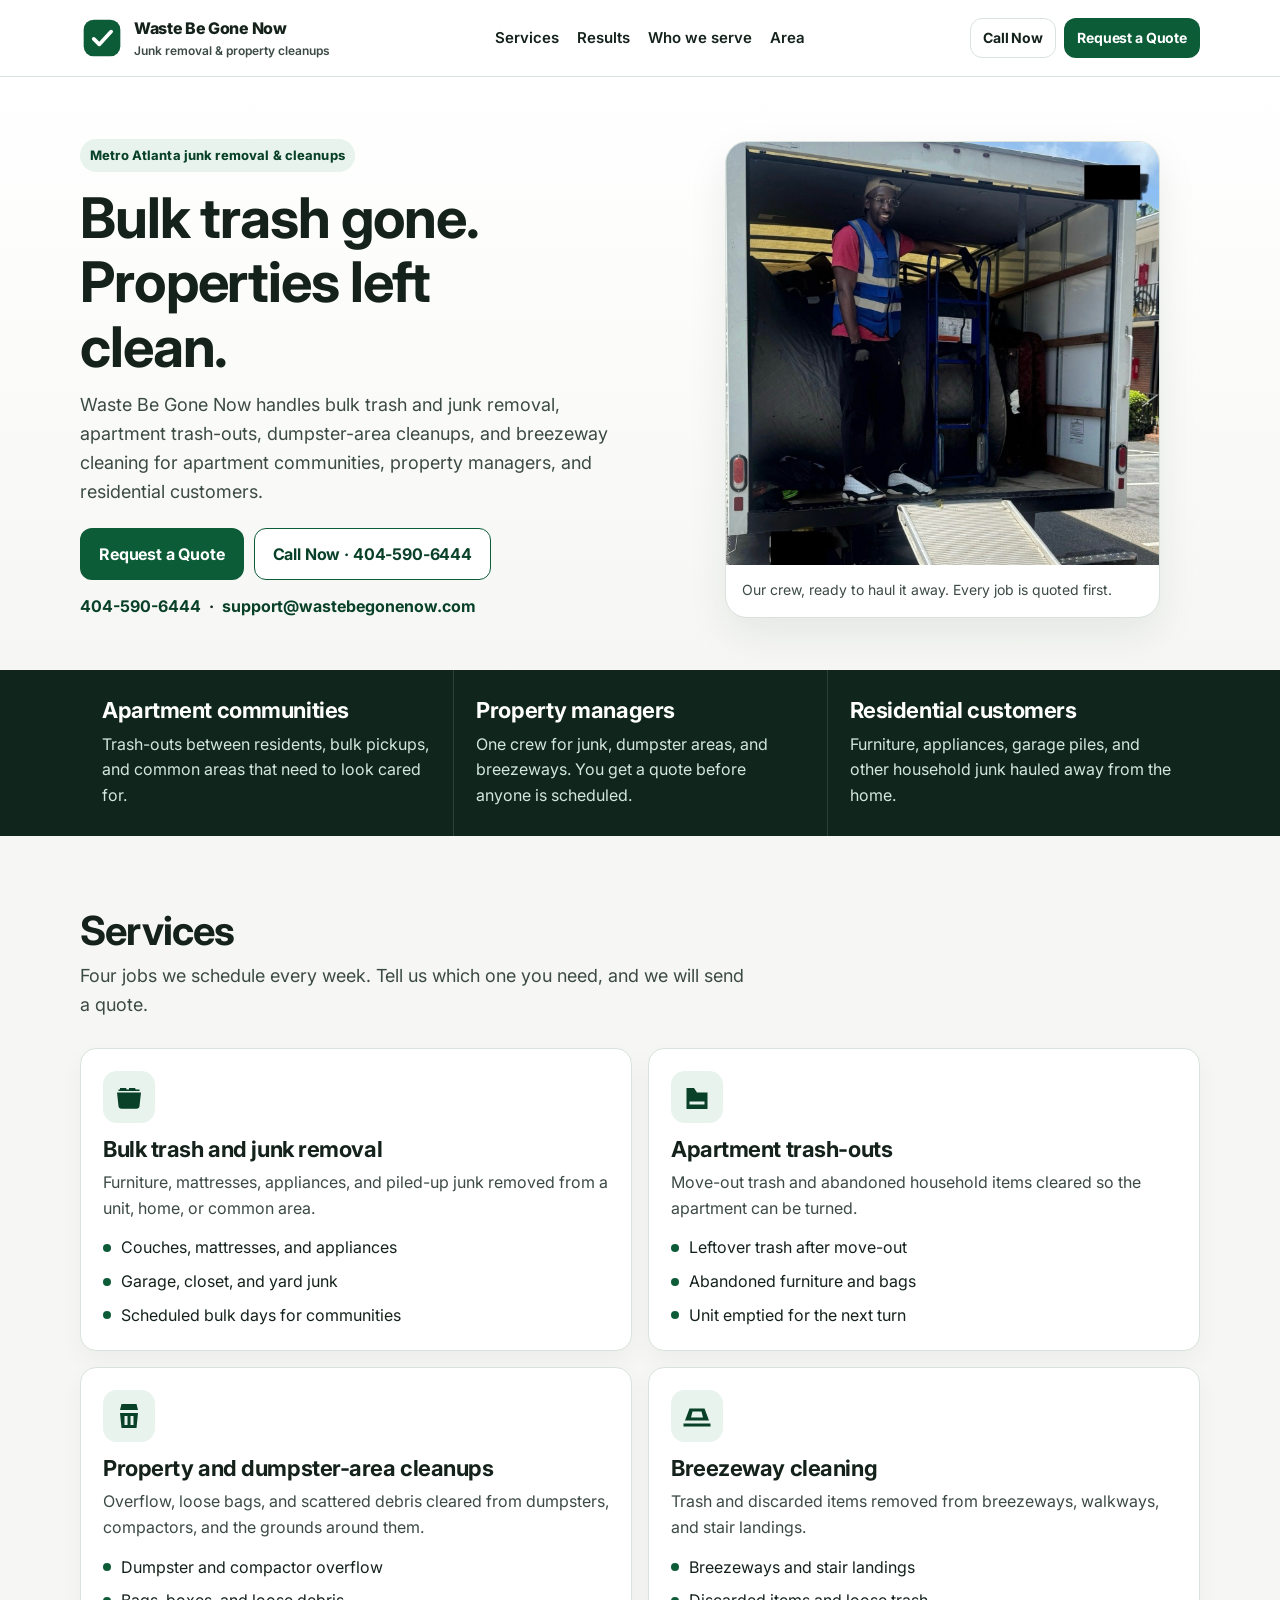
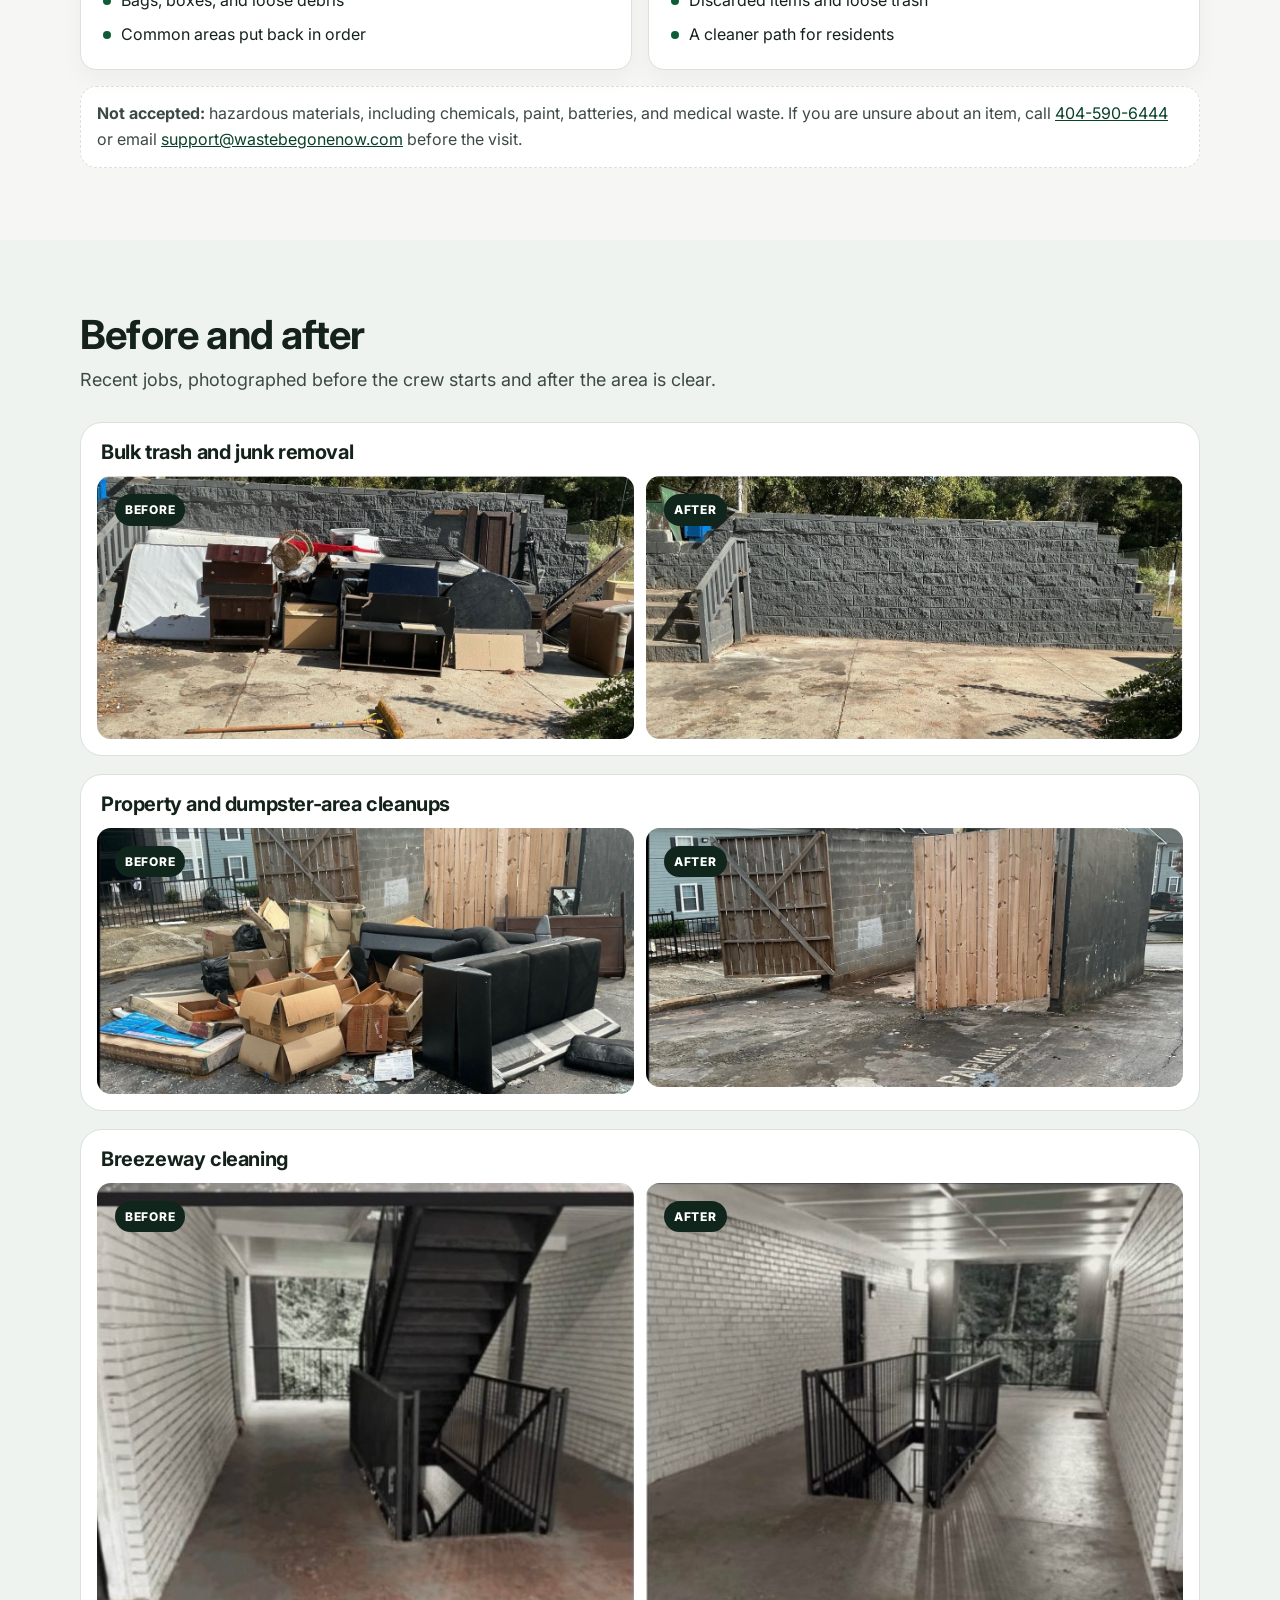
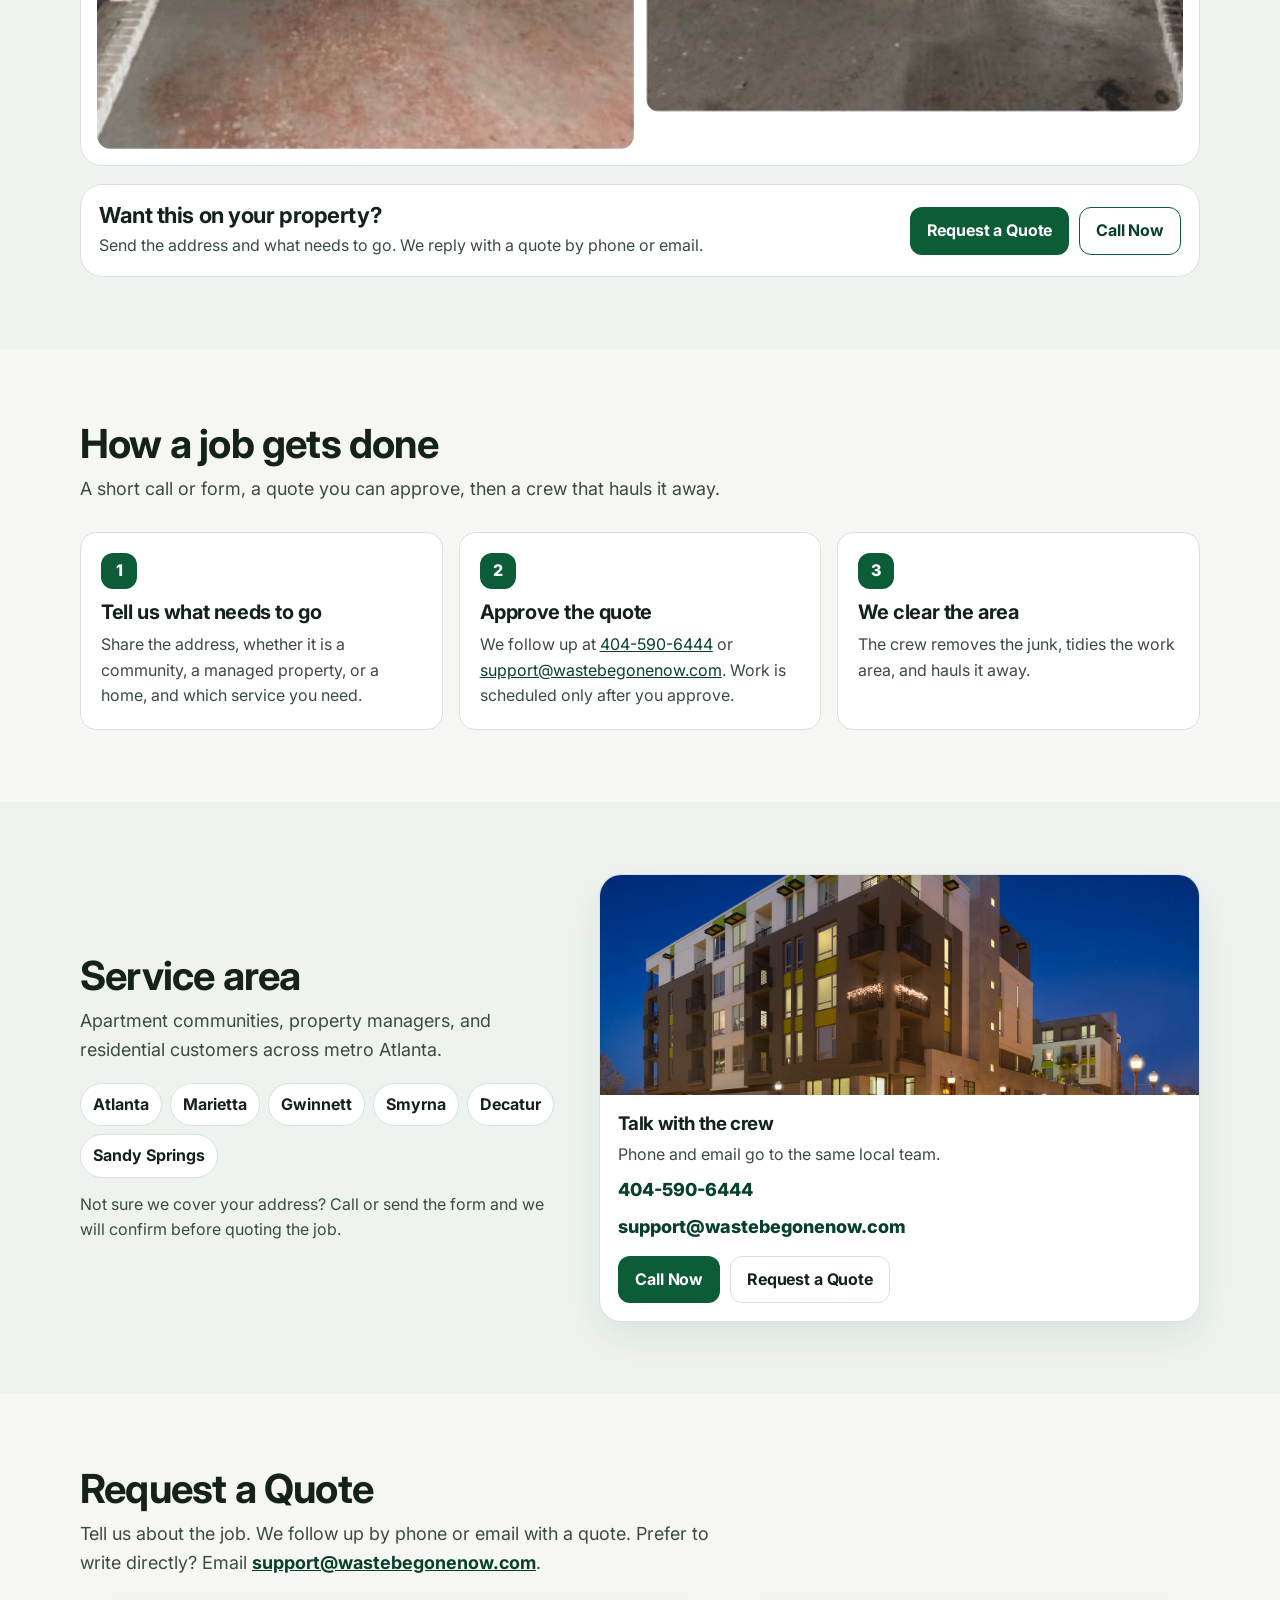
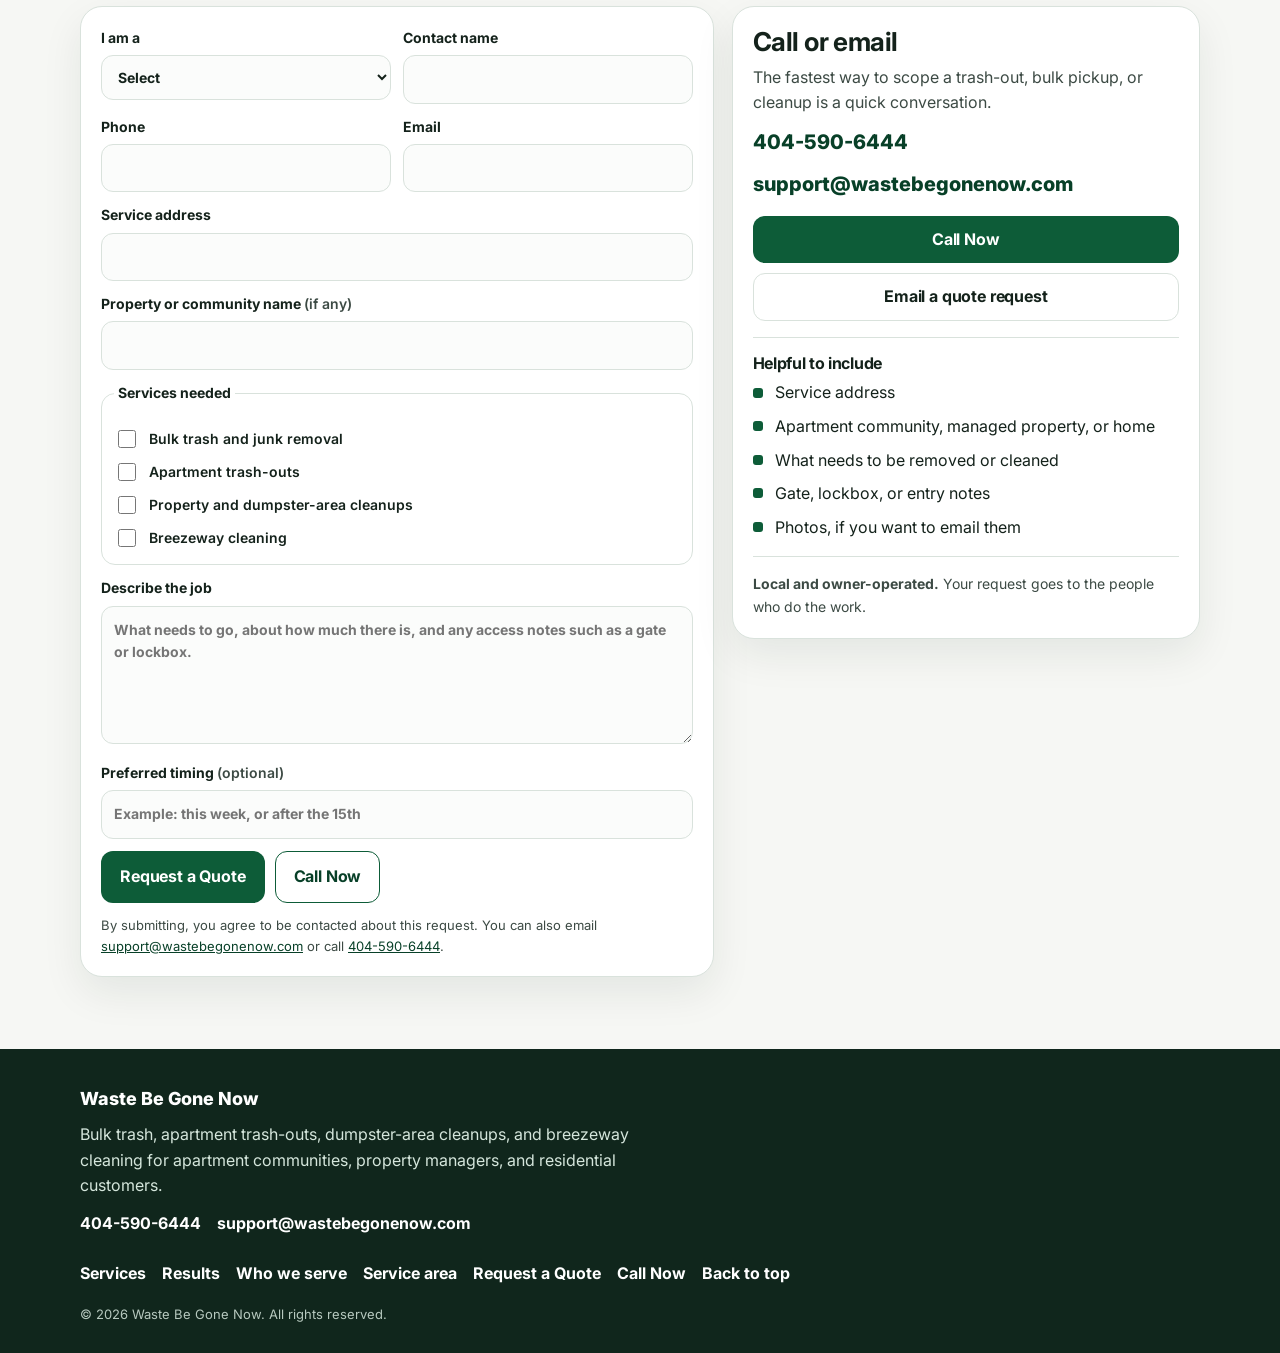
==== commit be7dc36c: "Add real job photos to the homepage. Use the crew truck photo in the hero, and split the owner's bef" ====
--- a/index.html
+++ b/index.html
@@ -95,8 +95,8 @@
 
         <div class="hero__panel reveal">
           <figure class="panelCard">
-            <img src="assets/Loading+A+Dump+Trailer+During+Junk+Removal+Job.webp" alt="Crew loading furniture and junk into a dump trailer" width="1200" height="800" />
-            <figcaption>Haul-away for communities, managed properties, and homes. Every job is quoted first.</figcaption>
+            <img src="assets/photos/crew-truck.jpg" alt="Waste Be Gone Now crew member in a safety vest, standing in the box truck with a dolly" width="1290" height="1260" />
+            <figcaption>Our crew, ready to haul it away. Every job is quoted first.</figcaption>
           </figure>
         </div>
       </div>
@@ -188,15 +188,16 @@
 
     <!--
       Before-and-after photos
-      Drop real photos in assets/before-after/ using the names in assets/before-after/README.md.
-      The page swaps the placeholder SVG for a .jpg, .jpeg, .webp, or .png with the same base name.
-      No HTML edit is required.
+      Real pairs live in assets/before-after/ as .jpg files.
+      The apartment trash-out card stays hidden until both
+      apartment-trash-out-before and apartment-trash-out-after exist.
+      See assets/before-after/README.md.
     -->
     <section class="section section--muted" id="results">
       <div class="container">
         <div class="section__head reveal">
           <h2>Before and after</h2>
-          <p>Recent jobs will show here, with the same spot photographed before the crew starts and after the area is clear. Each frame is a photo slot until that picture is added.</p>
+          <p>Recent jobs, photographed before the crew starts and after the area is clear.</p>
         </div>
 
         <div class="baList">
@@ -205,30 +206,28 @@
             <div class="baCard__pair">
               <figure class="baShot">
                 <img
-                  src="assets/before-after/bulk-trash-before.svg"
-                  data-photo="assets/before-after/bulk-trash-before"
-                  data-live-alt="Before photo of a bulk trash and junk removal job."
-                  alt="Photo slot for a before picture of bulk trash and junk removal. Add bulk-trash-before.jpg to replace this placeholder."
-                  width="800"
-                  height="600"
+                  class="is-live"
+                  src="assets/before-after/bulk-trash-before.jpg"
+                  alt="Before: furniture, mattresses, and household junk piled against a block wall."
+                  width="1197"
+                  height="586"
                 />
                 <figcaption>Before</figcaption>
               </figure>
               <figure class="baShot">
                 <img
-                  src="assets/before-after/bulk-trash-after.svg"
-                  data-photo="assets/before-after/bulk-trash-after"
-                  data-live-alt="After photo of a bulk trash and junk removal job."
-                  alt="Photo slot for an after picture of bulk trash and junk removal. Add bulk-trash-after.jpg to replace this placeholder."
-                  width="800"
-                  height="600"
+                  class="is-live"
+                  src="assets/before-after/bulk-trash-after.jpg"
+                  alt="After: the same wall and concrete pad cleared of bulk trash."
+                  width="1197"
+                  height="586"
                 />
                 <figcaption>After</figcaption>
               </figure>
             </div>
           </article>
 
-          <article class="baCard reveal">
+          <article class="baCard reveal" hidden>
             <h3>Apartment trash-outs</h3>
             <div class="baCard__pair">
               <figure class="baShot">
@@ -261,23 +260,21 @@
             <div class="baCard__pair">
               <figure class="baShot">
                 <img
-                  src="assets/before-after/dumpster-area-before.svg"
-                  data-photo="assets/before-after/dumpster-area-before"
-                  data-live-alt="Before photo of a property and dumpster-area cleanup."
-                  alt="Photo slot for a before picture of a dumpster-area cleanup. Add dumpster-area-before.jpg to replace this placeholder."
-                  width="800"
-                  height="600"
+                  class="is-live"
+                  src="assets/before-after/dumpster-area-before.jpg"
+                  alt="Before: boxes, a couch, and debris piled at a fenced dumpster enclosure."
+                  width="1248"
+                  height="618"
                 />
                 <figcaption>Before</figcaption>
               </figure>
               <figure class="baShot">
                 <img
-                  src="assets/before-after/dumpster-area-after.svg"
-                  data-photo="assets/before-after/dumpster-area-after"
-                  data-live-alt="After photo of a property and dumpster-area cleanup."
-                  alt="Photo slot for an after picture of a dumpster-area cleanup. Add dumpster-area-after.jpg to replace this placeholder."
-                  width="800"
-                  height="600"
+                  class="is-live"
+                  src="assets/before-after/dumpster-area-after.jpg"
+                  alt="After: the same dumpster enclosure cleared."
+                  width="1248"
+                  height="601"
                 />
                 <figcaption>After</figcaption>
               </figure>
@@ -289,23 +286,21 @@
             <div class="baCard__pair">
               <figure class="baShot">
                 <img
-                  src="assets/before-after/breezeway-before.svg"
-                  data-photo="assets/before-after/breezeway-before"
-                  data-live-alt="Before photo of a breezeway cleaning."
-                  alt="Photo slot for a before picture of breezeway cleaning. Add breezeway-before.jpg to replace this placeholder."
-                  width="800"
-                  height="600"
+                  class="is-live"
+                  src="assets/before-after/breezeway-before.jpg"
+                  alt="Before: a breezeway floor stained red-brown beside the stairs."
+                  width="589"
+                  height="621"
                 />
                 <figcaption>Before</figcaption>
               </figure>
               <figure class="baShot">
                 <img
-                  src="assets/before-after/breezeway-after.svg"
-                  data-photo="assets/before-after/breezeway-after"
-                  data-live-alt="After photo of a breezeway cleaning."
-                  alt="Photo slot for an after picture of breezeway cleaning. Add breezeway-after.jpg to replace this placeholder."
-                  width="800"
-                  height="600"
+                  class="is-live"
+                  src="assets/before-after/breezeway-after.jpg"
+                  alt="After: the same breezeway with the floor cleaned."
+                  width="631"
+                  height="621"
                 />
                 <figcaption>After</figcaption>
               </figure>
--- a/assets/styles.css
+++ b/assets/styles.css
@@ -135,7 +135,10 @@
   background: #fff; border: 1px solid var(--line); border-radius: var(--radius-lg);
   overflow: hidden; box-shadow: var(--shadow);
 }
-.panelCard img { width: 100%; height: 420px; object-fit: cover; }
+.panelCard img {
+  width: 100%; height: auto; max-height: 640px;
+  object-fit: contain; object-position: center; background: #eef3ef;
+}
 .panelCard figcaption { padding: 14px 16px 16px; color: var(--muted); font-size: 14px; }
 
 .who { background: var(--ink); color: #e7f3ec; }
@@ -191,7 +194,10 @@
   width: 100%; max-width: 100%; aspect-ratio: 4 / 3; object-fit: contain;
   background: #e7eee9; border-radius: 14px; border: 2px dashed #9eb5a8;
 }
-.baShot img.is-live { object-fit: cover; border-style: solid; border-color: transparent; }
+.baShot img.is-live {
+  aspect-ratio: auto; height: auto; object-fit: contain;
+  border: 0; background: #dfe6e1;
+}
 .baShot figcaption {
   position: absolute; top: 18px; left: 18px;
   background: var(--ink); color: #fff;
@@ -315,7 +321,7 @@
   .nav__mobileCtas { display: grid; gap: 8px; padding-top: 6px; }
   .hero__grid, .serviceGrid, .baCard__pair, .steps, .areas, .contactGrid, .who__grid { grid-template-columns: 1fr; }
   .who__item + .who__item { border-left: 0; border-top: 1px solid rgba(255, 255, 255, 0.12); }
-  .panelCard img { height: 280px; }
+  .panelCard img { max-height: 480px; height: auto; }
   .form__row { grid-template-columns: 1fr; }
   .mobileBar {
     display: grid; grid-template-columns: minmax(0, 1fr) minmax(0, 1fr); gap: 8px;
